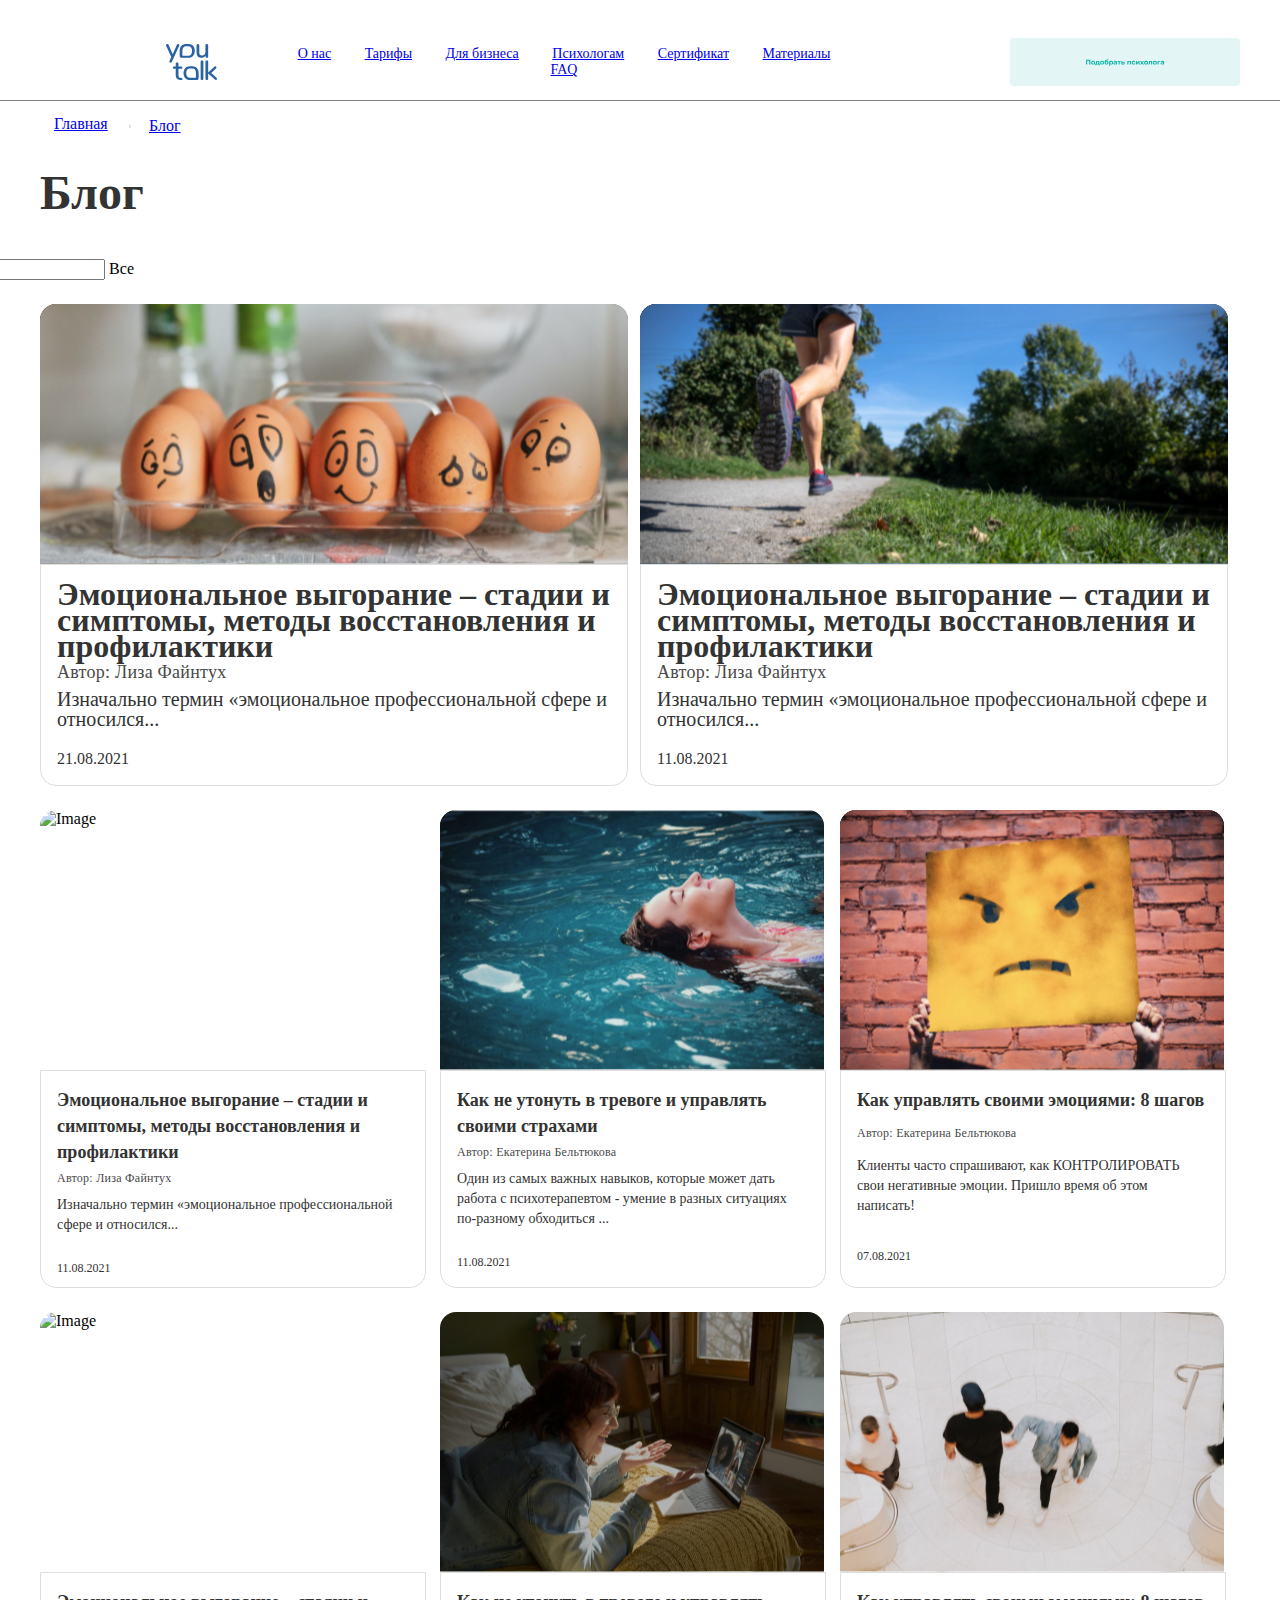
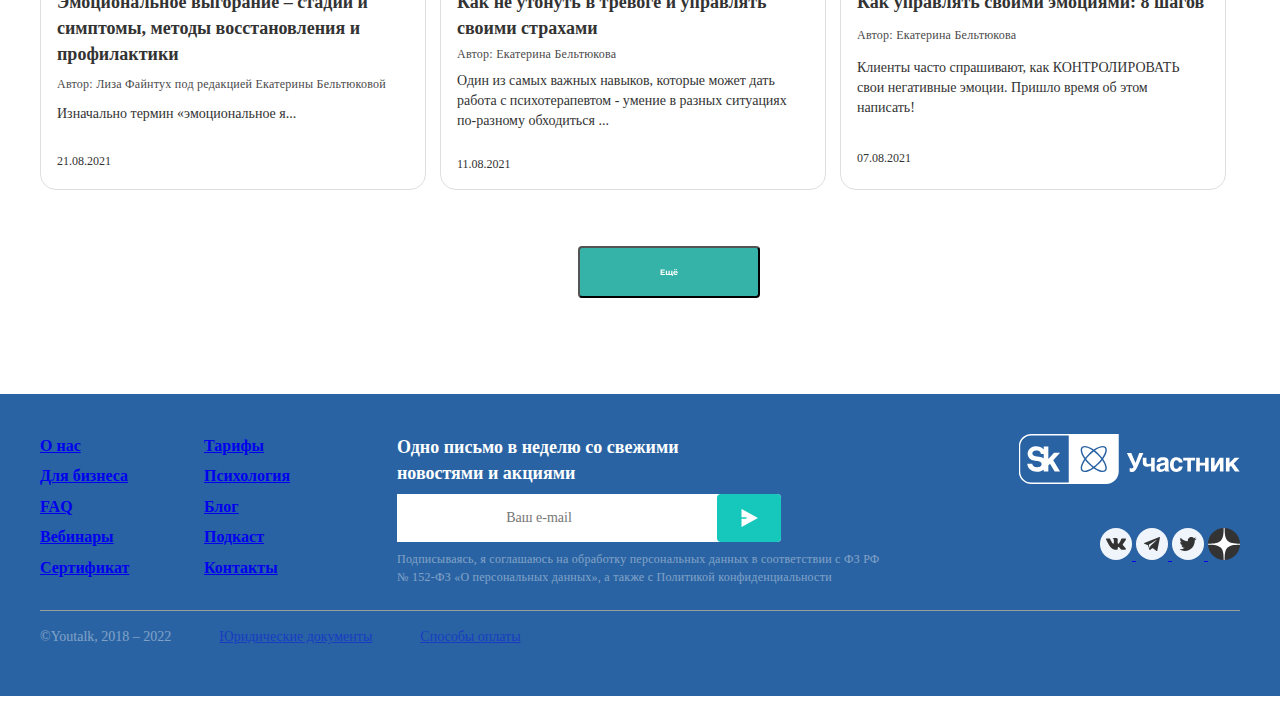
==== index.html @ a5bc22fd "first commit" ====
<!DOCTYPE html>
<html lang="en">
<head>
    <meta charset="UTF-8">
    <meta name="viewport" content="width=device-width, initial-scale=1.0">
    <link rel="stylesheet" href="css/style.css">
    <title>Document</title>
</head>
<body>
    <header>
        <nav class="main-nav">
            <img class="logo" src="images/svg/logo.svg" alt="Лого" width="51" height="36">
            <ul class="nav_menu">
                <a class="menu-item" href="#about">О нас</a>
                <a class="menu-item" href="#rates">Тарифы</a>
                <a class="menu-item" href="#business">Для бизнеса</a>
                <a class="menu-item" href="#psychologists">Психологам</a>
                <a class="menu-item" href="#certificate">Сертификат</a>
                <a class="menu-item" href="#materials">Материалы</a>
                <a class="menu-item" href="#FAQ">FAQ</a>
            </ul>
            <div class="nav-button-text">
                <button class="nav-button">
                    <img class="nav_button_text" src="images/svg/button.svg" aria-placeholder="Подобрать психолога" width="190px" height="20px">
                </button>
            </div>
        </nav>
    </header>
    <div class="separate"></div>
    <div class="main-nav">
        <div class="main-nav-basic-page">
            <div class="main_basic_page">
                <a href="https://youtalk.ru/">
                    <span itemprop="name">Главная</span>
                </a>
            </div>
            <div class="main-nav-icon">
                <svg class="main-nav-icon-inside" xmlns="http://www.w3.org/2000/svg" width="6" height="12" viewBox="0 0 6 12" fill="none">
                  <g clip-path="url(#clip-path)">
                    <path d="M0.8125 10.6875L2.375 9.125L5.5 6L2.375 2.875L0.8125 1.3125" stroke="#333333" stroke-opacity="0.7" stroke-linecap="round" stroke-linejoin="round"/>
                  </g>
                  <defs>
                    <clipPath id="clip-path">
                      <path fill="#fff" transform="matrix(0 1 1 0 0 0)" d="M0 0h16v16H0z"></path>
                    </clipPath>
                  </defs>
                </svg>
            </div>
        </div>
        <div class="main_blog_page">
            <a href="https://youtalk.ru/be-in-team/">
                <span itemprop="name">Блог</span>
            </a>
        </div>
    </div>
    <div>
        <h1 class="blog"><strong>Блог</strong></h1>
    </div>
    <div>
        <div>
            <div>
                <div>
                    <input type="text" name="all" tabindex="0">
                    <label for="all">
                        <span>Все</span>
                    </label>
                </div>
            </div>
        </div>
    </div>
    <main>
        <div class="big-articles-container">
        <article class="article-container">
            <div class="article-img-container">
                <img class="image" src="images/svg/image1.svg" alt="Rectangle" width="588" height="260">     
            </div>
            <div class="article-txt-container">
                <h1 class="article_txt">Эмоциональное выгорание – стадии и симптомы, 
                    методы восстановления и профилактики</h1>
                <p class="button-container">Автор: Лиза Файнтух</p>
                <p class="button-txt-container">Изначально термин «эмоциональное профессиональной сфере и относился...</p>
                <p class="button-date-container">21.08.2021</p>
            </div>
        </article>
        <article class="article-container">
            <div class="article-img-container">
                <img class="image" src="images/svg/image2.svg" alt="Rectangle" width="588" height="260">    
            </div>
            <div class="article-txt-container">
                <h1 class="article_txt">Эмоциональное выгорание – стадии и симптомы, 
                    методы восстановления и профилактики</h1>
                <p class="button-container">Автор: Лиза Файнтух</p>
                <p class="button-txt-container">Изначально термин «эмоциональное профессиональной сфере и относился...</p>
                <p class="button-date-container">11.08.2021</p>
            </div>
        </article> 
        </div>
        <div class="average-articles-container">
        <article class="article-container-two"> 
            <div class="article-img-container-two">
                <img class="image" src="images/svg/image3.svg" alt="Image" width="384" height="260">
            </div>
            <div class="article-txt-container-two">
                <h1 class="article_txt-two">Эмоциональное выгорание – стадии и симптомы, 
                    методы восстановления и профилактики</h1>
                <p class="button-container-two">Автор: Лиза Файнтух</p>
                <p class="button-txt-container-two">Изначально термин «эмоциональное профессиональной сфере и относился...</p>
                <p class="button-date-container-two">11.08.2021</p>
            </div>
        </article>
        <article class="article-container-two">
            <div class="article-img-container-two">
                <img class="image" src="images/svg/image4.svg" alt="Image" width="384" height="260">
            </div>
            <div class="article-txt-container-two">
                <h1 class="article_txt-two">Как не утонуть в тревоге и управлять своими страхами</h1>
                <p class="button-container-two">Автор: Екатерина Бельтюкова</p>
                <p class="button-txt-container-two">Один из самых важных навыков, которые может дать работа с психотерапевтом - умение в разных ситуациях по-разному обходиться ...</p>
                <p class="button-date-container-two">11.08.2021</p>
            </div>
        </article>
        <article class="article-container-two">
            <div class="article-img-container-two">
                <img class="image" src="images/svg/image5.svg" alt="Image" width="384" height="260">
            </div>
            <div class="article-txt-container-two">
                <h1 class="article_txt-two">Как управлять своими эмоциями: 8 шагов</h1>
                <p class="button-container-two">Автор: Екатерина Бельтюкова</p>
                <p class="button-txt-container-two">Клиенты часто спрашивают, как КОНТРОЛИРОВАТЬ свои негативные эмоции. Пришло время об этом написать!</p>
                <p class="button-date-container-two">07.08.2021</p>
            </div>    
        </article>
        </div>
        <div class="small-articles-container">
        <article class="article-container-three"> 
            <div class="article-img-container-three">
                <img class="image" src="images/svg/image6.svg" alt="Image" width="384" height="260">
            </div>
            <div class="article-txt-container-three">
                <h1 class="article_txt-three">Эмоциональное выгорание – стадии и симптомы, методы восстановления и профилактики</h1>
                <p class="button-container-three">Автор: Лиза Файнтух под редакцией  Екатерины Бельтюковой</p>
                <p class="button-txt-container-three">Изначально термин «эмоциональное я...</p>
                <p class="button-date-container-three">21.08.2021</p>
            </div>
        </article>
        <article class="article-container-three"> 
            <div class="article-img-container-three">
                <img class="image" src="images/svg/Image7.svg" alt="Image" width="384" height="260">
            </div>
            <div class="article-txt-container-three">
                <h1 class="article_txt-three">Как не утонуть в тревоге и управлять своими страхами</h1>
                <p class="button-container-three">Автор: Екатерина Бельтюкова</p>
                <p class="button-txt-container-three">Один из самых важных навыков, которые может дать работа с психотерапевтом - умение в разных ситуациях по-разному обходиться ...</p>
                <p class="button-date-container-three">11.08.2021</p>
            </div>
        </article>
        <article class="article-container-three"> 
            <div class="article-img-container-three">
                <img class="image" src="images/svg/Image8.svg" alt="Image" width="384" height="260">
            </div>
            <div class="article-txt-container-three">
                <h1 class="article_txt-three">Как управлять своими эмоциями:
                    8 шагов</h1>
                <p class="button-container-three">Автор: Екатерина Бельтюкова</p>
                <p class="button-txt-container-three">Клиенты часто спрашивают, как КОНТРОЛИРОВАТЬ свои негативные эмоции. Пришло время об этом написать!</p>
                <p class="button-date-container-three">07.08.2021</p>
            </div>
        </article>
        </div>
        <div class="main-button-text">
            <button class="main_button">
                <img class="main_button_text" src="images/svg/button_else.svg" aria-placeholder="Еще" width="37px" height="24px">
            </button>
        </div>
    </main>
    <footer>
        <div class="main-footer">
            <nav class="footer">
                <div class="menu-footer">
                    <a class="menu-footer-us" href="#about">О нас</a>
                    <a class="menu-footer-us" href="#rates">Тарифы</a>
                    <a class="menu-footer-us" href="#business">Для бизнеса</a>
                    <a class="menu-footer-us" href="#psychologists">Психология</a>
                    <a class="menu-footer-us" href="#FAQ">FAQ</a>
                    <a class="menu-footer-blog" href="#blog">Блог</a>
                    <a class="menu-footer-blog" href="#webinars">Вебинары</a>
                    <a class="menu-footer-blog" href="#podcast">Подкаст</a>
                    <a class="menu-footer-blog" href="#certificate">Сертификат</a>
                    <a class="menu-footer-blog" href="#contacts">Контакты</a>    
                </div>
                <div class="menu-footer-mail">
                    <h1 class="menu-footer-mail-text">Одно письмо в неделю со свежими новостями и акциями</h1>
                    <button class="menu-footer-mail-button">
                    <input class="mail-text" type="text" placeholder="Ваш e-mail">
                    <img class="menu-mail" src="images/svg/Group (8).svg" width="24px" height="20px">
                    </button>
                    <p class="footer-text">Подписываясь, я соглашаюсь на обработку персональных данных в соответствии с ФЗ РФ № 152-ФЗ «О персональных данных», а также с Политикой конфиденциальности</p>
                </div>
                <div class="social-footer">
                    <div class="social-footer-SK">
                        <a href="https://sk.ru/">
                            <img src="images/svg/Frame_1.svg" alt="SK">
                        </a>  
                    </div>                
                    <div class="social-footer-list">
                        <a href="https://vk.com/youtalk.therapy">
                            <img src="images/svg/VK.svg" alt="Иконка логотипа ВКонтакте">
                        </a>
                        <a href="https://t.me/youtalktherapy">
                            <img src="images/svg/Teleram.svg" alt="Иконка логотипа Телеграмм">
                        </a>
                        <a href="https://twitter.com/youtalk_therapy">
                            <img src="images/svg/Twit.svg" alt="Иконка логотипа Твиттер">
                        </a>
                        <a href="https://zen.yandex.ru/youtalk_therapy">
                            <img src="images/svg/dzen.svg" alt="Иконка логотипа Дзен">
                        </a>    
                    </div>
                </div>
                </nav>
        <div class="footer-line"></div>
        <div class="footer-underline">
            <div class="footer-underline-name">
                <div class="footer-name">
                    <span>©Youtalk, 2018 – 2022</span>
                </div>
            </div>
            <div class="footer-underline-doc">
                <div class="footer-doc">
                    <a href="https://promo.youtalk.ru/legal/?_gl=1*l701no*_ga*MTc4NzAzNzk1OS4xNjkyNjIxNDY2*_ga_14P9R9JJ4H*MTY5NDI2MTIwMS43LjAuMTY5NDI2MTIwMS42MC4wLjA.">Юридические документы</a>
                </div>
            </div>
            <div class="footer-underline-pay">
                <div class="footer-pay">
                    <a href="https://youtalk.ru/sposoby-oplaty/">Способы оплаты</a>
                </div>
            </div>
            </nav>  
        </div>
    </footer>
</body>
</html>
---- css/style.css ----
body {
    justify-content: center;
    display: grid;
}

.main-nav {
    display: flex;
    gap: 8px;
    margin-left: 126px;
    margin-top: 16px;
}

.main-nav-basic-page {
    display: flex;
    align-items: center;
    gap: 8px;
}

.main_basic_page {
    padding: 0px 8px 4px;
    box-sizing: border-box;
    width: 71px;
}

.main-nav-icon {
    display: flex;
    width: 16px;
    align-items: center;
}

.main-nav-icon-inside {
    width: 9.375px;
    height: 4.688px;
    border: 1px; 
    align-items: center;
}

/* .main-nav-icon-outside { */
    /* width: 20px; */
    /* height: 20px; */
    /* flex-shrink: 0; */
/* } */

.main-nav-blog-page {
    display: flex;
    align-items: center;
    gap: 8px;
}
 
.logo {
    margin-right: 51px;
    margin-left: 120px;
    margin-top: 20px;
    margin-bottom: 20px;
}

.nav_menu {
    color: var(--text-primary, #333);
    text-align: center;
    font-family: Montserrat sans-serif;
    font-size: 14px;
    font-style: normal;
    font-weight: 500;
    line-height: 114%; 
    letter-spacing: 0,25px;   
    padding: 0px;
    margin: 0;
    align-self: center;
}

.menu-item {
    margin-right: 30px;
}

.nav-button-text {
    display: flex;
    justify-content: flex-end;
    margin: 14px 120px;
}

.nav-button {
    display: inline-flex;
    padding: 14px 20px;
    align-items: center;
    gap: 10px;
    border-radius: 4px;
    background: #E3F5F5;
    border: #E3F5F5;
}

.nav_button_text {
    color: var(--main-03-b-2-a-5, #03B2A5);
    text-align: center;
    /* desktop/ button2 */
    font-family: Montserrat sans-serif;
    font-size: 16px;
    font-style: normal;
    font-weight: 700;
    line-height: normal;
}

.separate {
    width: 1440px;
    background-color: gray;
    height: 1px;
}

.main-nav-basic-line {
    display: inline-flex;
    /* align-items: flex-start; */
    /* gap: 8px; */
    /* width: 110px; */
    /* height: 18px;/ */
    margin-bottom: 30px;
    margin-left: 126px;
    margin-top: 16px;
}

.main-nav {
    display: flex;
    align-items: center;
    gap: 8px;
}

/* .main-nav-basic-page {} */

.main_basic_page {
    display: flex;
    align-items: center;
    gap: 4px;
    padding: 0px 8px 4px;
    box-sizing: border-box;
    width: 71px;
    height: 18px;
}

.main_basic_page_icon {
    width: 9.375px;
    height: 4.688px;
    flex-shrink: 0;
}

.main_blog_page {
    display: flex;
    align-items: center;
    gap: 8px;
    box-sizing: border-box;
    width: 31px;
    height: 18px;    
}

.blog {
    display: flex;
    justify-content: flex-start;
    width: 552px;
    height: 56px;
    margin: 30px 768px 38px 120px;
    color: var(--text-primary, #333);
    /* H1 48:56 */
   font-family: Montserrat sans-serif;
   font-size: 48px;
   font-style: normal;
   font-weight: 700;
   line-height: 56px; /* 116.667% */
}

.article {
    display: flex;
    flex-direction: column;
    justify-content: flex-start;
    margin-top: 54px;
}

.blog-article {
    display: flex;
    justify-content: flex-start;
    width: 690px;
    overflow: hidden;
    color: var(--text-primary, #333);
    text-overflow: ellipsis;
    whitespace: nowrap;
    /* H1 48:56 */
    font-family: Montserrat sans-serif;
    font-size: 56px;
    font-style: normal;
    font-weight: 700;
    line-height: 56px; /* 116.667% */
    margin: 0px;
}

.blog-article-text {
    display: flex;
    color: #494949;
    font-family: Montserrat sans-serif;
    font-size: 14px;
    font-style: normal;
    font-weight: 400;
    line-height: 20px; /* 142.857% */
    margin: 16px 0px 24px;
}

.blog-article-author {
    margin-right: 8px;
}

.blog-article-point {
    margin-right: 8px;
}

.blog-article-date {

}

.blog-article-image {
    display: flex;
}

.article-text {
    display: flex;
    flex-direction: column;
    justify-content: flex-start;
    width: 588px;
    height: 274px;
}

.article-content {
    color: #333;
    font-family: Montserrat sans-serif;
    font-size: 16px;
    font-style: normal;
    font-weight: 500;
    line-height: 24px; /* 150% */
    /* text-decoration-line: underline; */
}

.article-text-content {
    color: #333;
    font-family: Montserrat sans-serif;
    font-size: 16px;
    font-style: normal;
    font-weight: 500;
    line-height: 24px; /* 150% */
    text-decoration-line: underline;
}

/* br { */
    /* margin-left: 20px; Нижний отступ после <br> */
/* } */

.article-text {}

.article-quote {
    border-radius: 16px;
    background: var(--blue-b-80, #F3F7FE);
    display: flex;
    width: 690px;
    height: auto;
    padding: 24px;
    flex-direction: column;
    align-items: flex-start;
    gap: 8px;
}

.article-quote-text {
    width: 642px;
    color: var(--text-primary, #333);
    font-family: Montserrat sans-serif;
    font-size: 16px;
    font-style: italic;
    font-weight: 400;
    line-height: 24px; /* 150% */
}

.article-quote-text-image {
    width: 55.78px;
    height: 36px;
    flex-shrink: 0;
    fill: var(--text-primary, #333);
    opacity: 0.06;
    /* background-image: url(/images/jpeg/Vector.jpg); */
}

main {
    padding-left: 120px;
    padding-right: 120px;
    width: 1200px;
}

.big-articles-container {
    display: grid;
    grid-template-columns: 1fr 1fr;
    /* grid-template-rows: 1fr; */
    /* width: 588px */
    /* height: 499px; */
    /* justify-content: space-between; */
}

.article-container {
    display: grid;
    width: 588px;
    margin: 24px 0px 24px 0px;
    /* height: 499px; */
}

.article-txt-container {
    border: solid 1px #DEDEDE;
    border-radius: 0px 0px 16px 16px;
    color: var(--text-primary, #333);
    font-family: Montserrat sans-serif;
    font-style: normal;
    line-height: 26px;
}

.article_txt {
    display: grid;
    margin-top: 16px;
    margin-left: 16px;
    margin-bottom: 4px;
}

.button-container {
    color: #494949;
    font-family: Montserrat;
    font-size: 18px;
    font-style: normal;
    font-weight: 400;
    line-height: 18px; 
    letter-spacing: 0.25px;
    margin-top: 0px;
    margin-left: 16px;
    margin-bottom: 0px;
}

.button-txt-container {
    color: var(--text-primary, #333);
    font-size: 20px;
    line-height: 20px;
    margin-top: 8px;
    margin-left: 16px;
}

.button-date-container {
    /* display: grid; */
    line-height: 20px;
    margin-left: 16px;
}

.article-img-container {
    display: grid;
}

.image {
    border-radius: 16px 16px 0px 0px;
}

.average-articles-container {
    display: grid;
    grid-template-columns: 1fr 1fr 1fr;
    /* grid-template-rows: 1fr; */
    /* justify-content: space-between; */
    margin-bottom: 24px;
}

.article-container-two {
    display: grid;
    width: 384px;
    /* height: 475px; */
}

.article-img-container-two { 
     display: grid;
 }

.article-txt-container-two {
    display: grid; 
    border: solid 1px #DEDEDE;
    border-radius: 0px 0px 16px 16px;
    color: var(--text-primary, #333);
    width: 384px;
    height: 216px;
}

.article_txt-two {
   /* display: grid; */
   font-family: Montserrat sans-serif;
   font-size: 18px;
   font-style: normal;
   line-height: 26px;
   margin: 16px 16px 4px 16px;
   font-weight: 700;
   width: 352px;
   height: auto;
}

.button-container-two {
    color: #494949;
    font-family: Montserrat sans-serif;
    font-size: 12px;
    font-style: normal;
    font-weight: 400;
    line-height: 18px; 
    letter-spacing: 0.25px;
    margin: 0px auto 0px 16px;
    width: 352px;
    height: auto;
}

.button-txt-container-two {
    color: var(--text-primary, #333);
    font-family: Montserrat sans-serif;
    font-size: 14px;
    line-height: 20px;
    margin: 8px 16px 20px 16px;
    width: 352px;
    height: auto;
}

.button-date-container-two {
   /* display: grid; */
   line-height: 18px;
   margin: 4px auto 16px 16px;
   font-size: 12px;
   font-family: Montserrat sans-serif;
}

.small-articles-container {
    display: grid;
    grid-template-columns: 1fr 1fr 1fr;
    /* grid-template-rows: 1fr; */
    /* justify-content: space-between; */
    margin-bottom: 24px;
}

.article-container-three {
    display: grid;
    width: 384px;
    /* height: 475px; */
}

.article-img-container-three { 
    display: grid; 
}

.article-txt-container-three {
    display: grid;
    border: solid 1px #DEDEDE;
    border-radius: 0px 0px 16px 16px;
    color: var(--text-primary, #333);
    width: 384px;
    height: 216px;
}

.article_txt-three {
   /* display: grid; */
   font-family: Montserrat sans-serif; 
   font-size: 18px;
   font-style: normal;
   line-height: 26px;
   margin: 16px 16px 4px 16px;
   font-weight: 700;
   width: 352px;
   height: auto;
}

.button-container-three {
    color: #494949;
    font-family: Montserrat sans-serif;
    font-size: 12px;
    font-style: normal;
    font-weight: 400;
    line-height: 18px; 
    letter-spacing: 0.25px;
    margin-top: 0px; 
    margin-left: 16px;
    margin-bottom: 0px;
    width: 352px;
    height: auto;
}

.button-txt-container-three {
    color: var(--text-primary, #333);
    font-size: 14px;
    line-height: 20px;
    margin: 8px 16px 20px 16px;
    font-style: normal;
    font-family: Montserrat sans-serif;
    font-weight: 400;
    width: 352px;
    height: auto;
}

.button-date-container-three {
   /* display: grid; */
   line-height: 18px;
   margin: 4px auto 16px 16px;
   font-size: 12px;
   font-family: Montserrat sans-serif;
   font-style: normal;
   font-weight: 400;
   letter-spacing: 0,25px;

}

.main-button-text {
    display: flex;
    justify-content: center;
    margin: 56px 629px 96px;
}

.main_button {
    display: flex;
    width: 182px;
    padding: 12px 16px;
    justify-content: center;
    align-items: center;
    gap: 8px;
    border-radius: 4px;
    background: var(--primary-400, #35B3A9);
}

.main_button_text {
    color: #FFF;
    text-align: center;
/* Web/Text bold 16:24 */
    font-family: Montserrat sans-serif;
    font-size: 16px;
    font-style: normal;
    font-weight: 700;
    line-height: 150%; 
    width: 150px;
    height: 24px;
}

.main-footer { 
    /* display: grid; */
    box-sizing: border-box;
    background-color: #2963A3;
    width: 1440px;
    height: 302px;
    padding: 40px 120px 41px 120px;
   }

.footer { 
    display: grid;
    grid-template-columns: 1fr 1fr 1fr;
    width: 1200px;
    height: auto;
    
}

.menu-footer {
    /* display: flex; */
    /* flex: 1; */
    /* gap: 16px; */
    display: grid;
    grid-template-columns: 164px 164px;
    text-decoration: #FFF;
    font-family: Montserrat sans-serif;
    font-size: 16px;
    font-style: normal;
    font-weight: 700;
    line-height: 24px; 
}

.menu-footer-mail { 
    /* display: flex; */
    /* justify-content: center; */
    /* flex-direction: column; */
    display: grid;
    box-sizing: border-box;
    align-items: center;
    gap: 8px;
}

.menu-footer-mail-text {
    color: #FFF;
    /* H4 18:26 */
    font-family: Montserrat sans-serif;
    font-size: 18px;
    font-style: normal;
    font-weight: 700;
    line-height: 26px; /* 144.444% */
    width: 356px;
    height: auto;
    margin: 0px;
}

.menu-footer-mail-button {
    display: flex;
    justify-content: space-between;
    border-radius: 4px;
    border: 0px solid rgba(157, 157, 157, 0.20);
    background: #FFF;
    width: 384px;
    /* height: 48px; */
    padding: 0px;
}
.mail-text {    
    color: var(--text-secondary, #9D9D9D);
    font-family: Montserrat sans-serif;
    font-size: 14px;
    font-style: normal;
    font-weight: 400;
    line-height: 20px;
    border-color: #FFF;
    text-align: center;
    width: 316px;
    height: 20px;
    padding: 14px 52px 14px 16px;
    border: 0px;
}

.menu-mail {
    display: inline-flex;
    justify-content: end;
    padding: 14px 20px;
    align-items: center;
    gap: 10px;
    flex-shrink: 0;
    border-radius: 4px;
    background: #16C8BB;
}

.footer-text {
    color: #FFF;
    font-family: Montserrat sans-serif;
    font-size: 12px;
    font-style: normal;
    font-weight: 400;
    line-height: 18px; /* 150% */
    letter-spacing: 0.25px;
    opacity: 0.4;
    width: 486px;
    height: auto;
    margin: 0px;
}

.social-footer {
    display: flex;
    /* justify-content: flex-end; */
    flex-direction: column;
    align-items: end;
    gap: 40px;
}

.footer-line {
    width: 1200px;
    background-color: #9d9d9d;
    height: 1px;
    margin-top: 24px;
    margin-bottom: 16px;
}

.footer-underline {
    display: flex;
    color: #FFFFFF;
}

.footer-underline-name {
    display: flex;
    color: #FFFFFF;
    padding-right: 48px;
    opacity: 0.4;
    font-family: Montserrat sans-serif;
    font-size: 14px;
    font-style: normal;
    font-weight: 400;
    line-height: 20px;
}

.footer-doc {
    display: flex;
    color: #FFFFFF;
    padding-right: 48px;
    opacity: 0.4;
    font-family: Montserrat sans-serif;
    font-size: 14px;
    font-style: normal;
    font-weight: 400;
    line-height: 20px;
}

.footer-pay {
    display: flex;
    color: #FFFFFF;
    opacity: 0.4;
    font-family: Montserrat sans-serif;
    font-size: 14px;
    font-style: normal;
    font-weight: 400;
    line-height: 20px;
}
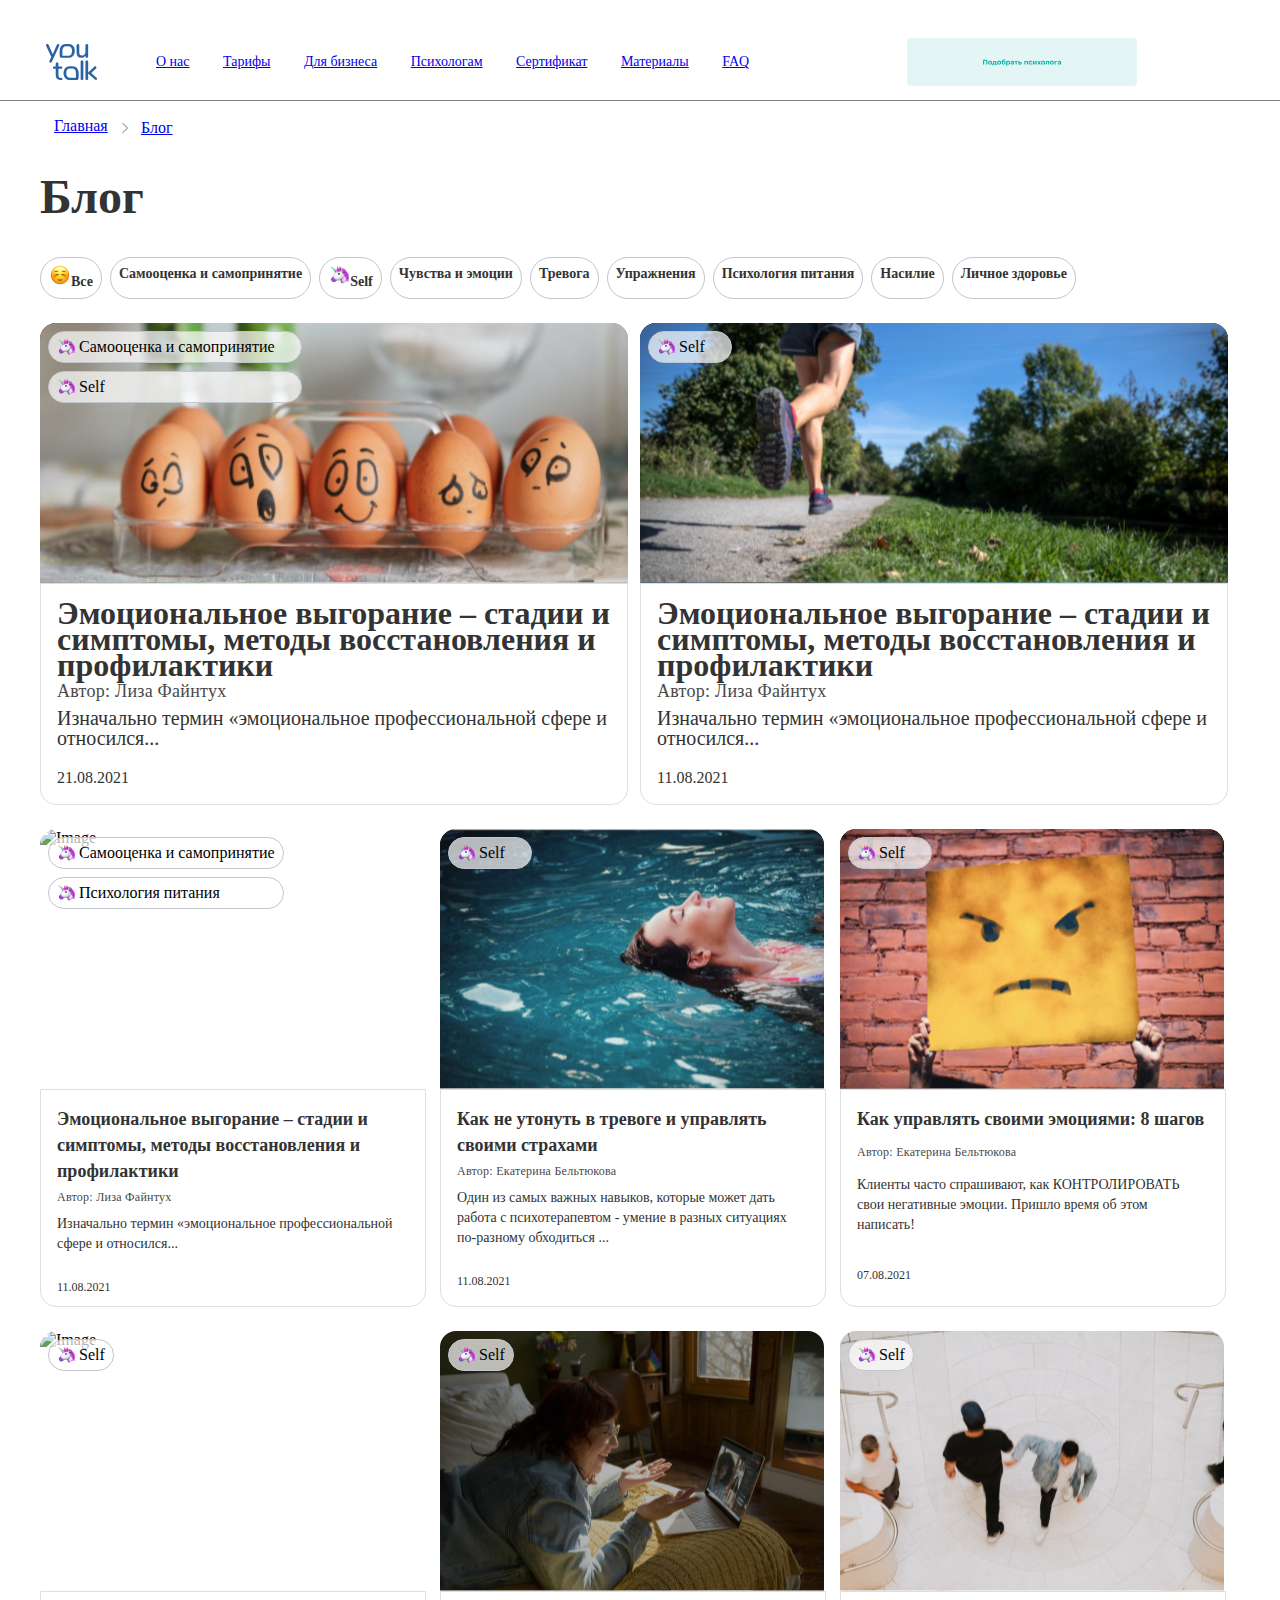
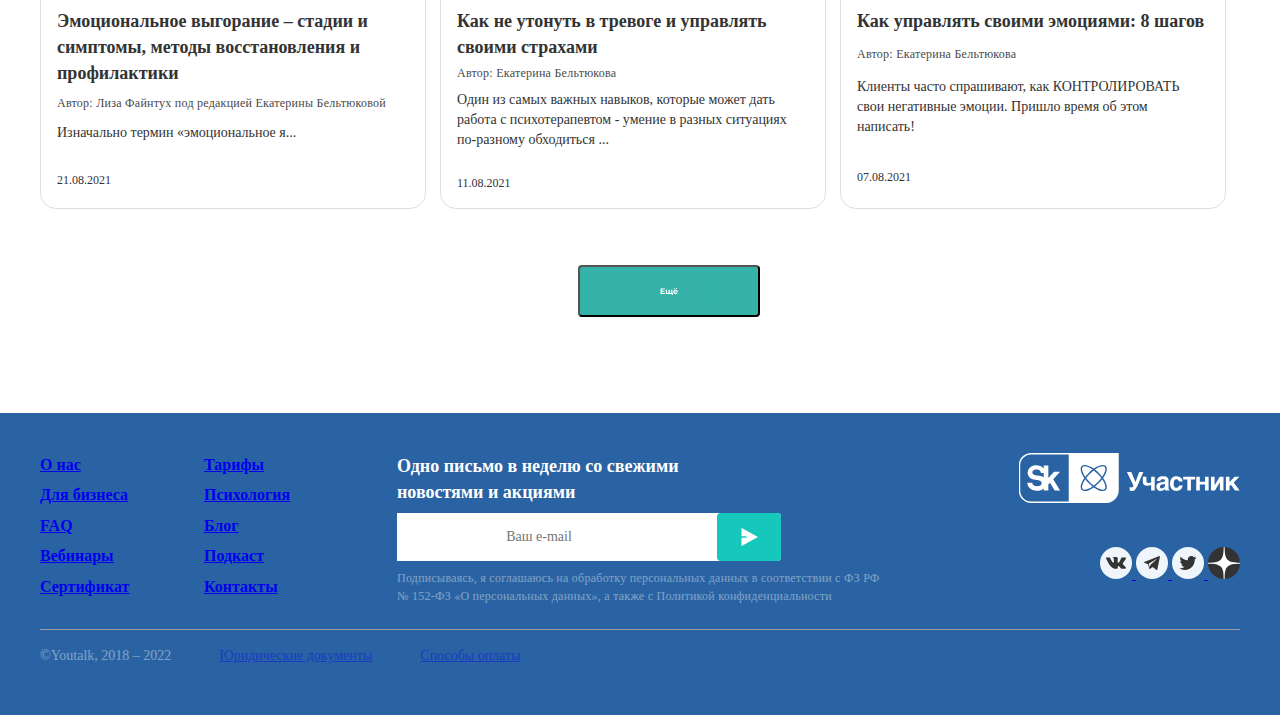
==== commit 3d03be89: "icon on page1 and second part page2" ====
--- a/index.html
+++ b/index.html
@@ -35,7 +35,7 @@
                 </a>
             </div>
             <div class="main-nav-icon">
-                <svg class="main-nav-icon-inside" xmlns="http://www.w3.org/2000/svg" width="6" height="12" viewBox="0 0 6 12" fill="none">
+                <svg xmlns="http://www.w3.org/2000/svg" width="6" height="12" viewBox="0 0 6 12" fill="none">
                   <g clip-path="url(#clip-path)">
                     <path d="M0.8125 10.6875L2.375 9.125L5.5 6L2.375 2.875L0.8125 1.3125" stroke="#333333" stroke-opacity="0.7" stroke-linecap="round" stroke-linejoin="round"/>
                   </g>
@@ -56,23 +56,46 @@
     <div>
         <h1 class="blog"><strong>Блог</strong></h1>
     </div>
-    <div>
-        <div>
-            <div>
-                <div>
-                    <input type="text" name="all" tabindex="0">
-                    <label for="all">
-                        <span>Все</span>
-                    </label>
-                </div>
-            </div>
-        </div>
+    <div class="main-blog-nav">
+    <div class="blog-nav">
+        <div class="blog-nav-icon">
+            <div><img class="blog-nav-icon-image" src="/images/svg/smile.svg" alt="smile" width="18px" height="18px"><span class="blog-nav-icon-text">Все</span></div>
+        </div>
+        <div class="blog-nav-icon">
+            <div class="blog-nav-icon-text"><span>Самооценка и самопринятие</span></div>
+        </div>
+        <div class="blog-nav-icon">
+            <div><img class="blog-nav-icon-image" src="/images/svg/Image.svg" alt="Image" width="18px" height="18px"><span class="blog-nav-icon-text">Self</span></div>
+        </div>
+        <div class="blog-nav-icon">
+            <div class="blog-nav-icon-text"><span>Чувства и эмоции</span></div>
+        </div>
+        <div class="blog-nav-icon">
+            <div class="blog-nav-icon-text"><span>Тревога</span></div>
+        </div>
+        <div class="blog-nav-icon">
+            <div class="blog-nav-icon-text"><span>Упражнения</span></div>
+        </div>
+        <div class="blog-nav-icon">
+            <div class="blog-nav-icon-text"><span>Психология питания</span></div>
+        </div>
+        <div class="blog-nav-icon">
+            <div class="blog-nav-icon-text"><span>Насилие</span></div>
+        </div>
+        <div class="blog-nav-icon">
+            <div class="blog-nav-icon-text"><span>Личное здоровье</span></div>
+        </div>
+    </div>
     </div>
     <main>
         <div class="big-articles-container">
         <article class="article-container">
             <div class="article-img-container">
-                <img class="image" src="images/svg/image1.svg" alt="Rectangle" width="588" height="260">     
+                <img class="image" src="images/svg/image1.svg" alt="Rectangle" width="588" height="260">
+                <div class="article-img-container-icon">
+                    <div class="article-img-container-button"><img src="/images/svg/Image.svg" alt="image" width="18px" height="18px"><span>Самооценка и самопринятие</span></div>   
+                    <div class="article-img-container-button"><img src="/images/svg/Image.svg" alt="image" width="18px" height="18px"><span>Self</span></div>  
+                </div>
             </div>
             <div class="article-txt-container">
                 <h1 class="article_txt">Эмоциональное выгорание – стадии и симптомы, 
@@ -84,7 +107,10 @@
         </article>
         <article class="article-container">
             <div class="article-img-container">
-                <img class="image" src="images/svg/image2.svg" alt="Rectangle" width="588" height="260">    
+                <img class="image" src="images/svg/image2.svg" alt="Rectangle" width="588" height="260"> 
+                <div class="article-img-container-icon">                
+                    <div class="article-img-container-button"><img src="/images/svg/Image.svg" alt="image" width="18px" height="18px"><span>Self</span></div>
+                </div>
             </div>
             <div class="article-txt-container">
                 <h1 class="article_txt">Эмоциональное выгорание – стадии и симптомы, 
@@ -99,6 +125,10 @@
         <article class="article-container-two"> 
             <div class="article-img-container-two">
                 <img class="image" src="images/svg/image3.svg" alt="Image" width="384" height="260">
+                <div class="article-img-container-two-icon">
+                    <div class="article-img-container-two-button"><img src="/images/svg/Image.svg" alt="Image" width="18px" height="18px"><span>Самооценка и самопринятие</span></div>
+                    <div class="article-img-container-two-button"><img src="/images/svg/Image.svg" alt="Image" width="18px" height="18px"><span>Психология питания</span></div>
+                </div>
             </div>
             <div class="article-txt-container-two">
                 <h1 class="article_txt-two">Эмоциональное выгорание – стадии и симптомы, 
@@ -111,6 +141,9 @@
         <article class="article-container-two">
             <div class="article-img-container-two">
                 <img class="image" src="images/svg/image4.svg" alt="Image" width="384" height="260">
+                <div class="article-img-container-icon">                
+                    <div class="article-img-container-button"><img src="/images/svg/Image.svg" alt="image" width="18px" height="18px"><span>Self</span></div>
+                </div>
             </div>
             <div class="article-txt-container-two">
                 <h1 class="article_txt-two">Как не утонуть в тревоге и управлять своими страхами</h1>
@@ -122,6 +155,9 @@
         <article class="article-container-two">
             <div class="article-img-container-two">
                 <img class="image" src="images/svg/image5.svg" alt="Image" width="384" height="260">
+                <div class="article-img-container-icon">                
+                    <div class="article-img-container-button"><img src="/images/svg/Image.svg" alt="image" width="18px" height="18px"><span>Self</span></div>
+                </div>
             </div>
             <div class="article-txt-container-two">
                 <h1 class="article_txt-two">Как управлять своими эмоциями: 8 шагов</h1>
@@ -135,6 +171,9 @@
         <article class="article-container-three"> 
             <div class="article-img-container-three">
                 <img class="image" src="images/svg/image6.svg" alt="Image" width="384" height="260">
+                <div class="article-img-container-three-icon">                
+                    <div class="article-img-container-three-button"><img src="/images/svg/Image.svg" alt="image" width="18px" height="18px"><span>Self</span></div>
+                </div>
             </div>
             <div class="article-txt-container-three">
                 <h1 class="article_txt-three">Эмоциональное выгорание – стадии и симптомы, методы восстановления и профилактики</h1>
@@ -146,6 +185,9 @@
         <article class="article-container-three"> 
             <div class="article-img-container-three">
                 <img class="image" src="images/svg/Image7.svg" alt="Image" width="384" height="260">
+                <div class="article-img-container-three-icon">                
+                    <div class="article-img-container-three-button"><img src="/images/svg/Image.svg" alt="image" width="18px" height="18px"><span>Self</span></div>
+                </div>
             </div>
             <div class="article-txt-container-three">
                 <h1 class="article_txt-three">Как не утонуть в тревоге и управлять своими страхами</h1>
@@ -157,6 +199,9 @@
         <article class="article-container-three"> 
             <div class="article-img-container-three">
                 <img class="image" src="images/svg/Image8.svg" alt="Image" width="384" height="260">
+                <div class="article-img-container-three-icon">                
+                    <div class="article-img-container-three-button"><img src="/images/svg/Image.svg" alt="image" width="18px" height="18px"><span>Self</span></div>
+                </div>
             </div>
             <div class="article-txt-container-three">
                 <h1 class="article_txt-three">Как управлять своими эмоциями:
@@ -177,16 +222,16 @@
         <div class="main-footer">
             <nav class="footer">
                 <div class="menu-footer">
-                    <a class="menu-footer-us" href="#about">О нас</a>
-                    <a class="menu-footer-us" href="#rates">Тарифы</a>
-                    <a class="menu-footer-us" href="#business">Для бизнеса</a>
-                    <a class="menu-footer-us" href="#psychologists">Психология</a>
-                    <a class="menu-footer-us" href="#FAQ">FAQ</a>
-                    <a class="menu-footer-blog" href="#blog">Блог</a>
-                    <a class="menu-footer-blog" href="#webinars">Вебинары</a>
-                    <a class="menu-footer-blog" href="#podcast">Подкаст</a>
-                    <a class="menu-footer-blog" href="#certificate">Сертификат</a>
-                    <a class="menu-footer-blog" href="#contacts">Контакты</a>    
+                    <a href="#about">О нас</a>
+                    <a href="#rates">Тарифы</a>
+                    <a href="#business">Для бизнеса</a>
+                    <a href="#psychologists">Психология</a>
+                    <a href="#FAQ">FAQ</a>
+                    <a href="#blog">Блог</a>
+                    <a href="#webinars">Вебинары</a>
+                    <a href="#podcast">Подкаст</a>
+                    <a href="#certificate">Сертификат</a>
+                    <a href="#contacts">Контакты</a>    
                 </div>
                 <div class="menu-footer-mail">
                     <h1 class="menu-footer-mail-text">Одно письмо в неделю со свежими новостями и акциями</h1>
@@ -197,12 +242,12 @@
                     <p class="footer-text">Подписываясь, я соглашаюсь на обработку персональных данных в соответствии с ФЗ РФ № 152-ФЗ «О персональных данных», а также с Политикой конфиденциальности</p>
                 </div>
                 <div class="social-footer">
-                    <div class="social-footer-SK">
+                    <div>
                         <a href="https://sk.ru/">
                             <img src="images/svg/Frame_1.svg" alt="SK">
                         </a>  
                     </div>                
-                    <div class="social-footer-list">
+                    <div>
                         <a href="https://vk.com/youtalk.therapy">
                             <img src="images/svg/VK.svg" alt="Иконка логотипа ВКонтакте">
                         </a>
@@ -221,16 +266,16 @@
         <div class="footer-line"></div>
         <div class="footer-underline">
             <div class="footer-underline-name">
-                <div class="footer-name">
+                <div>
                     <span>©Youtalk, 2018 – 2022</span>
                 </div>
             </div>
-            <div class="footer-underline-doc">
+            <div>
                 <div class="footer-doc">
                     <a href="https://promo.youtalk.ru/legal/?_gl=1*l701no*_ga*MTc4NzAzNzk1OS4xNjkyNjIxNDY2*_ga_14P9R9JJ4H*MTY5NDI2MTIwMS43LjAuMTY5NDI2MTIwMS42MC4wLjA.">Юридические документы</a>
                 </div>
             </div>
-            <div class="footer-underline-pay">
+            <div>
                 <div class="footer-pay">
                     <a href="https://youtalk.ru/sposoby-oplaty/">Способы оплаты</a>
                 </div>
--- a/css/style.css
+++ b/css/style.css
@@ -3,53 +3,24 @@
     display: grid;
 }
 
-.main-nav {
+/* .main-nav-basic {
     display: flex;
     gap: 8px;
     margin-left: 126px;
     margin-top: 16px;
-}
-
-.main-nav-basic-page {
-    display: flex;
-    align-items: center;
-    gap: 8px;
-}
-
-.main_basic_page {
-    padding: 0px 8px 4px;
-    box-sizing: border-box;
-    width: 71px;
-}
-
-.main-nav-icon {
-    display: flex;
-    width: 16px;
-    align-items: center;
-}
-
-.main-nav-icon-inside {
-    width: 9.375px;
-    height: 4.688px;
-    border: 1px; 
-    align-items: center;
-}
-
-/* .main-nav-icon-outside { */
-    /* width: 20px; */
-    /* height: 20px; */
-    /* flex-shrink: 0; */
-/* } */
-
-.main-nav-blog-page {
-    display: flex;
-    align-items: center;
-    gap: 8px;
-}
- 
+} */
+
+.main-nav {
+    display: flex;
+    align-items: center;
+    gap: 8px;
+    margin-left: 126px;
+    margin-top: 16px;
+}
+
 .logo {
     margin-right: 51px;
-    margin-left: 120px;
+    /* margin-left: 120px; */
     margin-top: 20px;
     margin-bottom: 20px;
 }
@@ -105,40 +76,65 @@
     height: 1px;
 }
 
-.main-nav-basic-line {
-    display: inline-flex;
-    /* align-items: flex-start; */
-    /* gap: 8px; */
-    /* width: 110px; */
-    /* height: 18px;/ */
+.main-nav-basic-page {
+    display: flex;
+    align-items: center;
+    /* gap: 4px; */
+}
+
+.main_basic_page {
+    padding: 0px 8px 4px;
+    box-sizing: border-box;
+    width: 71px;
+}
+
+.main-nav-icon {
+    display: flex;
+    width: 16px;
+    justify-content: center;
+}
+
+/* .main-nav-icon-inside {
+    width: 9.375px;
+    height: 4.688px;
+    border: 1px; 
+    align-items: center;
+} */
+
+/* .main-nav-icon-outside { */
+    /* width: 20px; */
+    /* height: 20px; */
+    /* flex-shrink: 0; */
+/* } */
+
+/* .main-nav-blog-page {
+    display: flex;
+    align-items: center;
+    gap: 4px;
+} */
+ 
+/* .main-nav-basic-line {
+    display: inline-flex;
     margin-bottom: 30px;
     margin-left: 126px;
     margin-top: 16px;
-}
-
-.main-nav {
-    display: flex;
-    align-items: center;
-    gap: 8px;
-}
-
-/* .main-nav-basic-page {} */
+} */
 
 .main_basic_page {
     display: flex;
-    align-items: center;
+    /* align-items: center; */
     gap: 4px;
     padding: 0px 8px 4px;
     box-sizing: border-box;
     width: 71px;
-    height: 18px;
-}
-
-.main_basic_page_icon {
+    /* height: 18px; */
+}
+
+/* .main_basic_page_icon {
     width: 9.375px;
     height: 4.688px;
     flex-shrink: 0;
-}
+} */
 
 .main_blog_page {
     display: flex;
@@ -154,7 +150,7 @@
     justify-content: flex-start;
     width: 552px;
     height: 56px;
-    margin: 30px 768px 38px 120px;
+    margin: 30px 768px 32px 120px;
     color: var(--text-primary, #333);
     /* H1 48:56 */
    font-family: Montserrat sans-serif;
@@ -164,120 +160,46 @@
    line-height: 56px; /* 116.667% */
 }
 
-.article {
-    display: flex;
-    flex-direction: column;
-    justify-content: flex-start;
-    margin-top: 54px;
-}
-
-.blog-article {
-    display: flex;
-    justify-content: flex-start;
-    width: 690px;
-    overflow: hidden;
-    color: var(--text-primary, #333);
-    text-overflow: ellipsis;
-    whitespace: nowrap;
-    /* H1 48:56 */
-    font-family: Montserrat sans-serif;
-    font-size: 56px;
-    font-style: normal;
-    font-weight: 700;
-    line-height: 56px; /* 116.667% */
-    margin: 0px;
-}
-
-.blog-article-text {
-    display: flex;
-    color: #494949;
-    font-family: Montserrat sans-serif;
-    font-size: 14px;
-    font-style: normal;
-    font-weight: 400;
+.main-blog-nav {
+    display: grid;
+    margin-left: 120px;
+    margin-right: 139px;
+    grid-template-columns: 1fr;
+    grid-template-rows: 1fr;
+}
+
+.blog-nav {
+    display: inline-flex;
+    align-items: flex-start;
+    gap: 8px;
+} 
+
+.blog-nav-icon {
+    display: inline-flex;
+    padding: 6px 8px;
+    align-items: flex-start;
+    gap: 4px;
+    align-self: stretch;
+    border-radius: 24px;
+    border: 1px solid #C1C5CD;
+}
+
+.blog-nav-icon-image {
+    display: inline-flex;
+    width: 20px;
+    height: 20px;
+    padding: 1px;
+    justify-content: center;
+    align-items: center;
+}
+
+.blog-nav-icon-text {
+    color: #333;
+    font-family: Montserrat;
+    font-size: 14px;
+    font-style: normal;
+    font-weight: 600;
     line-height: 20px; /* 142.857% */
-    margin: 16px 0px 24px;
-}
-
-.blog-article-author {
-    margin-right: 8px;
-}
-
-.blog-article-point {
-    margin-right: 8px;
-}
-
-.blog-article-date {
-
-}
-
-.blog-article-image {
-    display: flex;
-}
-
-.article-text {
-    display: flex;
-    flex-direction: column;
-    justify-content: flex-start;
-    width: 588px;
-    height: 274px;
-}
-
-.article-content {
-    color: #333;
-    font-family: Montserrat sans-serif;
-    font-size: 16px;
-    font-style: normal;
-    font-weight: 500;
-    line-height: 24px; /* 150% */
-    /* text-decoration-line: underline; */
-}
-
-.article-text-content {
-    color: #333;
-    font-family: Montserrat sans-serif;
-    font-size: 16px;
-    font-style: normal;
-    font-weight: 500;
-    line-height: 24px; /* 150% */
-    text-decoration-line: underline;
-}
-
-/* br { */
-    /* margin-left: 20px; Нижний отступ после <br> */
-/* } */
-
-.article-text {}
-
-.article-quote {
-    border-radius: 16px;
-    background: var(--blue-b-80, #F3F7FE);
-    display: flex;
-    width: 690px;
-    height: auto;
-    padding: 24px;
-    flex-direction: column;
-    align-items: flex-start;
-    gap: 8px;
-}
-
-.article-quote-text {
-    width: 642px;
-    color: var(--text-primary, #333);
-    font-family: Montserrat sans-serif;
-    font-size: 16px;
-    font-style: italic;
-    font-weight: 400;
-    line-height: 24px; /* 150% */
-}
-
-.article-quote-text-image {
-    width: 55.78px;
-    height: 36px;
-    flex-shrink: 0;
-    fill: var(--text-primary, #333);
-    opacity: 0.06;
-    /* background-image: url(/images/jpeg/Vector.jpg); */
 }
 
 main {
@@ -347,10 +269,30 @@
 
 .article-img-container {
     display: grid;
+    position: relative;
 }
 
 .image {
     border-radius: 16px 16px 0px 0px;
+}
+
+.article-img-container-icon {
+    display: grid;
+    position: absolute;
+    top: 8px;
+    left: 8px;
+    gap: 8px;
+}
+
+.article-img-container-button {
+    display: inline-flex;
+    padding: 6px 8px;
+    align-items: flex-start;
+    gap: 4px;
+    border-radius: 24px;
+    border: 1px solid #C1C5CD;
+    background: rgba(255, 255, 255, 0.70);
+    width: 100%;
 }
 
 .average-articles-container {
@@ -369,6 +311,25 @@
 
 .article-img-container-two { 
      display: grid;
+     position: relative;
+ }
+
+ .article-img-container-two-icon {
+    display: grid;
+    position: absolute;
+    top: 8px;
+    left: 8px;
+    gap: 8px;
+ }
+
+ .article-img-container-two-button {
+    display: inline-flex;
+    padding: 6px 8px;
+    align-items: flex-start;
+    gap: 4px;
+    border-radius: 24px;
+    border: 1px solid #C1C5CD;
+    background: rgba(255, 255, 255, 0.70);
  }
 
 .article-txt-container-two {
@@ -439,6 +400,25 @@
 
 .article-img-container-three { 
     display: grid; 
+    position: relative;
+}
+
+.article-img-container-three-icon {
+    display: grid;
+    position: absolute;
+    top: 8px;
+    left: 8px;
+    gap: 8px;    
+}
+
+.article-img-container-three-button {
+    display: inline-flex;
+    padding: 6px 8px;
+    align-items: flex-start;
+    gap: 4px;
+    border-radius: 24px;
+    border: 1px solid #C1C5CD;
+    background: rgba(255, 255, 255, 0.70);    
 }
 
 .article-txt-container-three {
@@ -545,13 +525,9 @@
     grid-template-columns: 1fr 1fr 1fr;
     width: 1200px;
     height: auto;
-    
 }
 
 .menu-footer {
-    /* display: flex; */
-    /* flex: 1; */
-    /* gap: 16px; */
     display: grid;
     grid-template-columns: 164px 164px;
     text-decoration: #FFF;
@@ -563,9 +539,6 @@
 }
 
 .menu-footer-mail { 
-    /* display: flex; */
-    /* justify-content: center; */
-    /* flex-direction: column; */
     display: grid;
     box-sizing: border-box;
     align-items: center;
@@ -574,12 +547,11 @@
 
 .menu-footer-mail-text {
     color: #FFF;
-    /* H4 18:26 */
     font-family: Montserrat sans-serif;
     font-size: 18px;
     font-style: normal;
     font-weight: 700;
-    line-height: 26px; /* 144.444% */
+    line-height: 26px; 
     width: 356px;
     height: auto;
     margin: 0px;
@@ -592,7 +564,6 @@
     border: 0px solid rgba(157, 157, 157, 0.20);
     background: #FFF;
     width: 384px;
-    /* height: 48px; */
     padding: 0px;
 }
 .mail-text {    
@@ -637,7 +608,6 @@
 
 .social-footer {
     display: flex;
-    /* justify-content: flex-end; */
     flex-direction: column;
     align-items: end;
     gap: 40px;
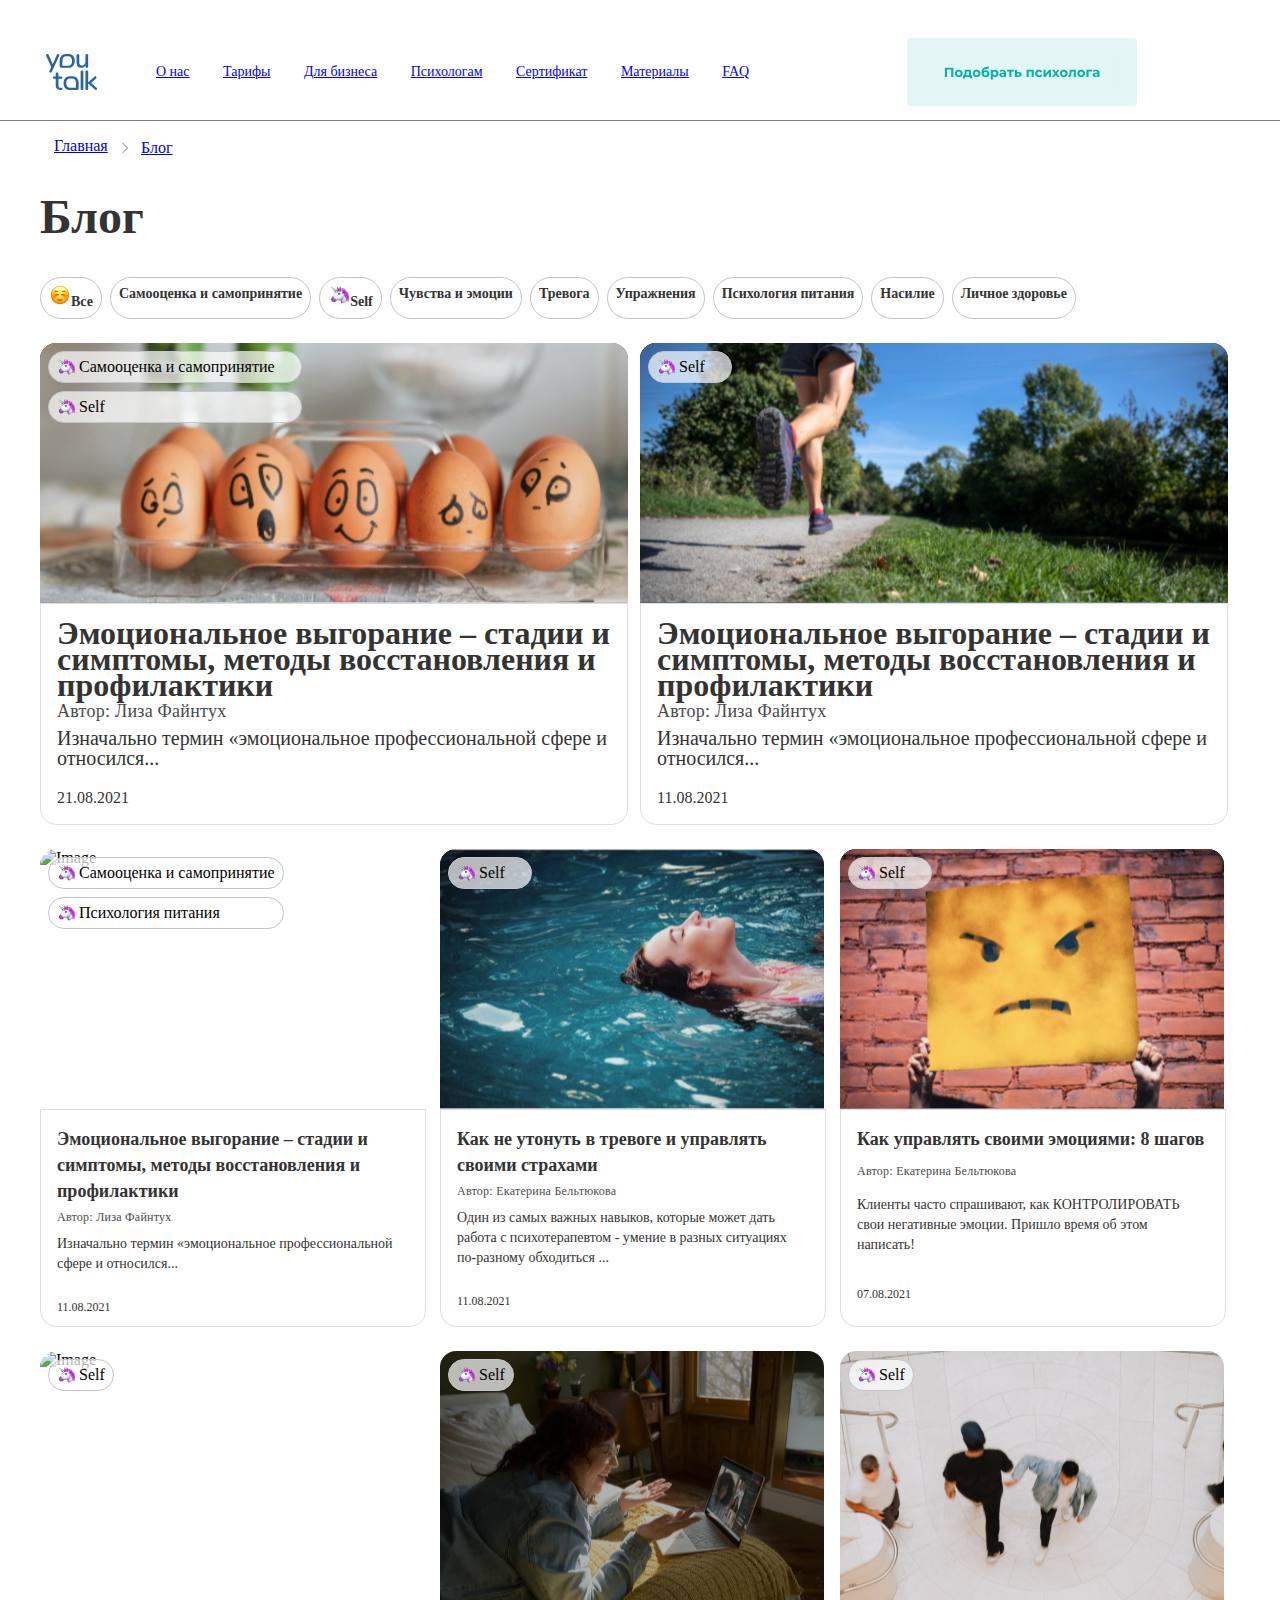
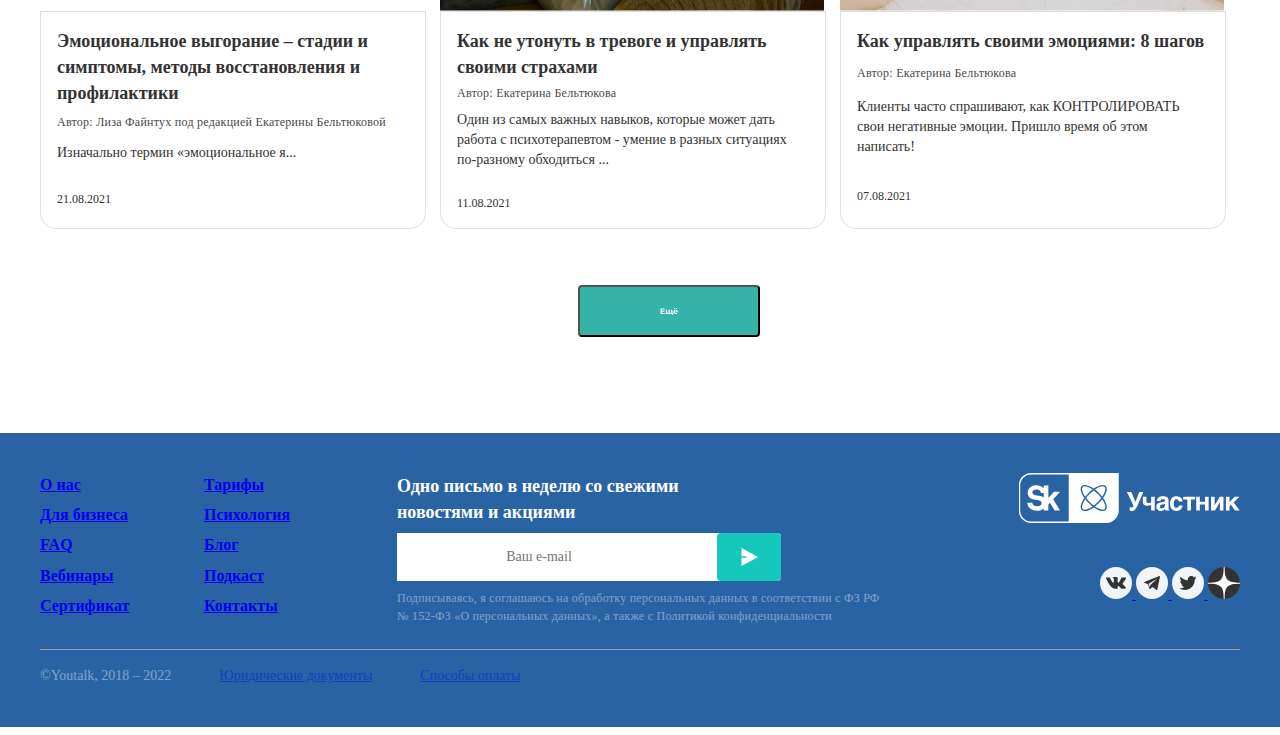
==== commit a70eab39: "Adaptive design" ====
--- a/index.html
+++ b/index.html
@@ -21,9 +21,14 @@
             </ul>
             <div class="nav-button-text">
                 <button class="nav-button">
-                    <img class="nav_button_text" src="images/svg/button.svg" aria-placeholder="Подобрать психолога" width="190px" height="20px">
+                    <img class="nav_button_text" src="images/svg/button.svg" aria-placeholder="Подобрать психолога">
                 </button>
             </div>
+            <div class="nav-mobile-menu">
+                <div class="bar"></div>
+                <div class="bar"></div>
+                <div class="bar"></div>
+              </div>
         </nav>
     </header>
     <div class="separate"></div>
@@ -57,164 +62,164 @@
         <h1 class="blog"><strong>Блог</strong></h1>
     </div>
     <div class="main-blog-nav">
-    <div class="blog-nav">
-        <div class="blog-nav-icon">
-            <div><img class="blog-nav-icon-image" src="/images/svg/smile.svg" alt="smile" width="18px" height="18px"><span class="blog-nav-icon-text">Все</span></div>
-        </div>
-        <div class="blog-nav-icon">
-            <div class="blog-nav-icon-text"><span>Самооценка и самопринятие</span></div>
-        </div>
-        <div class="blog-nav-icon">
-            <div><img class="blog-nav-icon-image" src="/images/svg/Image.svg" alt="Image" width="18px" height="18px"><span class="blog-nav-icon-text">Self</span></div>
-        </div>
-        <div class="blog-nav-icon">
-            <div class="blog-nav-icon-text"><span>Чувства и эмоции</span></div>
-        </div>
-        <div class="blog-nav-icon">
-            <div class="blog-nav-icon-text"><span>Тревога</span></div>
-        </div>
-        <div class="blog-nav-icon">
-            <div class="blog-nav-icon-text"><span>Упражнения</span></div>
-        </div>
-        <div class="blog-nav-icon">
-            <div class="blog-nav-icon-text"><span>Психология питания</span></div>
-        </div>
-        <div class="blog-nav-icon">
-            <div class="blog-nav-icon-text"><span>Насилие</span></div>
-        </div>
-        <div class="blog-nav-icon">
-            <div class="blog-nav-icon-text"><span>Личное здоровье</span></div>
-        </div>
-    </div>
+        <div class="blog-nav">
+            <div class="blog-nav-icon">
+                <div><img class="blog-nav-icon-image" src="/images/svg/smile.svg" alt="smile" width="18px" height="18px"><span class="blog-nav-icon-text">Все</span></div>
+            </div>
+            <div class="blog-nav-icon">
+                <div class="blog-nav-icon-text"><span>Самооценка и самопринятие</span></div>
+            </div>
+            <div class="blog-nav-icon">
+                <div><img class="blog-nav-icon-image" src="/images/svg/Image.svg" alt="Image" width="18px" height="18px"><span class="blog-nav-icon-text">Self</span></div>
+            </div>
+            <div class="blog-nav-icon">
+                <div class="blog-nav-icon-text"><span>Чувства и эмоции</span></div>
+            </div>
+            <div class="blog-nav-icon">
+                <div class="blog-nav-icon-text"><span>Тревога</span></div>
+            </div>
+            <div class="blog-nav-icon">
+                <div class="blog-nav-icon-text"><span>Упражнения</span></div>
+            </div>
+            <div class="blog-nav-icon">
+                <div class="blog-nav-icon-text"><span>Психология питания</span></div>
+            </div>
+            <div class="blog-nav-icon">
+                <div class="blog-nav-icon-text"><span>Насилие</span></div>
+            </div>
+            <div class="blog-nav-icon">
+                <div class="blog-nav-icon-text"><span>Личное здоровье</span></div>
+            </div>
+        </div>
     </div>
     <main>
         <div class="big-articles-container">
-        <article class="article-container">
-            <div class="article-img-container">
-                <img class="image" src="images/svg/image1.svg" alt="Rectangle" width="588" height="260">
-                <div class="article-img-container-icon">
-                    <div class="article-img-container-button"><img src="/images/svg/Image.svg" alt="image" width="18px" height="18px"><span>Самооценка и самопринятие</span></div>   
-                    <div class="article-img-container-button"><img src="/images/svg/Image.svg" alt="image" width="18px" height="18px"><span>Self</span></div>  
-                </div>
-            </div>
-            <div class="article-txt-container">
-                <h1 class="article_txt">Эмоциональное выгорание – стадии и симптомы, 
-                    методы восстановления и профилактики</h1>
-                <p class="button-container">Автор: Лиза Файнтух</p>
-                <p class="button-txt-container">Изначально термин «эмоциональное профессиональной сфере и относился...</p>
-                <p class="button-date-container">21.08.2021</p>
-            </div>
-        </article>
-        <article class="article-container">
-            <div class="article-img-container">
-                <img class="image" src="images/svg/image2.svg" alt="Rectangle" width="588" height="260"> 
-                <div class="article-img-container-icon">                
-                    <div class="article-img-container-button"><img src="/images/svg/Image.svg" alt="image" width="18px" height="18px"><span>Self</span></div>
-                </div>
-            </div>
-            <div class="article-txt-container">
-                <h1 class="article_txt">Эмоциональное выгорание – стадии и симптомы, 
-                    методы восстановления и профилактики</h1>
-                <p class="button-container">Автор: Лиза Файнтух</p>
-                <p class="button-txt-container">Изначально термин «эмоциональное профессиональной сфере и относился...</p>
-                <p class="button-date-container">11.08.2021</p>
-            </div>
-        </article> 
+            <article class="article-container">
+                <div class="article-img-container">
+                    <img class="image" src="images/svg/image1.svg" alt="Rectangle" width="588" height="260">
+                    <div class="article-img-container-icon">
+                        <div class="article-img-container-button"><img src="/images/svg/Image.svg" alt="image" width="18px" height="18px"><span>Самооценка и самопринятие</span></div>   
+                        <div class="article-img-container-button"><img src="/images/svg/Image.svg" alt="image" width="18px" height="18px"><span>Self</span></div>  
+                    </div>
+                </div>
+                <div class="article-txt-container">
+                    <h1 class="article_txt">Эмоциональное выгорание – стадии и симптомы, 
+                        методы восстановления и профилактики</h1>
+                    <p class="button-container">Автор: Лиза Файнтух</p>
+                    <p class="button-txt-container">Изначально термин «эмоциональное профессиональной сфере и относился...</p>
+                    <p class="button-date-container">21.08.2021</p>
+                </div>
+            </article>
+            <article class="article-container">
+                <div class="article-img-container">
+                    <img class="image" src="images/svg/image2.svg" alt="Rectangle" width="588" height="260"> 
+                    <div class="article-img-container-icon">                
+                        <div class="article-img-container-button"><img src="/images/svg/Image.svg" alt="image" width="18px" height="18px"><span>Self</span></div>
+                    </div>
+                </div>
+                <div class="article-txt-container">
+                    <h1 class="article_txt">Эмоциональное выгорание – стадии и симптомы, 
+                        методы восстановления и профилактики</h1>
+                    <p class="button-container">Автор: Лиза Файнтух</p>
+                    <p class="button-txt-container">Изначально термин «эмоциональное профессиональной сфере и относился...</p>
+                    <p class="button-date-container">11.08.2021</p>
+                </div>
+            </article> 
         </div>
         <div class="average-articles-container">
-        <article class="article-container-two"> 
-            <div class="article-img-container-two">
-                <img class="image" src="images/svg/image3.svg" alt="Image" width="384" height="260">
-                <div class="article-img-container-two-icon">
-                    <div class="article-img-container-two-button"><img src="/images/svg/Image.svg" alt="Image" width="18px" height="18px"><span>Самооценка и самопринятие</span></div>
-                    <div class="article-img-container-two-button"><img src="/images/svg/Image.svg" alt="Image" width="18px" height="18px"><span>Психология питания</span></div>
-                </div>
-            </div>
-            <div class="article-txt-container-two">
-                <h1 class="article_txt-two">Эмоциональное выгорание – стадии и симптомы, 
-                    методы восстановления и профилактики</h1>
-                <p class="button-container-two">Автор: Лиза Файнтух</p>
-                <p class="button-txt-container-two">Изначально термин «эмоциональное профессиональной сфере и относился...</p>
-                <p class="button-date-container-two">11.08.2021</p>
-            </div>
-        </article>
-        <article class="article-container-two">
-            <div class="article-img-container-two">
-                <img class="image" src="images/svg/image4.svg" alt="Image" width="384" height="260">
-                <div class="article-img-container-icon">                
-                    <div class="article-img-container-button"><img src="/images/svg/Image.svg" alt="image" width="18px" height="18px"><span>Self</span></div>
-                </div>
-            </div>
-            <div class="article-txt-container-two">
-                <h1 class="article_txt-two">Как не утонуть в тревоге и управлять своими страхами</h1>
-                <p class="button-container-two">Автор: Екатерина Бельтюкова</p>
-                <p class="button-txt-container-two">Один из самых важных навыков, которые может дать работа с психотерапевтом - умение в разных ситуациях по-разному обходиться ...</p>
-                <p class="button-date-container-two">11.08.2021</p>
-            </div>
-        </article>
-        <article class="article-container-two">
-            <div class="article-img-container-two">
-                <img class="image" src="images/svg/image5.svg" alt="Image" width="384" height="260">
-                <div class="article-img-container-icon">                
-                    <div class="article-img-container-button"><img src="/images/svg/Image.svg" alt="image" width="18px" height="18px"><span>Self</span></div>
-                </div>
-            </div>
-            <div class="article-txt-container-two">
-                <h1 class="article_txt-two">Как управлять своими эмоциями: 8 шагов</h1>
-                <p class="button-container-two">Автор: Екатерина Бельтюкова</p>
-                <p class="button-txt-container-two">Клиенты часто спрашивают, как КОНТРОЛИРОВАТЬ свои негативные эмоции. Пришло время об этом написать!</p>
-                <p class="button-date-container-two">07.08.2021</p>
-            </div>    
-        </article>
+            <article class="article-container-two"> 
+                <div class="article-img-container-two">
+                    <img class="image" src="images/svg/image3.svg" alt="Image" width="384" height="260">
+                    <div class="article-img-container-two-icon">
+                        <div class="article-img-container-two-button"><img src="/images/svg/Image.svg" alt="Image" width="18px" height="18px"><span>Самооценка и самопринятие</span></div>
+                        <div class="article-img-container-two-button"><img src="/images/svg/Image.svg" alt="Image" width="18px" height="18px"><span>Психология питания</span></div>
+                    </div>
+                </div>
+                <div class="article-txt-container-two">
+                    <h1 class="article_txt-two">Эмоциональное выгорание – стадии и симптомы, 
+                        методы восстановления и профилактики</h1>
+                    <p class="button-container-two">Автор: Лиза Файнтух</p>
+                    <p class="button-txt-container-two">Изначально термин «эмоциональное профессиональной сфере и относился...</p>
+                    <p class="button-date-container-two">11.08.2021</p>
+                </div>
+            </article>
+            <article class="article-container-two">
+                <div class="article-img-container-two">
+                    <img class="image" src="images/svg/image4.svg" alt="Image" width="384" height="260">
+                    <div class="article-img-container-icon">                
+                        <div class="article-img-container-button"><img src="/images/svg/Image.svg" alt="image" width="18px" height="18px"><span>Self</span></div>
+                    </div>
+                </div>
+                <div class="article-txt-container-two">
+                    <h1 class="article_txt-two">Как не утонуть в тревоге и управлять своими страхами</h1>
+                    <p class="button-container-two">Автор: Екатерина Бельтюкова</p>
+                    <p class="button-txt-container-two">Один из самых важных навыков, которые может дать работа с психотерапевтом - умение в разных ситуациях по-разному обходиться ...</p>
+                    <p class="button-date-container-two">11.08.2021</p>
+                </div>
+            </article>
+            <article class="article-container-two">
+                <div class="article-img-container-two">
+                    <img class="image" src="images/svg/image5.svg" alt="Image" width="384" height="260">
+                    <div class="article-img-container-icon">                
+                        <div class="article-img-container-button"><img src="/images/svg/Image.svg" alt="image" width="18px" height="18px"><span>Self</span></div>
+                    </div>
+                </div>
+                <div class="article-txt-container-two">
+                    <h1 class="article_txt-two">Как управлять своими эмоциями: 8 шагов</h1>
+                    <p class="button-container-two">Автор: Екатерина Бельтюкова</p>
+                    <p class="button-txt-container-two">Клиенты часто спрашивают, как КОНТРОЛИРОВАТЬ свои негативные эмоции. Пришло время об этом написать!</p>
+                    <p class="button-date-container-two">07.08.2021</p>
+                </div>    
+            </article>
         </div>
         <div class="small-articles-container">
-        <article class="article-container-three"> 
-            <div class="article-img-container-three">
-                <img class="image" src="images/svg/image6.svg" alt="Image" width="384" height="260">
-                <div class="article-img-container-three-icon">                
-                    <div class="article-img-container-three-button"><img src="/images/svg/Image.svg" alt="image" width="18px" height="18px"><span>Self</span></div>
-                </div>
-            </div>
-            <div class="article-txt-container-three">
-                <h1 class="article_txt-three">Эмоциональное выгорание – стадии и симптомы, методы восстановления и профилактики</h1>
-                <p class="button-container-three">Автор: Лиза Файнтух под редакцией  Екатерины Бельтюковой</p>
-                <p class="button-txt-container-three">Изначально термин «эмоциональное я...</p>
-                <p class="button-date-container-three">21.08.2021</p>
-            </div>
-        </article>
-        <article class="article-container-three"> 
-            <div class="article-img-container-three">
-                <img class="image" src="images/svg/Image7.svg" alt="Image" width="384" height="260">
-                <div class="article-img-container-three-icon">                
-                    <div class="article-img-container-three-button"><img src="/images/svg/Image.svg" alt="image" width="18px" height="18px"><span>Self</span></div>
-                </div>
-            </div>
-            <div class="article-txt-container-three">
-                <h1 class="article_txt-three">Как не утонуть в тревоге и управлять своими страхами</h1>
-                <p class="button-container-three">Автор: Екатерина Бельтюкова</p>
-                <p class="button-txt-container-three">Один из самых важных навыков, которые может дать работа с психотерапевтом - умение в разных ситуациях по-разному обходиться ...</p>
-                <p class="button-date-container-three">11.08.2021</p>
-            </div>
-        </article>
-        <article class="article-container-three"> 
-            <div class="article-img-container-three">
-                <img class="image" src="images/svg/Image8.svg" alt="Image" width="384" height="260">
-                <div class="article-img-container-three-icon">                
-                    <div class="article-img-container-three-button"><img src="/images/svg/Image.svg" alt="image" width="18px" height="18px"><span>Self</span></div>
-                </div>
-            </div>
-            <div class="article-txt-container-three">
-                <h1 class="article_txt-three">Как управлять своими эмоциями:
-                    8 шагов</h1>
-                <p class="button-container-three">Автор: Екатерина Бельтюкова</p>
-                <p class="button-txt-container-three">Клиенты часто спрашивают, как КОНТРОЛИРОВАТЬ свои негативные эмоции. Пришло время об этом написать!</p>
-                <p class="button-date-container-three">07.08.2021</p>
-            </div>
-        </article>
+            <article class="article-container-three"> 
+                <div class="article-img-container-three">
+                    <img class="image" src="images/svg/image6.svg" alt="Image" width="384" height="260">
+                    <div class="article-img-container-three-icon">                
+                        <div class="article-img-container-three-button"><img src="/images/svg/Image.svg" alt="image" width="18px" height="18px"><span>Self</span></div>
+                    </div>
+                </div>
+                <div class="article-txt-container-three">
+                    <h1 class="article_txt-three">Эмоциональное выгорание – стадии и симптомы, методы восстановления и профилактики</h1>
+                    <p class="button-container-three">Автор: Лиза Файнтух под редакцией  Екатерины Бельтюковой</p>
+                    <p class="button-txt-container-three">Изначально термин «эмоциональное я...</p>
+                    <p class="button-date-container-three">21.08.2021</p>
+                </div>
+            </article>
+            <article class="article-container-three"> 
+                <div class="article-img-container-three">
+                    <img class="image" src="images/svg/Image7.svg" alt="Image" width="384" height="260">
+                    <div class="article-img-container-three-icon">                
+                        <div class="article-img-container-three-button"><img src="/images/svg/Image.svg" alt="image" width="18px" height="18px"><span>Self</span></div>
+                    </div>
+                </div>
+                <div class="article-txt-container-three">
+                    <h1 class="article_txt-three">Как не утонуть в тревоге и управлять своими страхами</h1>
+                    <p class="button-container-three">Автор: Екатерина Бельтюкова</p>
+                    <p class="button-txt-container-three">Один из самых важных навыков, которые может дать работа с психотерапевтом - умение в разных ситуациях по-разному обходиться ...</p>
+                    <p class="button-date-container-three">11.08.2021</p>
+                </div>
+            </article>
+            <article class="article-container-three"> 
+                <div class="article-img-container-three">
+                    <img class="image" src="images/svg/Image8.svg" alt="Image" width="384" height="260">
+                    <div class="article-img-container-three-icon">                
+                        <div class="article-img-container-three-button"><img src="/images/svg/Image.svg" alt="image" width="18px" height="18px"><span>Self</span></div>
+                    </div>
+                </div>
+                <div class="article-txt-container-three">
+                    <h1 class="article_txt-three">Как управлять своими эмоциями:
+                        8 шагов</h1>
+                    <p class="button-container-three">Автор: Екатерина Бельтюкова</p>
+                    <p class="button-txt-container-three">Клиенты часто спрашивают, как КОНТРОЛИРОВАТЬ свои негативные эмоции. Пришло время об этом написать!</p>
+                    <p class="button-date-container-three">07.08.2021</p>
+                </div>
+            </article>
         </div>
         <div class="main-button-text">
             <button class="main_button">
-                <img class="main_button_text" src="images/svg/button_else.svg" aria-placeholder="Еще" width="37px" height="24px">
+                <img class="main_button_text" src="images/svg/button_else.svg" aria-placeholder="Еще">
             </button>
         </div>
     </main>
--- a/css/style.css
+++ b/css/style.css
@@ -3,24 +3,16 @@
     display: grid;
 }
 
-/* .main-nav-basic {
-    display: flex;
+.main-nav {
+    display: flex;
+    align-items: center;
     gap: 8px;
     margin-left: 126px;
     margin-top: 16px;
-} */
-
-.main-nav {
-    display: flex;
-    align-items: center;
-    gap: 8px;
-    margin-left: 126px;
-    margin-top: 16px;
 }
 
 .logo {
     margin-right: 51px;
-    /* margin-left: 120px; */
     margin-top: 20px;
     margin-bottom: 20px;
 }
@@ -62,12 +54,25 @@
 .nav_button_text {
     color: var(--main-03-b-2-a-5, #03B2A5);
     text-align: center;
-    /* desktop/ button2 */
     font-family: Montserrat sans-serif;
     font-size: 16px;
     font-style: normal;
     font-weight: 700;
     line-height: normal;
+    max-width:190px;
+    /* height:20px; */
+}
+
+.nav-mobile-menu{
+    display: none;
+    cursor: pointer;
+}
+
+.bar {
+    width: 25px;
+    height: 3px;
+    background-color: #03B2A5;
+    margin: 6px 0;
 }
 
 .separate {
@@ -79,7 +84,6 @@
 .main-nav-basic-page {
     display: flex;
     align-items: center;
-    /* gap: 4px; */
 }
 
 .main_basic_page {
@@ -94,47 +98,13 @@
     justify-content: center;
 }
 
-/* .main-nav-icon-inside {
-    width: 9.375px;
-    height: 4.688px;
-    border: 1px; 
-    align-items: center;
-} */
-
-/* .main-nav-icon-outside { */
-    /* width: 20px; */
-    /* height: 20px; */
-    /* flex-shrink: 0; */
-/* } */
-
-/* .main-nav-blog-page {
-    display: flex;
-    align-items: center;
-    gap: 4px;
-} */
- 
-/* .main-nav-basic-line {
-    display: inline-flex;
-    margin-bottom: 30px;
-    margin-left: 126px;
-    margin-top: 16px;
-} */
-
 .main_basic_page {
     display: flex;
-    /* align-items: center; */
     gap: 4px;
     padding: 0px 8px 4px;
     box-sizing: border-box;
     width: 71px;
-    /* height: 18px; */
-}
-
-/* .main_basic_page_icon {
-    width: 9.375px;
-    height: 4.688px;
-    flex-shrink: 0;
-} */
+}
 
 .main_blog_page {
     display: flex;
@@ -152,7 +122,6 @@
     height: 56px;
     margin: 30px 768px 32px 120px;
     color: var(--text-primary, #333);
-    /* H1 48:56 */
    font-family: Montserrat sans-serif;
    font-size: 48px;
    font-style: normal;
@@ -205,23 +174,18 @@
 main {
     padding-left: 120px;
     padding-right: 120px;
-    width: 1200px;
+    max-width: 1200px;
 }
 
 .big-articles-container {
     display: grid;
     grid-template-columns: 1fr 1fr;
-    /* grid-template-rows: 1fr; */
-    /* width: 588px */
-    /* height: 499px; */
-    /* justify-content: space-between; */
 }
 
 .article-container {
     display: grid;
-    width: 588px;
+    max-width: 588px;
     margin: 24px 0px 24px 0px;
-    /* height: 499px; */
 }
 
 .article-txt-container {
@@ -262,7 +226,6 @@
 }
 
 .button-date-container {
-    /* display: grid; */
     line-height: 20px;
     margin-left: 16px;
 }
@@ -298,15 +261,12 @@
 .average-articles-container {
     display: grid;
     grid-template-columns: 1fr 1fr 1fr;
-    /* grid-template-rows: 1fr; */
-    /* justify-content: space-between; */
     margin-bottom: 24px;
 }
 
 .article-container-two {
     display: grid;
-    width: 384px;
-    /* height: 475px; */
+    max-width: 384px;
 }
 
 .article-img-container-two { 
@@ -342,7 +302,6 @@
 }
 
 .article_txt-two {
-   /* display: grid; */
    font-family: Montserrat sans-serif;
    font-size: 18px;
    font-style: normal;
@@ -377,7 +336,6 @@
 }
 
 .button-date-container-two {
-   /* display: grid; */
    line-height: 18px;
    margin: 4px auto 16px 16px;
    font-size: 12px;
@@ -387,15 +345,12 @@
 .small-articles-container {
     display: grid;
     grid-template-columns: 1fr 1fr 1fr;
-    /* grid-template-rows: 1fr; */
-    /* justify-content: space-between; */
     margin-bottom: 24px;
 }
 
 .article-container-three {
     display: grid;
-    width: 384px;
-    /* height: 475px; */
+    max-width: 384px;
 }
 
 .article-img-container-three { 
@@ -431,7 +386,6 @@
 }
 
 .article_txt-three {
-   /* display: grid; */
    font-family: Montserrat sans-serif; 
    font-size: 18px;
    font-style: normal;
@@ -470,7 +424,6 @@
 }
 
 .button-date-container-three {
-   /* display: grid; */
    line-height: 18px;
    margin: 4px auto 16px 16px;
    font-size: 12px;
@@ -501,7 +454,6 @@
 .main_button_text {
     color: #FFF;
     text-align: center;
-/* Web/Text bold 16:24 */
     font-family: Montserrat sans-serif;
     font-size: 16px;
     font-style: normal;
@@ -512,18 +464,17 @@
 }
 
 .main-footer { 
-    /* display: grid; */
-    box-sizing: border-box;
+    /* box-sizing: border-box; */
     background-color: #2963A3;
-    width: 1440px;
-    height: 302px;
+    /* max-width: 1440px; */
+    /* height: 302px; */
     padding: 40px 120px 41px 120px;
    }
 
 .footer { 
     display: grid;
     grid-template-columns: 1fr 1fr 1fr;
-    width: 1200px;
+    max-width: 1200px;
     height: auto;
 }
 
@@ -659,4 +610,35 @@
     font-style: normal;
     font-weight: 400;
     line-height: 20px;
-}+}
+
+@media screen and (max-width: 1024px){
+    body{
+        max-width: 1024px;
+        margin: 0 auto;
+    }
+
+    .main-blog-nav{
+        display: grid;
+        flex-wrap: wrap;
+    }
+    .main-footer{
+        max-width: 1024px;
+    }
+
+    .menu-footer{
+        margin: 0px 20px 20px 20px;
+    }
+    .menu-footer-mail{
+        max-width: 450px;
+    }
+    .menu-footer-mail input{
+        max-width: 200px;
+}
+
+.social-footer{
+max-width: 300px;
+margin-right: 10px;
+}
+}
+
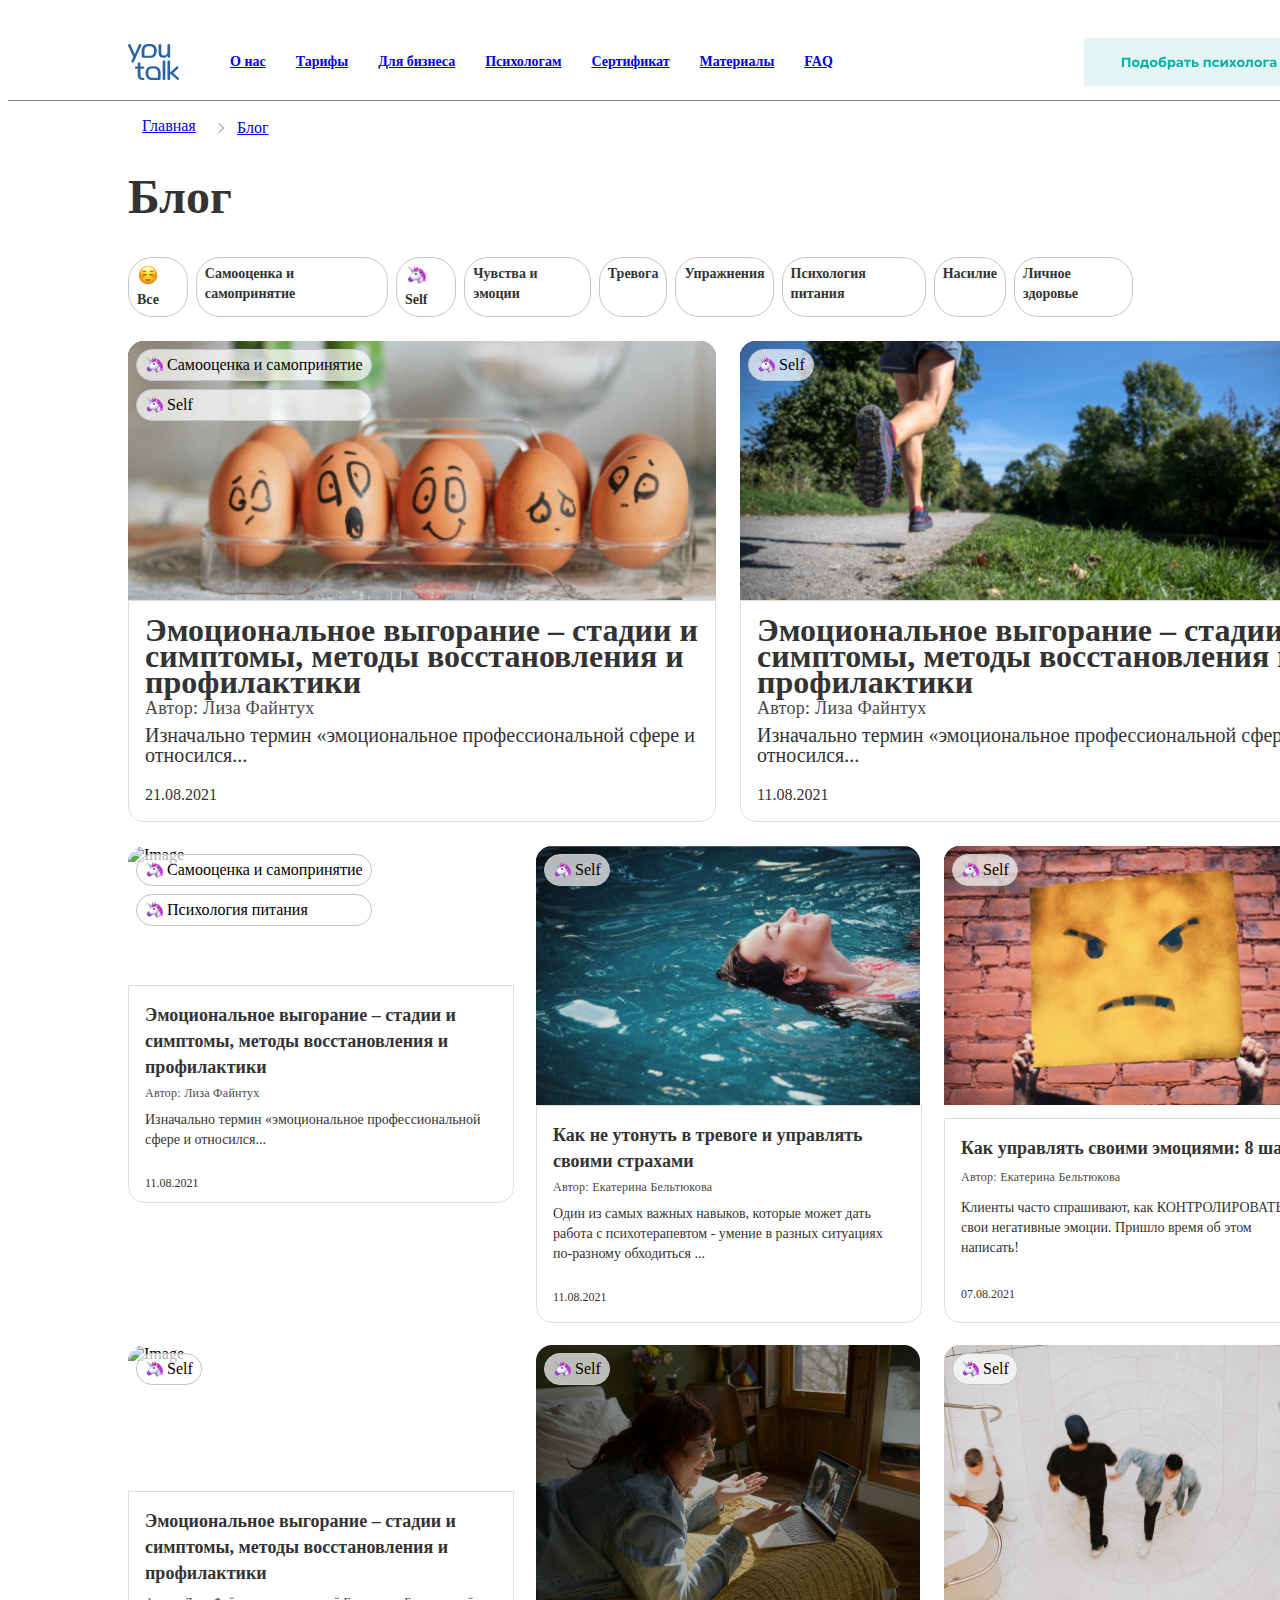
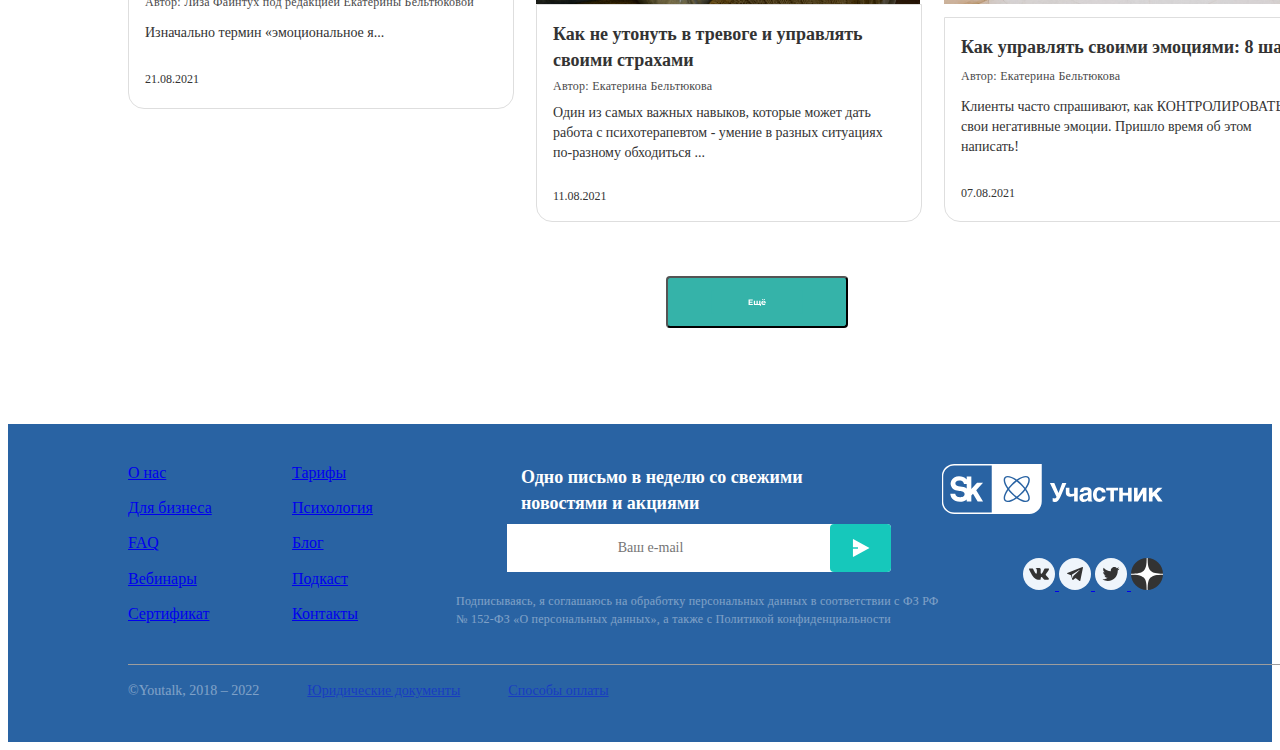
==== commit 27c676f0: "adaptive design Ipad pro 12.9''-1" ====
--- a/index.html
+++ b/index.html
@@ -9,16 +9,18 @@
 <body>
     <header>
         <nav class="main-nav">
-            <img class="logo" src="images/svg/logo.svg" alt="Лого" width="51" height="36">
-            <ul class="nav_menu">
-                <a class="menu-item" href="#about">О нас</a>
-                <a class="menu-item" href="#rates">Тарифы</a>
-                <a class="menu-item" href="#business">Для бизнеса</a>
-                <a class="menu-item" href="#psychologists">Психологам</a>
-                <a class="menu-item" href="#certificate">Сертификат</a>
-                <a class="menu-item" href="#materials">Материалы</a>
-                <a class="menu-item" href="#FAQ">FAQ</a>
-            </ul>
+            <div class="main-nav-logo-links">
+                <img class="logo" src="images/svg/logo.svg" alt="Лого" width="51" height="36">
+                <ul class="nav_menu">
+                    <a class="menu-item" href="#about"><strong>О нас</strong></a>
+                    <a class="menu-item" href="#rates"><strong>Тарифы</strong></a>
+                    <a class="menu-item" href="#business"><strong>Для бизнеса</strong></a>
+                    <a class="menu-item" href="#psychologists"><strong>Психологам</strong></a>
+                    <a class="menu-item" href="#certificate"><strong>Сертификат</strong></a>
+                    <a class="menu-item" href="#materials"><strong>Материалы</strong></a>
+                    <a class="menu-item" href="#FAQ"><strong>FAQ</strong></a>
+                </ul>
+            </div>
             <div class="nav-button-text">
                 <button class="nav-button">
                     <img class="nav_button_text" src="images/svg/button.svg" aria-placeholder="Подобрать психолога">
@@ -28,11 +30,11 @@
                 <div class="bar"></div>
                 <div class="bar"></div>
                 <div class="bar"></div>
-              </div>
+            </div>
         </nav>
     </header>
     <div class="separate"></div>
-    <div class="main-nav">
+    <div class="main-nav-page">
         <div class="main-nav-basic-page">
             <div class="main_basic_page">
                 <a href="https://youtalk.ru/">
@@ -41,14 +43,14 @@
             </div>
             <div class="main-nav-icon">
                 <svg xmlns="http://www.w3.org/2000/svg" width="6" height="12" viewBox="0 0 6 12" fill="none">
-                  <g clip-path="url(#clip-path)">
-                    <path d="M0.8125 10.6875L2.375 9.125L5.5 6L2.375 2.875L0.8125 1.3125" stroke="#333333" stroke-opacity="0.7" stroke-linecap="round" stroke-linejoin="round"/>
-                  </g>
-                  <defs>
-                    <clipPath id="clip-path">
-                      <path fill="#fff" transform="matrix(0 1 1 0 0 0)" d="M0 0h16v16H0z"></path>
-                    </clipPath>
-                  </defs>
+                <g clip-path="url(#clip-path)">
+                <path d="M0.8125 10.6875L2.375 9.125L5.5 6L2.375 2.875L0.8125 1.3125" stroke="#333333" stroke-opacity="0.7" stroke-linecap="round" stroke-linejoin="round"/>
+                </g>
+                <defs>
+                <clipPath id="clip-path">
+                <path fill="#fff" transform="matrix(0 1 1 0 0 0)" d="M0 0h16v16H0z"></path>
+                </clipPath>
+                </defs>
                 </svg>
             </div>
         </div>
@@ -96,10 +98,10 @@
         <div class="big-articles-container">
             <article class="article-container">
                 <div class="article-img-container">
-                    <img class="image" src="images/svg/image1.svg" alt="Rectangle" width="588" height="260">
+                    <img class="image" src="images/svg/image1.svg" alt="Rectangle">
                     <div class="article-img-container-icon">
-                        <div class="article-img-container-button"><img src="/images/svg/Image.svg" alt="image" width="18px" height="18px"><span>Самооценка и самопринятие</span></div>   
-                        <div class="article-img-container-button"><img src="/images/svg/Image.svg" alt="image" width="18px" height="18px"><span>Self</span></div>  
+                        <div class="article-img-container-button"><img src="/images/svg/Image.svg" alt="image"><span>Самооценка и самопринятие</span></div>   
+                        <div class="article-img-container-button"><img src="/images/svg/Image.svg" alt="image"><span>Self</span></div>  
                     </div>
                 </div>
                 <div class="article-txt-container">
@@ -112,9 +114,9 @@
             </article>
             <article class="article-container">
                 <div class="article-img-container">
-                    <img class="image" src="images/svg/image2.svg" alt="Rectangle" width="588" height="260"> 
+                    <img class="image" src="images/svg/image2.svg" alt="Rectangle"> 
                     <div class="article-img-container-icon">                
-                        <div class="article-img-container-button"><img src="/images/svg/Image.svg" alt="image" width="18px" height="18px"><span>Self</span></div>
+                        <div class="article-img-container-button"><img src="/images/svg/Image.svg" alt="image"><span>Self</span></div>
                     </div>
                 </div>
                 <div class="article-txt-container">
@@ -129,25 +131,25 @@
         <div class="average-articles-container">
             <article class="article-container-two"> 
                 <div class="article-img-container-two">
-                    <img class="image" src="images/svg/image3.svg" alt="Image" width="384" height="260">
+                    <img class="image" src="images/svg/image3.svg" alt="Image">
                     <div class="article-img-container-two-icon">
-                        <div class="article-img-container-two-button"><img src="/images/svg/Image.svg" alt="Image" width="18px" height="18px"><span>Самооценка и самопринятие</span></div>
-                        <div class="article-img-container-two-button"><img src="/images/svg/Image.svg" alt="Image" width="18px" height="18px"><span>Психология питания</span></div>
+                        <div class="article-img-container-button"><img src="/images/svg/Image.svg" alt="Image"><span>Самооценка и самопринятие</span></div>
+                        <div class="article-img-container-button"><img src="/images/svg/Image.svg" alt="Image"><span>Психология питания</span></div>
                     </div>
                 </div>
                 <div class="article-txt-container-two">
                     <h1 class="article_txt-two">Эмоциональное выгорание – стадии и симптомы, 
                         методы восстановления и профилактики</h1>
-                    <p class="button-container-two">Автор: Лиза Файнтух</p>
-                    <p class="button-txt-container-two">Изначально термин «эмоциональное профессиональной сфере и относился...</p>
-                    <p class="button-date-container-two">11.08.2021</p>
+                        <p class="button-container-two">Автор: Лиза Файнтух</p>
+                        <p class="button-txt-container-two">Изначально термин «эмоциональное профессиональной сфере и относился...</p>
+                        <p class="button-date-container-two">11.08.2021</p>
                 </div>
             </article>
             <article class="article-container-two">
                 <div class="article-img-container-two">
-                    <img class="image" src="images/svg/image4.svg" alt="Image" width="384" height="260">
+                    <img class="image" src="images/svg/image4.svg" alt="Image">
                     <div class="article-img-container-icon">                
-                        <div class="article-img-container-button"><img src="/images/svg/Image.svg" alt="image" width="18px" height="18px"><span>Self</span></div>
+                        <div class="article-img-container-button"><img src="/images/svg/Image.svg" alt="image"><span>Self</span></div>
                     </div>
                 </div>
                 <div class="article-txt-container-two">
@@ -159,9 +161,9 @@
             </article>
             <article class="article-container-two">
                 <div class="article-img-container-two">
-                    <img class="image" src="images/svg/image5.svg" alt="Image" width="384" height="260">
+                    <img class="image" src="images/svg/image5.svg" alt="Image">
                     <div class="article-img-container-icon">                
-                        <div class="article-img-container-button"><img src="/images/svg/Image.svg" alt="image" width="18px" height="18px"><span>Self</span></div>
+                        <div class="article-img-container-button"><img src="/images/svg/Image.svg" alt="image"><span>Self</span></div>
                     </div>
                 </div>
                 <div class="article-txt-container-two">
@@ -175,9 +177,9 @@
         <div class="small-articles-container">
             <article class="article-container-three"> 
                 <div class="article-img-container-three">
-                    <img class="image" src="images/svg/image6.svg" alt="Image" width="384" height="260">
+                    <img class="image" src="images/svg/image6.svg" alt="Image">
                     <div class="article-img-container-three-icon">                
-                        <div class="article-img-container-three-button"><img src="/images/svg/Image.svg" alt="image" width="18px" height="18px"><span>Self</span></div>
+                        <div class="article-img-container-button"><img src="/images/svg/Image.svg" alt="image"><span>Self</span></div>
                     </div>
                 </div>
                 <div class="article-txt-container-three">
@@ -189,9 +191,9 @@
             </article>
             <article class="article-container-three"> 
                 <div class="article-img-container-three">
-                    <img class="image" src="images/svg/Image7.svg" alt="Image" width="384" height="260">
+                    <img class="image" src="images/svg/Image7.svg" alt="Image">
                     <div class="article-img-container-three-icon">                
-                        <div class="article-img-container-three-button"><img src="/images/svg/Image.svg" alt="image" width="18px" height="18px"><span>Self</span></div>
+                        <div class="article-img-container-button"><img src="/images/svg/Image.svg" alt="image"><span>Self</span></div>
                     </div>
                 </div>
                 <div class="article-txt-container-three">
@@ -203,9 +205,9 @@
             </article>
             <article class="article-container-three"> 
                 <div class="article-img-container-three">
-                    <img class="image" src="images/svg/Image8.svg" alt="Image" width="384" height="260">
+                    <img class="image" src="images/svg/Image8.svg" alt="Image">
                     <div class="article-img-container-three-icon">                
-                        <div class="article-img-container-three-button"><img src="/images/svg/Image.svg" alt="image" width="18px" height="18px"><span>Self</span></div>
+                        <div class="article-img-container-button"><img src="/images/svg/Image.svg" alt="image"><span>Self</span></div>
                     </div>
                 </div>
                 <div class="article-txt-container-three">
@@ -225,7 +227,7 @@
     </main>
     <footer>
         <div class="main-footer">
-            <nav class="footer">
+            <div class="footer">
                 <div class="menu-footer">
                     <a href="#about">О нас</a>
                     <a href="#rates">Тарифы</a>
@@ -242,7 +244,7 @@
                     <h1 class="menu-footer-mail-text">Одно письмо в неделю со свежими новостями и акциями</h1>
                     <button class="menu-footer-mail-button">
                     <input class="mail-text" type="text" placeholder="Ваш e-mail">
-                    <img class="menu-mail" src="images/svg/Group (8).svg" width="24px" height="20px">
+                    <img class="menu-mail" src="images/svg/Group(8).svg">
                     </button>
                     <p class="footer-text">Подписываясь, я соглашаюсь на обработку персональных данных в соответствии с ФЗ РФ № 152-ФЗ «О персональных данных», а также с Политикой конфиденциальности</p>
                 </div>
@@ -267,7 +269,7 @@
                         </a>    
                     </div>
                 </div>
-                </nav>
+            </div>
         <div class="footer-line"></div>
         <div class="footer-underline">
             <div class="footer-underline-name">
--- a/css/style.css
+++ b/css/style.css
@@ -1,18 +1,26 @@
 body {
-    justify-content: center;
-    display: grid;
+    display: flex;
+    flex-direction: column;
+    max-width: 1440px;
 }
 
 .main-nav {
     display: flex;
     align-items: center;
-    gap: 8px;
-    margin-left: 126px;
+    margin-left: 120px;
     margin-top: 16px;
+    margin-right: 120px;
+    justify-content: space-between;
+    gap: 164px;
+    width: 1200px;
+}
+
+.main-nav-logo-links {
+    display: flex;
+    gap: 51px;
 }
 
 .logo {
-    margin-right: 51px;
     margin-top: 20px;
     margin-bottom: 20px;
 }
@@ -29,16 +37,16 @@
     padding: 0px;
     margin: 0;
     align-self: center;
-}
-
-.menu-item {
-    margin-right: 30px;
+    gap: 30px;
+    display: flex;
 }
 
 .nav-button-text {
     display: flex;
-    justify-content: flex-end;
-    margin: 14px 120px;
+    /* justify-content: flex-end;
+    align-self: flex-end; */
+    margin: 14px;
+    height: 48px;
 }
 
 .nav-button {
@@ -81,9 +89,23 @@
     height: 1px;
 }
 
+main {
+    
+}
+
+.main-nav-page {
+    display: flex;
+    align-items: center;
+    gap: 8px;
+    margin-left: 126px;
+    margin-top: 16px;
+    margin-right: 1204px;
+}
+
 .main-nav-basic-page {
     display: flex;
     align-items: center;
+    gap: 8px;
 }
 
 .main_basic_page {
@@ -180,6 +202,13 @@
 .big-articles-container {
     display: grid;
     grid-template-columns: 1fr 1fr;
+    gap: 24px;
+    max-width: 588px;
+}
+
+.big-articles-container img{
+    max-width: 588px;
+    max-height: 260px;
 }
 
 .article-container {
@@ -255,13 +284,21 @@
     border-radius: 24px;
     border: 1px solid #C1C5CD;
     background: rgba(255, 255, 255, 0.70);
-    width: 100%;
+    /* width: 100%; */
 }
 
 .average-articles-container {
     display: grid;
     grid-template-columns: 1fr 1fr 1fr;
     margin-bottom: 24px;
+    max-width: 384px;
+    max-height: 475px;
+    gap: 24px;
+}
+
+.average-articles-container img{
+    max-width: 384px;
+    max-height: 260px;
 }
 
 .article-container-two {
@@ -282,23 +319,13 @@
     gap: 8px;
  }
 
- .article-img-container-two-button {
-    display: inline-flex;
-    padding: 6px 8px;
-    align-items: flex-start;
-    gap: 4px;
-    border-radius: 24px;
-    border: 1px solid #C1C5CD;
-    background: rgba(255, 255, 255, 0.70);
- }
-
 .article-txt-container-two {
     display: grid; 
     border: solid 1px #DEDEDE;
     border-radius: 0px 0px 16px 16px;
     color: var(--text-primary, #333);
-    width: 384px;
-    height: 216px;
+    max-width: 384px;
+    max-height: 216px;
 }
 
 .article_txt-two {
@@ -346,6 +373,14 @@
     display: grid;
     grid-template-columns: 1fr 1fr 1fr;
     margin-bottom: 24px;
+    max-width: 384px;
+    max-height: 475px;
+    gap: 24px;
+}
+
+.small-articles-container img {
+    max-width: 384px;
+    max-height: 260px;
 }
 
 .article-container-three {
@@ -366,23 +401,13 @@
     gap: 8px;    
 }
 
-.article-img-container-three-button {
-    display: inline-flex;
-    padding: 6px 8px;
-    align-items: flex-start;
-    gap: 4px;
-    border-radius: 24px;
-    border: 1px solid #C1C5CD;
-    background: rgba(255, 255, 255, 0.70);    
-}
-
 .article-txt-container-three {
     display: grid;
     border: solid 1px #DEDEDE;
     border-radius: 0px 0px 16px 16px;
     color: var(--text-primary, #333);
-    width: 384px;
-    height: 216px;
+    max-width: 384px;
+    max-height: 216px;
 }
 
 .article_txt-three {
@@ -431,7 +456,7 @@
    font-style: normal;
    font-weight: 400;
    letter-spacing: 0,25px;
-
+   max-width: 61px;
 }
 
 .main-button-text {
@@ -464,16 +489,13 @@
 }
 
 .main-footer { 
-    /* box-sizing: border-box; */
     background-color: #2963A3;
-    /* max-width: 1440px; */
-    /* height: 302px; */
     padding: 40px 120px 41px 120px;
    }
 
 .footer { 
     display: grid;
-    grid-template-columns: 1fr 1fr 1fr;
+    grid-template-columns: repeat(3, 1fr);
     max-width: 1200px;
     height: auto;
 }
@@ -481,19 +503,25 @@
 .menu-footer {
     display: grid;
     grid-template-columns: 164px 164px;
-    text-decoration: #FFF;
+    /* text-decoration: #FFF;
     font-family: Montserrat sans-serif;
     font-size: 16px;
     font-style: normal;
     font-weight: 700;
-    line-height: 24px; 
+    line-height: 24px;  */
 }
 
 .menu-footer-mail { 
-    display: grid;
+    /* display: grid;
     box-sizing: border-box;
     align-items: center;
     gap: 8px;
+    justify-content: end;
+    align-items: center; */
+    display: flex;
+  flex-direction: column;
+  align-items: center;
+  gap: 8px;
 }
 
 .menu-footer-mail-text {
@@ -512,7 +540,7 @@
     display: flex;
     justify-content: space-between;
     border-radius: 4px;
-    border: 0px solid rgba(157, 157, 157, 0.20);
+    border: 0px;
     background: #FFF;
     width: 384px;
     padding: 0px;
@@ -533,34 +561,29 @@
 }
 
 .menu-mail {
-    display: inline-flex;
-    justify-content: end;
     padding: 14px 20px;
-    align-items: center;
     gap: 10px;
     flex-shrink: 0;
     border-radius: 4px;
-    background: #16C8BB;
+    background-color: #16C8BB;
+    max-width: 24px;
+    max-height: 20px;
 }
 
 .footer-text {
     color: #FFF;
-    font-family: Montserrat sans-serif;
     font-size: 12px;
-    font-style: normal;
     font-weight: 400;
     line-height: 18px; /* 150% */
     letter-spacing: 0.25px;
     opacity: 0.4;
     width: 486px;
-    height: auto;
-    margin: 0px;
 }
 
 .social-footer {
     display: flex;
     flex-direction: column;
-    align-items: end;
+    align-items: flex-end;
     gap: 40px;
 }
 
@@ -578,67 +601,195 @@
 }
 
 .footer-underline-name {
-    display: flex;
     color: #FFFFFF;
     padding-right: 48px;
     opacity: 0.4;
-    font-family: Montserrat sans-serif;
     font-size: 14px;
-    font-style: normal;
     font-weight: 400;
     line-height: 20px;
 }
 
 .footer-doc {
-    display: flex;
     color: #FFFFFF;
     padding-right: 48px;
     opacity: 0.4;
-    font-family: Montserrat sans-serif;
     font-size: 14px;
-    font-style: normal;
     font-weight: 400;
     line-height: 20px;
 }
 
 .footer-pay {
-    display: flex;
     color: #FFFFFF;
     opacity: 0.4;
-    font-family: Montserrat sans-serif;
     font-size: 14px;
-    font-style: normal;
     font-weight: 400;
     line-height: 20px;
 }
 
 @media screen and (max-width: 1024px){
-    body{
+    body {
         max-width: 1024px;
-        margin: 0 auto;
-    }
-
-    .main-blog-nav{
+    }
+
+    .main-nav {
+        gap: 20px;
+        justify-content: flex-start;
+        margin-left: 32px;
+        margin-right: 32px;
+
+    }
+
+    .main-nav-logo-links {
+        gap: 32px;
+        margin-left: 32px;
+    }
+
+    .nav_menu {
+        gap: 16px;
+    }
+
+    .nav-button-text {
+        margin-left: 0px;        
+    }
+
+    .blog {
+        width: 527px;
+        margin: 40px 464px 32px 33px;
+    }
+
+    main {
+        width: 1024px;
+        padding-left: 32px;
+        padding-right: 32px;
+    }
+
+    .main-blog-nav {
+        margin-left: 32px;
+        margin-right: 58px;
+    }
+
+    .main-nav-page {
+        margin-left: 32px;
+        margin-right: 882px;
+    }
+
+    .menu-item {
+        margin-right: 16px;
+    }
+
+    .logo {
+        margin-right: 32px;
+    }
+
+    .main-blog-nav {
         display: grid;
         flex-wrap: wrap;
     }
-    .main-footer{
+
+    .big-articles-container img{
+        max-width: 468px;
+    }
+
+    .big-articles-container {
+        gap: 24px;
+        max-width: 468px;
+    }
+
+    .article-container {
+        max-width: 468px;
+    }
+
+    .average-articles-container {
+        max-width: 304px;
+        max-height: 458px;
+    }
+
+    .average-articles-container img{
+        max-width: 304px;
+        max-height: 206px;
+    }
+
+    .small-articles-container {
+        max-width: 304px;
+        max-height: 458px;
+        gap: 24px;
+    }
+
+    .small-articles-container img{
+        max-width: 304px;
+        max-height: 206px;
+    }
+
+    .article-container-three {
+        max-width: 304px;
+    }
+
+    .article-txt-container-three {
+        max-width: 304px;
+        max-height: 253px;
+    }
+    
+    .article_txt-three {
+       width: 272px;
+       height: auto;
+    }
+    
+    .button-container-three {
+        width: 272px;
+        height: auto;
+    }
+    
+    .button-txt-container-three {
+        width: 272px;
+        height: auto;
+    }
+
+    .article-txt-container-two {
+        max-width: 304px;
+        max-height: 253px;
+    }    
+
+    .article_txt-two {
+        max-width: 272px;
+        max-height: auto;
+     }
+
+    .button-container-two { 
+        max-width: 272px;
+    } 
+
+    .button-txt-container-two {
+        max-width: 272px;
+    } 
+    
+    .button-date-container-two {
+        max-width: 272px;
+    }
+
+    .main-button-text {
+        margin: 35px 421px 60px;
+    }
+
+    .main-footer {
         max-width: 1024px;
-    }
-
-    .menu-footer{
+        padding: 40px 26px 78px 38px;
+    }
+
+    .menu-footer {
         margin: 0px 20px 20px 20px;
     }
-    .menu-footer-mail{
+
+    .menu-footer-mail {
         max-width: 450px;
     }
-    .menu-footer-mail input{
+
+    .menu-footer-mail input {
         max-width: 200px;
-}
-
-.social-footer{
-max-width: 300px;
-margin-right: 10px;
-}
-}
-
+    }
+
+    .social-footer {
+    max-width: 300px;
+    margin-right: 10px;
+    }
+}
+
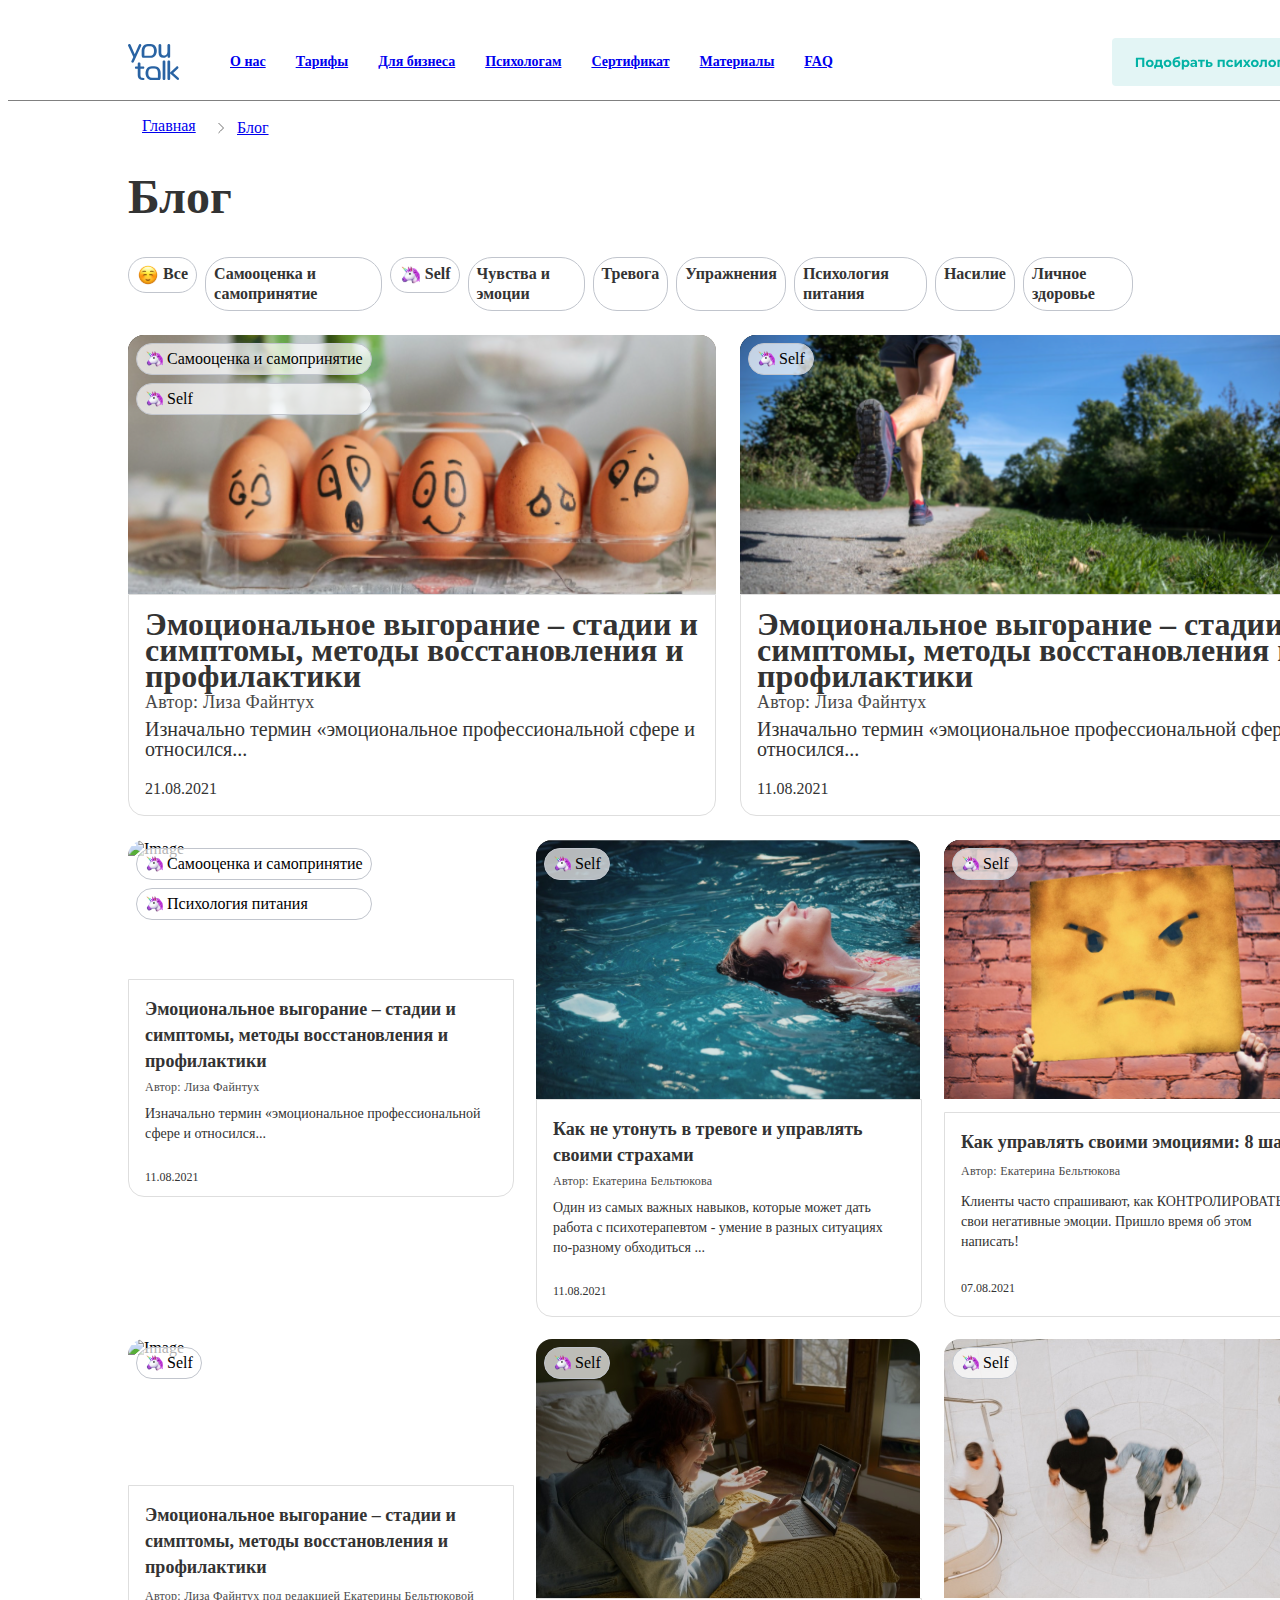
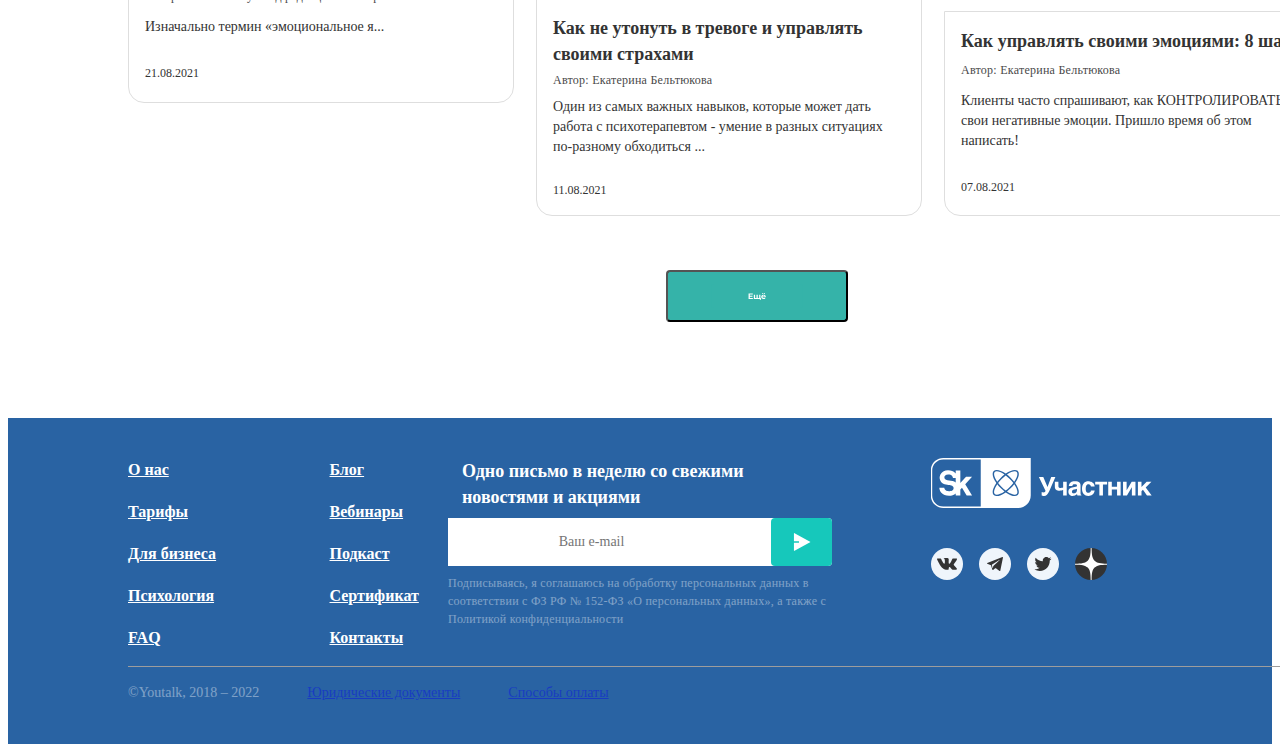
==== commit f5d29c0d: "adaptive design Ipad Pro 12.9 page 1" ====
--- a/index.html
+++ b/index.html
@@ -65,14 +65,14 @@
     </div>
     <div class="main-blog-nav">
         <div class="blog-nav">
-            <div class="blog-nav-icon">
-                <div><img class="blog-nav-icon-image" src="/images/svg/smile.svg" alt="smile" width="18px" height="18px"><span class="blog-nav-icon-text">Все</span></div>
+            <div>
+                <div class="blog-nav-icon"><img class="blog-nav-icon-image" src="/images/svg/smile.svg" alt="smile" width="18px" height="18px"><span class="blog-nav-icon-text">Все</span></div>
             </div>
             <div class="blog-nav-icon">
                 <div class="blog-nav-icon-text"><span>Самооценка и самопринятие</span></div>
             </div>
-            <div class="blog-nav-icon">
-                <div><img class="blog-nav-icon-image" src="/images/svg/Image.svg" alt="Image" width="18px" height="18px"><span class="blog-nav-icon-text">Self</span></div>
+            <div>
+                <div class="blog-nav-icon"><img class="blog-nav-icon-image" src="/images/svg/Image.svg" alt="Image" width="18px" height="18px"><span class="blog-nav-icon-text">Self</span></div>
             </div>
             <div class="blog-nav-icon">
                 <div class="blog-nav-icon-text"><span>Чувства и эмоции</span></div>
@@ -229,16 +229,20 @@
         <div class="main-footer">
             <div class="footer">
                 <div class="menu-footer">
-                    <a href="#about">О нас</a>
-                    <a href="#rates">Тарифы</a>
-                    <a href="#business">Для бизнеса</a>
-                    <a href="#psychologists">Психология</a>
-                    <a href="#FAQ">FAQ</a>
-                    <a href="#blog">Блог</a>
-                    <a href="#webinars">Вебинары</a>
-                    <a href="#podcast">Подкаст</a>
-                    <a href="#certificate">Сертификат</a>
-                    <a href="#contacts">Контакты</a>    
+                    <div class="menu-footer-blog-about">
+                        <a class="menu-footer-txt" href="#about">О нас</a>
+                        <a class="menu-footer-txt" href="#rates">Тарифы</a>
+                        <a class="menu-footer-txt" href="#business">Для бизнеса</a>
+                        <a class="menu-footer-txt" href="#psychologists">Психология</a>
+                        <a class="menu-footer-txt" href="#FAQ">FAQ</a>
+                    </div>
+                    <div class="menu-footer-blog-info">
+                        <a class="menu-footer-txt" href="#blog">Блог</a>
+                        <a class="menu-footer-txt" href="#webinars">Вебинары</a>
+                        <a class="menu-footer-txt" href="#podcast">Подкаст</a>
+                        <a class="menu-footer-txt" href="#certificate">Сертификат</a>
+                        <a class="menu-footer-txt" href="#contacts">Контакты</a>   
+                    </div> 
                 </div>
                 <div class="menu-footer-mail">
                     <h1 class="menu-footer-mail-text">Одно письмо в неделю со свежими новостями и акциями</h1>
@@ -250,21 +254,21 @@
                 </div>
                 <div class="social-footer">
                     <div>
-                        <a href="https://sk.ru/">
+                        <a class="social-footer-SK" href="https://sk.ru/">
                             <img src="images/svg/Frame_1.svg" alt="SK">
                         </a>  
                     </div>                
-                    <div>
-                        <a href="https://vk.com/youtalk.therapy">
+                    <div class="social-footer-networks">
+                        <a class="social-footer-networks" href="https://vk.com/youtalk.therapy">
                             <img src="images/svg/VK.svg" alt="Иконка логотипа ВКонтакте">
                         </a>
-                        <a href="https://t.me/youtalktherapy">
+                        <a class="social-footer-networks" href="https://t.me/youtalktherapy">
                             <img src="images/svg/Teleram.svg" alt="Иконка логотипа Телеграмм">
                         </a>
-                        <a href="https://twitter.com/youtalk_therapy">
+                        <a class="social-footer-networks" href="https://twitter.com/youtalk_therapy">
                             <img src="images/svg/Twit.svg" alt="Иконка логотипа Твиттер">
                         </a>
-                        <a href="https://zen.yandex.ru/youtalk_therapy">
+                        <a class="social-footer-networks" href="https://zen.yandex.ru/youtalk_therapy">
                             <img src="images/svg/dzen.svg" alt="Иконка логотипа Дзен">
                         </a>    
                     </div>
--- a/css/style.css
+++ b/css/style.css
@@ -43,15 +43,12 @@
 
 .nav-button-text {
     display: flex;
-    /* justify-content: flex-end;
-    align-self: flex-end; */
     margin: 14px;
     height: 48px;
 }
 
 .nav-button {
-    display: inline-flex;
-    padding: 14px 20px;
+    display: flex;
     align-items: center;
     gap: 10px;
     border-radius: 4px;
@@ -68,7 +65,6 @@
     font-weight: 700;
     line-height: normal;
     max-width:190px;
-    /* height:20px; */
 }
 
 .nav-mobile-menu{
@@ -160,13 +156,13 @@
 }
 
 .blog-nav {
-    display: inline-flex;
+    display: flex;
     align-items: flex-start;
     gap: 8px;
 } 
 
 .blog-nav-icon {
-    display: inline-flex;
+    display: flex;
     padding: 6px 8px;
     align-items: flex-start;
     gap: 4px;
@@ -176,7 +172,7 @@
 }
 
 .blog-nav-icon-image {
-    display: inline-flex;
+    display: flex;
     width: 20px;
     height: 20px;
     padding: 1px;
@@ -187,7 +183,7 @@
 .blog-nav-icon-text {
     color: #333;
     font-family: Montserrat;
-    font-size: 14px;
+    font-size: 16px;
     font-style: normal;
     font-weight: 600;
     line-height: 20px; /* 142.857% */
@@ -502,22 +498,40 @@
 
 .menu-footer {
     display: grid;
-    grid-template-columns: 164px 164px;
-    /* text-decoration: #FFF;
+    grid-template-columns: 1fr 1fr;
+    grid-template-rows: 1fr;
+    max-width: 310px;
+    max-height: 184px;
+    gap: 93px;
+}
+
+
+.menu-footer-blog-about {
+    display: flex;
+    flex-direction: column;
+    gap: 18px;
+    max-width: 111px;
+    max-height: auto;
+}
+
+.menu-footer-blog-info {
+    display: flex;
+    flex-direction: column;
+    gap: 18px;
+    max-width: 106px;
+    max-height: auto;
+}
+
+.menu-footer-txt {
+    color: #FFF;
     font-family: Montserrat sans-serif;
     font-size: 16px;
     font-style: normal;
     font-weight: 700;
-    line-height: 24px;  */
+    line-height: 24px; 
 }
 
 .menu-footer-mail { 
-    /* display: grid;
-    box-sizing: border-box;
-    align-items: center;
-    gap: 8px;
-    justify-content: end;
-    align-items: center; */
     display: flex;
   flex-direction: column;
   align-items: center;
@@ -577,14 +591,30 @@
     line-height: 18px; /* 150% */
     letter-spacing: 0.25px;
     opacity: 0.4;
-    width: 486px;
-}
-
+    max-width: 486px;
+    height: auto;
+    margin: 0px;
+}
+
+.social-footer-SK {
+    display: flex;
+    max-width: 221px;
+    max-height: 50px;  
+}
+
+.social-footer-networks {
+    display: flex;
+    align-items: flex-start;
+    gap: 16px;
+}
 .social-footer {
-    display: flex;
-    flex-direction: column;
-    align-items: flex-end;
+    display: grid;
+    grid-template-columns: 1fr;
+    grid-template-rows: 1fr 1fr;
     gap: 40px;
+    max-width: 221px;
+    max-height: 122px;
+    justify-self: flex-end;
 }
 
 .footer-line {
@@ -641,7 +671,6 @@
 
     .main-nav-logo-links {
         gap: 32px;
-        margin-left: 32px;
     }
 
     .nav_menu {
@@ -675,10 +704,6 @@
 
     .menu-item {
         margin-right: 16px;
-    }
-
-    .logo {
-        margin-right: 32px;
     }
 
     .main-blog-nav {
@@ -770,6 +795,15 @@
         margin: 35px 421px 60px;
     }
 
+    .main-blog-nav {
+        grid-template-columns: 1fr;
+        grid-template-rows: 1fr;
+    }
+
+    .blog-nav {
+        flex-wrap: wrap;
+    }
+
     .main-footer {
         max-width: 1024px;
         padding: 40px 26px 78px 38px;
@@ -777,6 +811,15 @@
 
     .menu-footer {
         margin: 0px 20px 20px 20px;
+        gap: 30px;
+    }
+
+    .menu-footer-blog-about {
+
+    }
+
+    .menu-footer-blog-info {
+
     }
 
     .menu-footer-mail {
@@ -785,6 +828,10 @@
 
     .menu-footer-mail input {
         max-width: 200px;
+    }
+
+    .footer-text {
+        max-width: 450px;
     }
 
     .social-footer {
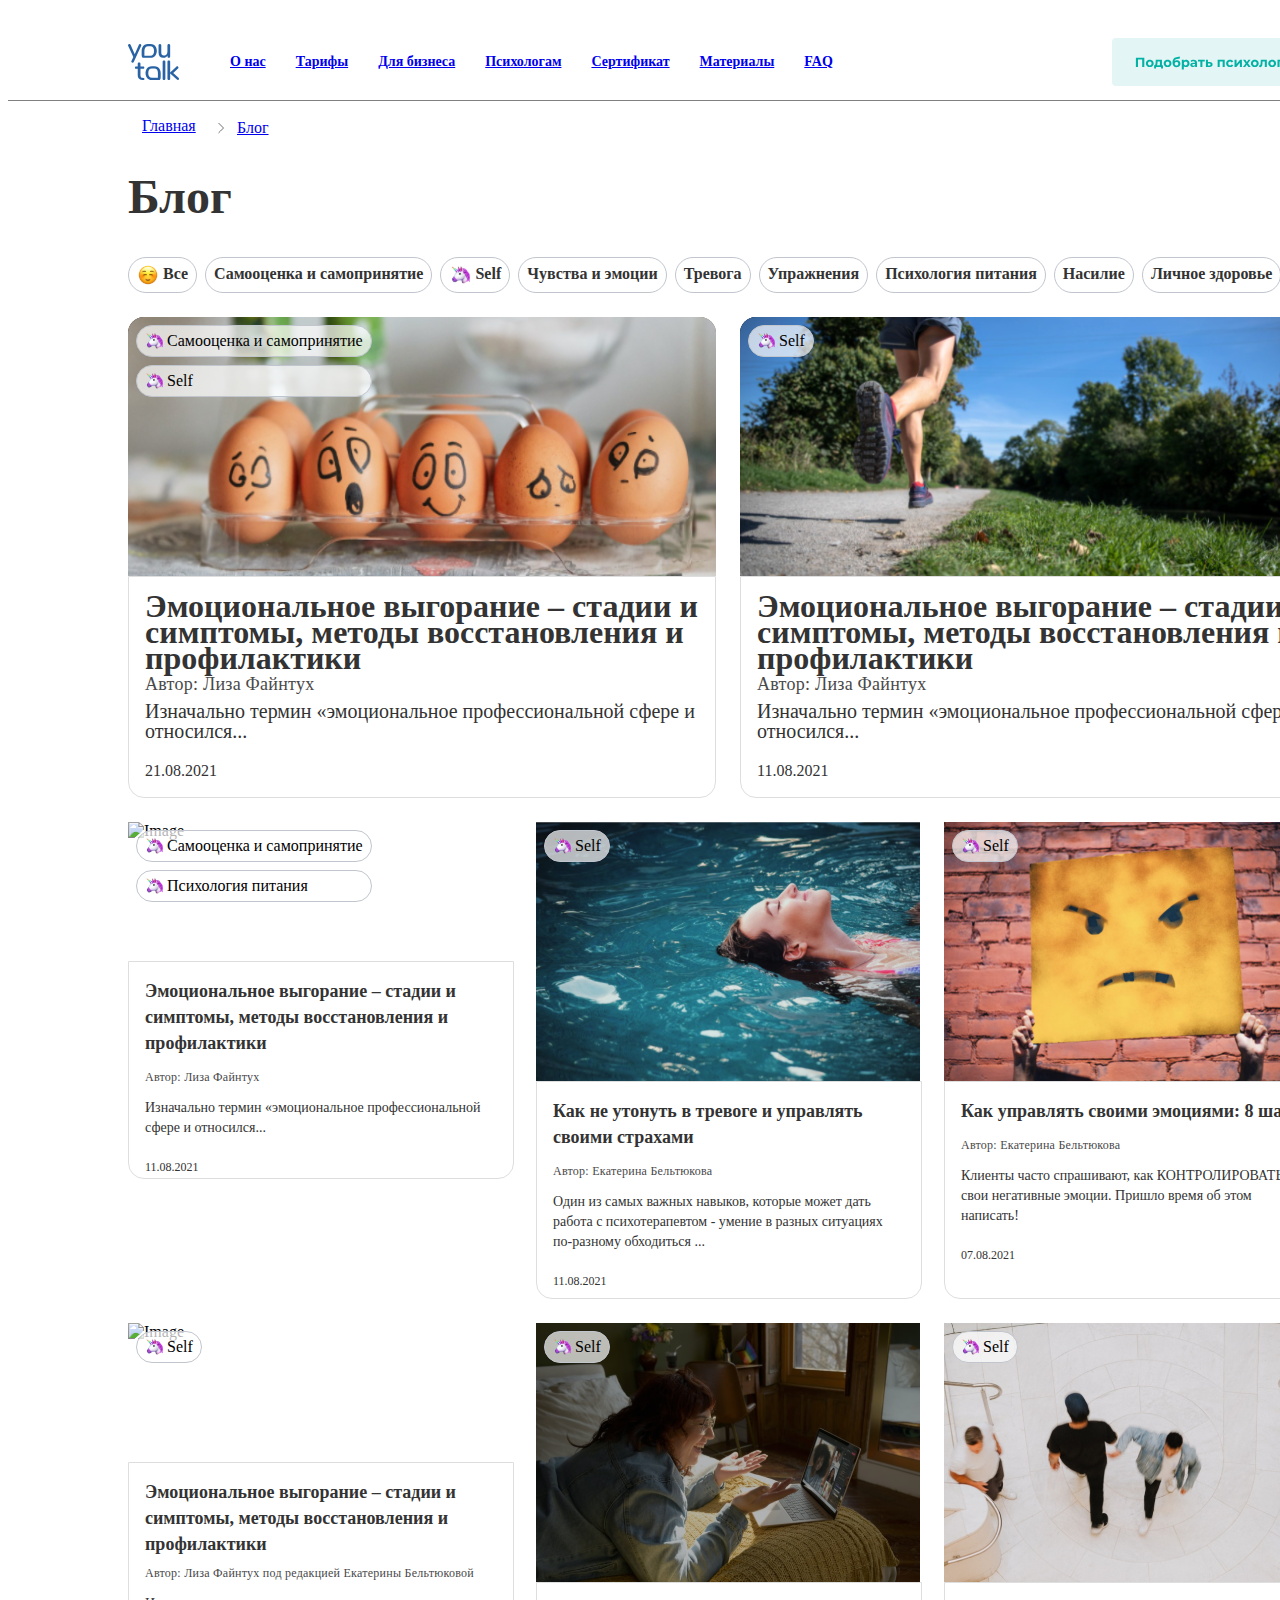
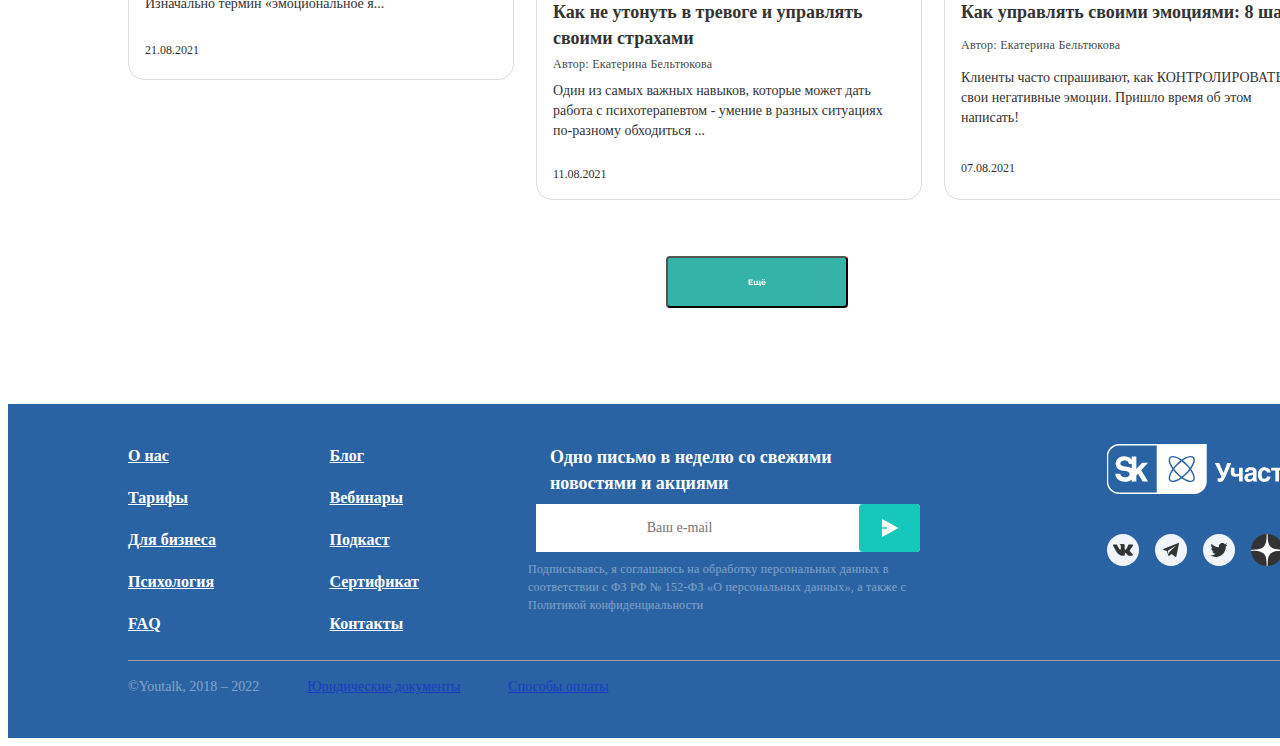
==== commit 91df09ec: "adaptive design" ====
--- a/index.html
+++ b/index.html
@@ -11,7 +11,7 @@
         <nav class="main-nav">
             <div class="main-nav-logo-links">
                 <img class="logo" src="images/svg/logo.svg" alt="Лого" width="51" height="36">
-                <ul class="nav_menu">
+                <div class="nav_menu">
                     <a class="menu-item" href="#about"><strong>О нас</strong></a>
                     <a class="menu-item" href="#rates"><strong>Тарифы</strong></a>
                     <a class="menu-item" href="#business"><strong>Для бизнеса</strong></a>
@@ -19,7 +19,7 @@
                     <a class="menu-item" href="#certificate"><strong>Сертификат</strong></a>
                     <a class="menu-item" href="#materials"><strong>Материалы</strong></a>
                     <a class="menu-item" href="#FAQ"><strong>FAQ</strong></a>
-                </ul>
+                </div>
             </div>
             <div class="nav-button-text">
                 <button class="nav-button">
@@ -100,8 +100,8 @@
                 <div class="article-img-container">
                     <img class="image" src="images/svg/image1.svg" alt="Rectangle">
                     <div class="article-img-container-icon">
-                        <div class="article-img-container-button"><img src="/images/svg/Image.svg" alt="image"><span>Самооценка и самопринятие</span></div>   
-                        <div class="article-img-container-button"><img src="/images/svg/Image.svg" alt="image"><span>Self</span></div>  
+                        <div class="article-img-container-button"><img src="/images/svg/Image.svg" alt="Icon"><span>Самооценка и самопринятие</span></div>   
+                        <div class="article-img-container-button"><img src="/images/svg/Image.svg" alt="Icon"><span>Self</span></div>  
                     </div>
                 </div>
                 <div class="article-txt-container">
@@ -129,9 +129,9 @@
             </article> 
         </div>
         <div class="average-articles-container">
-            <article class="article-container-two"> 
+            <article class="article-container-two article-container-emotional-burnout"> 
                 <div class="article-img-container-two">
-                    <img class="image" src="images/svg/image3.svg" alt="Image">
+                    <img class="image-small" src="images/svg/image3.svg" alt="Image">
                     <div class="article-img-container-two-icon">
                         <div class="article-img-container-button"><img src="/images/svg/Image.svg" alt="Image"><span>Самооценка и самопринятие</span></div>
                         <div class="article-img-container-button"><img src="/images/svg/Image.svg" alt="Image"><span>Психология питания</span></div>
@@ -145,9 +145,9 @@
                         <p class="button-date-container-two">11.08.2021</p>
                 </div>
             </article>
-            <article class="article-container-two">
+            <article class="article-container-two article-container-anxiety">
                 <div class="article-img-container-two">
-                    <img class="image" src="images/svg/image4.svg" alt="Image">
+                    <img class="image-small" src="images/svg/image4.svg" alt="Image">
                     <div class="article-img-container-icon">                
                         <div class="article-img-container-button"><img src="/images/svg/Image.svg" alt="image"><span>Self</span></div>
                     </div>
@@ -159,9 +159,9 @@
                     <p class="button-date-container-two">11.08.2021</p>
                 </div>
             </article>
-            <article class="article-container-two">
+            <article class="article-container-two article-container-how-to-manage">
                 <div class="article-img-container-two">
-                    <img class="image" src="images/svg/image5.svg" alt="Image">
+                    <img class="image-small" src="images/svg/image5.svg" alt="Image">
                     <div class="article-img-container-icon">                
                         <div class="article-img-container-button"><img src="/images/svg/Image.svg" alt="image"><span>Self</span></div>
                     </div>
@@ -175,9 +175,9 @@
             </article>
         </div>
         <div class="small-articles-container">
-            <article class="article-container-three"> 
+            <article class="article-container-three small-article-container-emotional-burnout"> 
                 <div class="article-img-container-three">
-                    <img class="image" src="images/svg/image6.svg" alt="Image">
+                    <img class="image-small" src="images/svg/image6.svg" alt="Image">
                     <div class="article-img-container-three-icon">                
                         <div class="article-img-container-button"><img src="/images/svg/Image.svg" alt="image"><span>Self</span></div>
                     </div>
@@ -189,9 +189,9 @@
                     <p class="button-date-container-three">21.08.2021</p>
                 </div>
             </article>
-            <article class="article-container-three"> 
+            <article class="article-container-three small-article-container-anxiety"> 
                 <div class="article-img-container-three">
-                    <img class="image" src="images/svg/Image7.svg" alt="Image">
+                    <img class="image-small" src="images/svg/Image7.svg" alt="Image">
                     <div class="article-img-container-three-icon">                
                         <div class="article-img-container-button"><img src="/images/svg/Image.svg" alt="image"><span>Self</span></div>
                     </div>
@@ -203,9 +203,9 @@
                     <p class="button-date-container-three">11.08.2021</p>
                 </div>
             </article>
-            <article class="article-container-three"> 
+            <article class="article-container-three small-article-container-how-to-manage"> 
                 <div class="article-img-container-three">
-                    <img class="image" src="images/svg/Image8.svg" alt="Image">
+                    <img class="image-small" src="images/svg/Image8.svg" alt="Image">
                     <div class="article-img-container-three-icon">                
                         <div class="article-img-container-button"><img src="/images/svg/Image.svg" alt="image"><span>Self</span></div>
                     </div>
--- a/css/style.css
+++ b/css/style.css
@@ -1,7 +1,7 @@
 body {
     display: flex;
     flex-direction: column;
-    max-width: 1440px;
+    width: 1440px;
 }
 
 .main-nav {
@@ -201,11 +201,11 @@
     gap: 24px;
     max-width: 588px;
 }
-
+/* 
 .big-articles-container img{
     max-width: 588px;
     max-height: 260px;
-}
+} */
 
 .article-container {
     display: grid;
@@ -288,13 +288,13 @@
     grid-template-columns: 1fr 1fr 1fr;
     margin-bottom: 24px;
     max-width: 384px;
-    max-height: 475px;
+    /* max-height: 475px; */
     gap: 24px;
 }
 
 .average-articles-container img{
     max-width: 384px;
-    max-height: 260px;
+    /* max-height: 260px; */
 }
 
 .article-container-two {
@@ -316,12 +316,12 @@
  }
 
 .article-txt-container-two {
-    display: grid; 
+    /* display: grid; */
     border: solid 1px #DEDEDE;
     border-radius: 0px 0px 16px 16px;
     color: var(--text-primary, #333);
     max-width: 384px;
-    max-height: 216px;
+    height: 216px;
 }
 
 .article_txt-two {
@@ -343,7 +343,7 @@
     font-weight: 400;
     line-height: 18px; 
     letter-spacing: 0.25px;
-    margin: 0px auto 0px 16px;
+    margin-left: 16px;
     width: 352px;
     height: auto;
 }
@@ -370,7 +370,7 @@
     grid-template-columns: 1fr 1fr 1fr;
     margin-bottom: 24px;
     max-width: 384px;
-    max-height: 475px;
+    /* max-height: 475px; */
     gap: 24px;
 }
 
@@ -403,7 +403,7 @@
     border-radius: 0px 0px 16px 16px;
     color: var(--text-primary, #333);
     max-width: 384px;
-    max-height: 216px;
+    height: 216px;
 }
 
 .article_txt-three {
@@ -501,7 +501,7 @@
     grid-template-columns: 1fr 1fr;
     grid-template-rows: 1fr;
     max-width: 310px;
-    max-height: 184px;
+    /* max-height: 184px; */
     gap: 93px;
 }
 
@@ -658,7 +658,7 @@
 
 @media screen and (max-width: 1024px){
     body {
-        max-width: 1024px;
+        width: 1024px;
     }
 
     .main-nav {
@@ -686,6 +686,11 @@
         margin: 40px 464px 32px 33px;
     }
 
+    .separate {
+        width: 1024px;
+    }
+
+
     main {
         width: 1024px;
         padding-left: 32px;
@@ -711,8 +716,12 @@
         flex-wrap: wrap;
     }
 
-    .big-articles-container img{
+    /* .big-articles-container img{
         max-width: 468px;
+    } */
+
+    .image {
+        width: 468px;
     }
 
     .big-articles-container {
@@ -726,12 +735,11 @@
 
     .average-articles-container {
         max-width: 304px;
-        max-height: 458px;
+        /* max-height: 458px; */
     }
 
     .average-articles-container img{
         max-width: 304px;
-        max-height: 206px;
     }
 
     .small-articles-container {
@@ -742,7 +750,6 @@
 
     .small-articles-container img{
         max-width: 304px;
-        max-height: 206px;
     }
 
     .article-container-three {
@@ -771,7 +778,7 @@
 
     .article-txt-container-two {
         max-width: 304px;
-        max-height: 253px;
+        /* max-height: 253px; */
     }    
 
     .article_txt-two {
@@ -810,16 +817,9 @@
     }
 
     .menu-footer {
-        margin: 0px 20px 20px 20px;
         gap: 30px;
-    }
-
-    .menu-footer-blog-about {
-
-    }
-
-    .menu-footer-blog-info {
-
+        max-width: 247px;
+        max-height: 184px;
     }
 
     .menu-footer-mail {
@@ -839,4 +839,128 @@
     margin-right: 10px;
     }
 }
-
+@media screen and (max-width: 768px) {
+    body {
+        width: 768px;
+    }
+    
+    .nav_menu {
+        display: none;
+    }
+
+    .nav-button-text {
+        display: none;
+    }
+
+    .main-nav-page {
+        margin-left: 20px;
+    }
+    
+    .separate {
+        width: 768px;
+    }
+
+    .blog {
+        width: 527px;
+        margin: 40px 220px 32px 21px;
+    }
+
+    main {
+        width: 768px;
+        padding-left: 20px;
+        padding-right: 20px;
+        height: 3551px;
+    }
+
+    /* .big-articles-container img{
+        max-width: 728px;
+    } */
+
+    .main-nav {
+        max-width: 768px;
+    }
+
+    .image {
+        width: 728px;
+    }
+
+    .big-articles-container {
+       grid-template-columns: 1fr;
+        max-width: 728px;
+    }
+
+    .article-container {
+        max-width: 768px;
+    }
+
+    .main-blog-nav {
+        margin-left: 20px;
+        margin-right: 20px;
+        width: 728px;
+    }
+
+    .average-articles-container {
+        max-width: 352px;
+    }
+
+    .average-articles-container img{
+        max-width: 352px;
+    }
+
+    .article-container-two {
+        width: 352px;
+    }
+
+    /* .image-small {
+        width: 352px;
+    } */
+    
+    .article-txt-container-two {
+        max-width: 352px;
+        max-height: 241px;
+    }
+
+    .small-articles-container {
+        max-width: 352px;
+    }
+
+    .small-articles-container img{
+        max-width: 352px;
+    }
+
+    .article-container-three {
+        max-width: 352px;
+    }
+
+    .article-txt-container-three {
+        max-width: 352px;
+        max-height: 241px;
+    }
+
+    .main-button-text {
+        margin: 33px 289px 55px 297px;
+    }
+
+    .main-footer {
+        width: 768px;
+    }
+
+    .footer {
+        grid-template-columns: repeat(2, 1fr);
+        max-width: 768px;
+    }
+
+    .average-articles-container {
+        grid-template-columns: 1fr 1fr;
+        /* gap: 24px; */
+    }
+
+    .article-container-how-to-manage {
+        display: grid;
+        grid-template-columns: 1fr;
+    }
+
+
+
+}
+
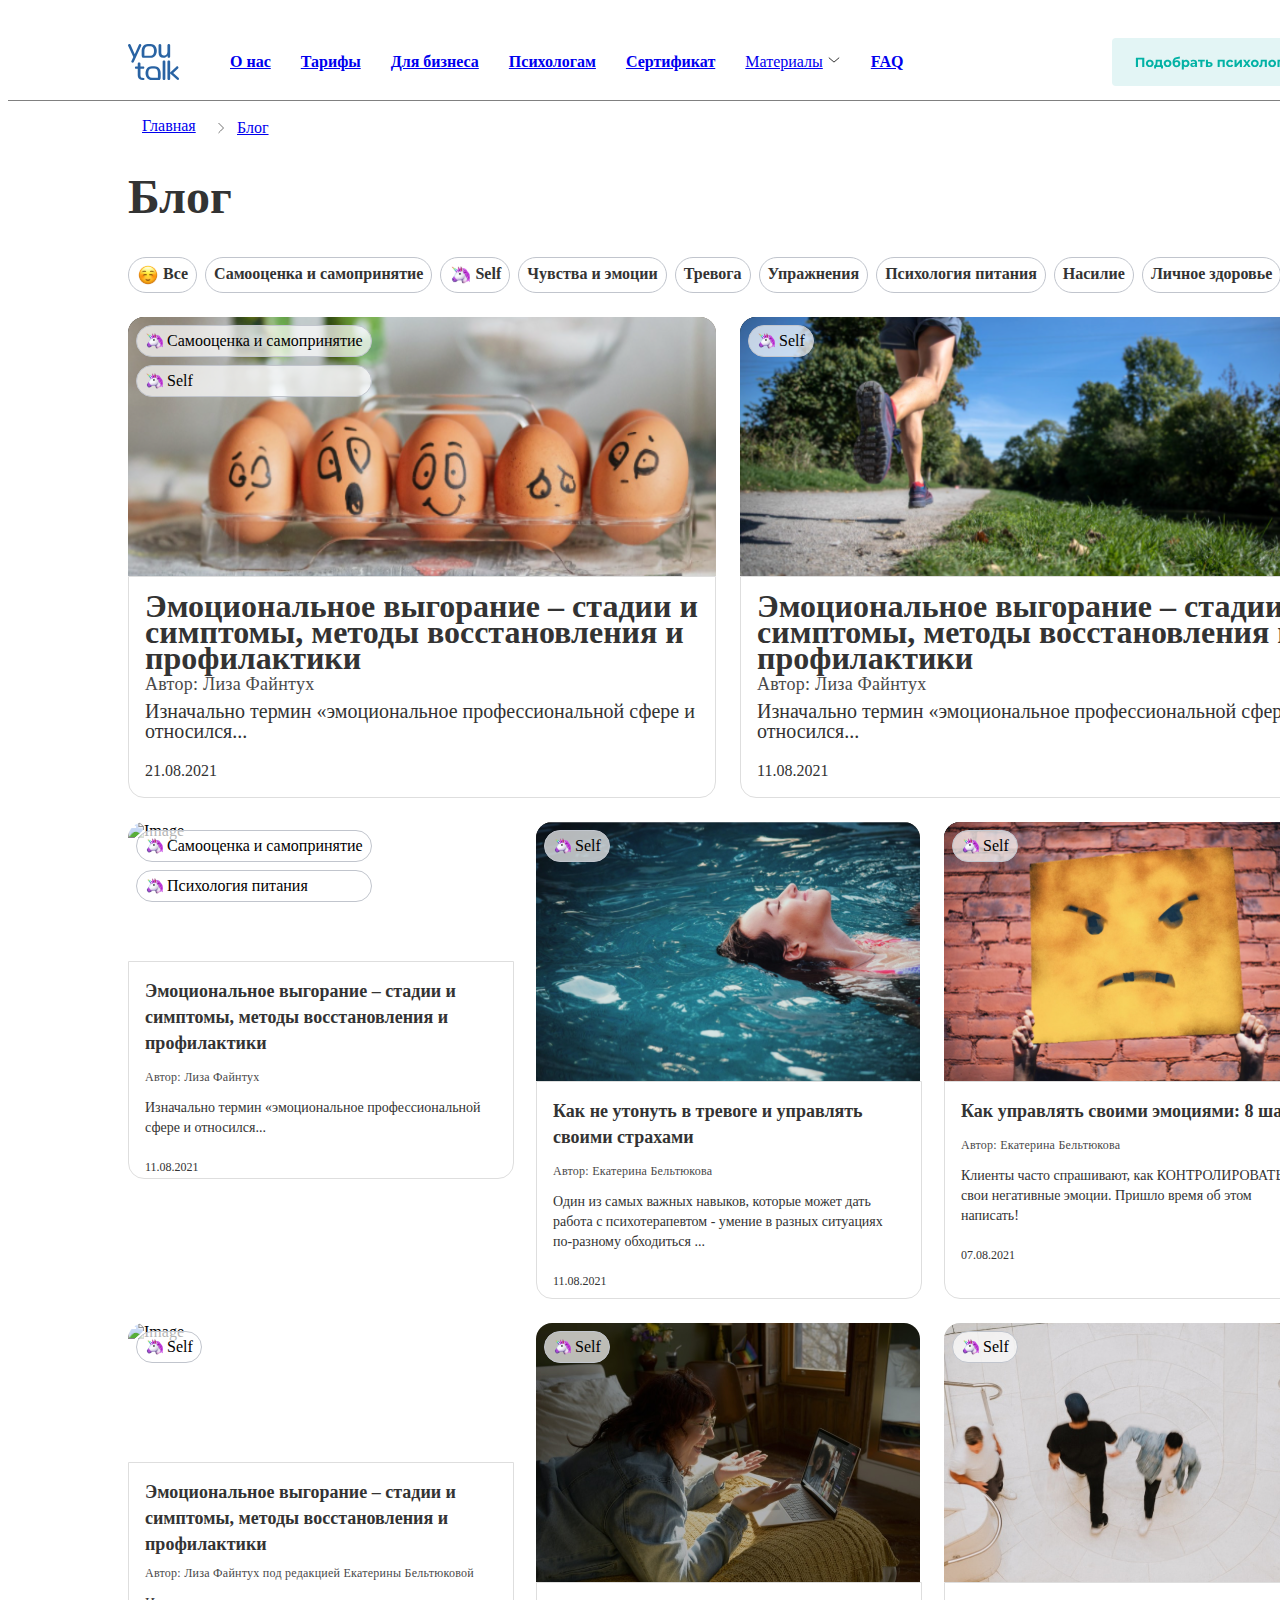
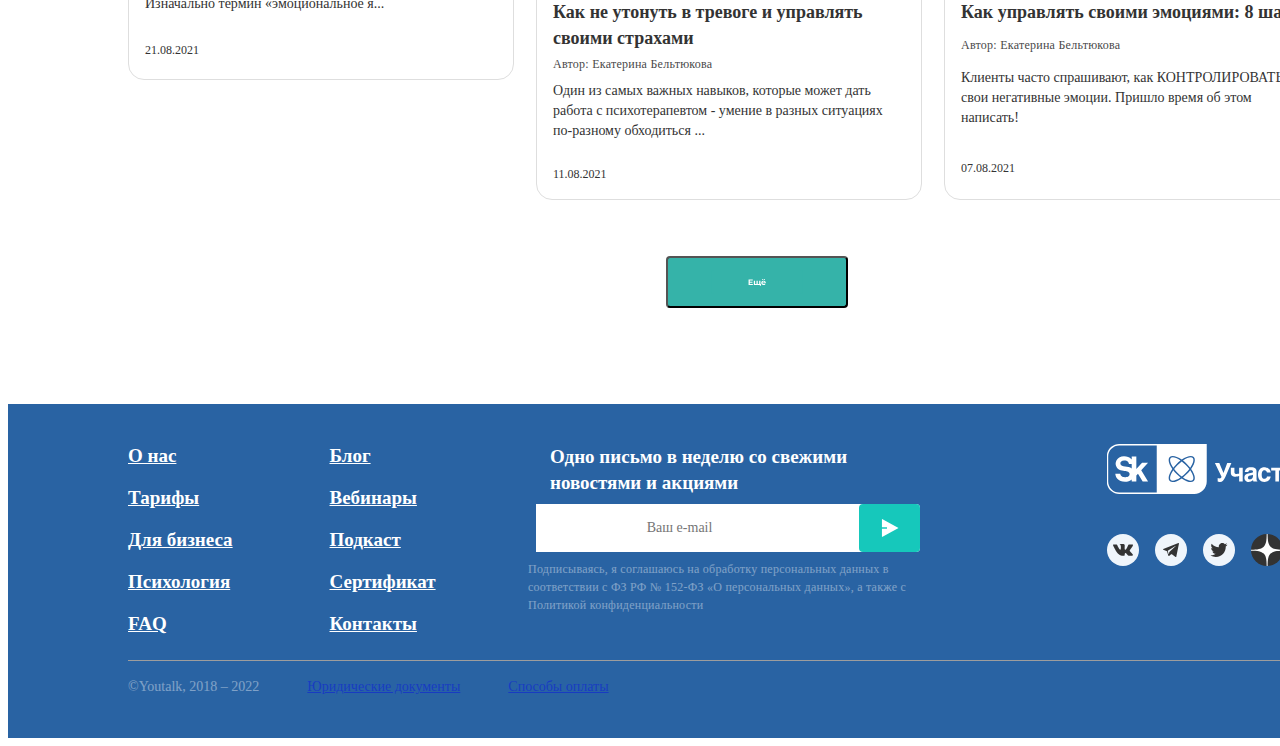
==== commit 274e5272: "adaptive design mini" ====
--- a/index.html
+++ b/index.html
@@ -17,7 +17,16 @@
                     <a class="menu-item" href="#business"><strong>Для бизнеса</strong></a>
                     <a class="menu-item" href="#psychologists"><strong>Психологам</strong></a>
                     <a class="menu-item" href="#certificate"><strong>Сертификат</strong></a>
-                    <a class="menu-item" href="#materials"><strong>Материалы</strong></a>
+                    <div class="menu-item-materials">
+                        <div>
+                            <a class="menu-item" href="#materials">Материалы</a>
+                        </div>
+                        <div>
+                            <svg xmlns="http://www.w3.org/2000/svg" width="14" height="14" viewBox="0 0 14 14" fill="none">
+                                <path d="M2.09998 4.8999L6.99998 9.0999L11.9 4.8999" stroke="#333333" stroke-linecap="round" stroke-linejoin="round"/>
+                            </svg>
+                        </div>   
+                    </div>
                     <a class="menu-item" href="#FAQ"><strong>FAQ</strong></a>
                 </div>
             </div>
@@ -27,9 +36,9 @@
                 </button>
             </div>
             <div class="nav-mobile-menu">
-                <div class="bar"></div>
-                <div class="bar"></div>
-                <div class="bar"></div>
+                <svg xmlns="http://www.w3.org/2000/svg" width="40" height="40" viewBox="0 0 40 40" fill="none">
+                    <path d="M11 14C11 13.4477 11.4477 13 12 13H28C28.5523 13 29 13.4477 29 14C29 14.5523 28.5523 15 28 15H12C11.4477 15 11 14.5523 11 14ZM11 20C11 19.4477 11.4477 19 12 19H28C28.5523 19 29 19.4477 29 20C29 20.5523 28.5523 21 28 21H12C11.4477 21 11 20.5523 11 20ZM11 26C11 25.4477 11.4477 25 12 25H28C28.5523 25 29 25.4477 29 26C29 26.5523 28.5523 27 28 27H12C11.4477 27 11 26.5523 11 26Z" fill="#03B2A5"/>
+                </svg>
             </div>
         </nav>
     </header>
@@ -173,8 +182,6 @@
                     <p class="button-date-container-two">07.08.2021</p>
                 </div>    
             </article>
-        </div>
-        <div class="small-articles-container">
             <article class="article-container-three small-article-container-emotional-burnout"> 
                 <div class="article-img-container-three">
                     <img class="image-small" src="images/svg/image6.svg" alt="Image">
--- a/css/style.css
+++ b/css/style.css
@@ -11,7 +11,7 @@
     margin-top: 16px;
     margin-right: 120px;
     justify-content: space-between;
-    gap: 164px;
+    /* gap: 286px; */
     width: 1200px;
 }
 
@@ -29,7 +29,7 @@
     color: var(--text-primary, #333);
     text-align: center;
     font-family: Montserrat sans-serif;
-    font-size: 14px;
+    font-size: 16px;
     font-style: normal;
     font-weight: 500;
     line-height: 114%; 
@@ -41,6 +41,11 @@
     display: flex;
 }
 
+.menu-item-materials {
+    display: flex;
+    gap: 4px;
+}
+
 .nav-button-text {
     display: flex;
     margin: 14px;
@@ -67,17 +72,16 @@
     max-width:190px;
 }
 
-.nav-mobile-menu{
+.nav-mobile-menu {
     display: none;
-    cursor: pointer;
-}
-
-.bar {
+}
+
+/* .bar {
     width: 25px;
     height: 3px;
     background-color: #03B2A5;
     margin: 6px 0;
-}
+} */
 
 .separate {
     width: 1440px;
@@ -295,6 +299,7 @@
 .average-articles-container img{
     max-width: 384px;
     /* max-height: 260px; */
+    border-radius: 16px 16px 0px 0px;
 }
 
 .article-container-two {
@@ -365,7 +370,7 @@
    font-family: Montserrat sans-serif;
 }
 
-.small-articles-container {
+.small-articles-container .average-articles-container {
     display: grid;
     grid-template-columns: 1fr 1fr 1fr;
     margin-bottom: 24px;
@@ -485,6 +490,7 @@
 }
 
 .main-footer { 
+    display: grid;
     background-color: #2963A3;
     padding: 40px 120px 41px 120px;
    }
@@ -511,7 +517,7 @@
     flex-direction: column;
     gap: 18px;
     max-width: 111px;
-    max-height: auto;
+    height: 184px;
 }
 
 .menu-footer-blog-info {
@@ -525,7 +531,7 @@
 .menu-footer-txt {
     color: #FFF;
     font-family: Montserrat sans-serif;
-    font-size: 16px;
+    font-size: 19px;
     font-style: normal;
     font-weight: 700;
     line-height: 24px; 
@@ -533,15 +539,15 @@
 
 .menu-footer-mail { 
     display: flex;
-  flex-direction: column;
-  align-items: center;
-  gap: 8px;
+    flex-direction: column;
+    align-items: center;
+    gap: 8px;
 }
 
 .menu-footer-mail-text {
     color: #FFF;
     font-family: Montserrat sans-serif;
-    font-size: 18px;
+    font-size: 19px;
     font-style: normal;
     font-weight: 700;
     line-height: 26px; 
@@ -618,6 +624,7 @@
 }
 
 .footer-line {
+    display: grid;
     width: 1200px;
     background-color: #9d9d9d;
     height: 1px;
@@ -663,10 +670,9 @@
 
     .main-nav {
         gap: 20px;
-        justify-content: flex-start;
         margin-left: 32px;
         margin-right: 32px;
-
+        width: 960px;
     }
 
     .main-nav-logo-links {
@@ -692,7 +698,7 @@
 
 
     main {
-        width: 1024px;
+        width: 960px;
         padding-left: 32px;
         padding-right: 32px;
     }
@@ -742,7 +748,7 @@
         max-width: 304px;
     }
 
-    .small-articles-container {
+    .small-articles-container .average-articles-container {
         max-width: 304px;
         max-height: 458px;
         gap: 24px;
@@ -782,20 +788,20 @@
     }    
 
     .article_txt-two {
-        max-width: 272px;
-        max-height: auto;
+        width: 272px;
+        height: auto;
      }
 
     .button-container-two { 
-        max-width: 272px;
+        width: 272px;
     } 
 
     .button-txt-container-two {
-        max-width: 272px;
+        width: 272px;
     } 
     
     .button-date-container-two {
-        max-width: 272px;
+        width: 272px;
     }
 
     .main-button-text {
@@ -812,14 +818,14 @@
     }
 
     .main-footer {
-        max-width: 1024px;
+        width: 1024px;
         padding: 40px 26px 78px 38px;
     }
 
     .menu-footer {
         gap: 30px;
         max-width: 247px;
-        max-height: 184px;
+        /* max-height: 184px; */
     }
 
     .menu-footer-mail {
@@ -852,8 +858,28 @@
         display: none;
     }
 
+    .nav-mobile-menu {
+        display: flex;
+        flex-direction: column;
+    }
+    
+    /* .bar {
+        width: 25px;
+        height: 3px;
+        background-color: #03B2A5;
+        margin: 4px 0;
+    } */
+
+    .main-nav {
+        width: 637px;
+        gap: 637px;
+    }
+
     .main-nav-page {
-        margin-left: 20px;
+        width: 748px;
+        margin-left: 0px;
+        margin-right: 0px;
+        padding-left: 20px;
     }
     
     .separate {
@@ -866,19 +892,15 @@
     }
 
     main {
-        width: 768px;
+        width: 728px;
         padding-left: 20px;
-        padding-right: 20px;
-        height: 3551px;
+        padding-right: 20px; 
+        /* height: 3551px; */
     }
 
     /* .big-articles-container img{
         max-width: 728px;
     } */
-
-    .main-nav {
-        max-width: 768px;
-    }
 
     .image {
         width: 728px;
@@ -920,7 +942,7 @@
         max-height: 241px;
     }
 
-    .small-articles-container {
+    .small-articles-container .average-articles-container {
         max-width: 352px;
     }
 
@@ -937,17 +959,68 @@
         max-height: 241px;
     }
 
+    .article_txt-three {
+        width: 320px;
+    }
+
+    .article_txt-two {
+        width: 320px;
+    }
+
+    .button-container-three {
+        width: 320px;
+    }
+
+    .button-container-two {
+        width: 320px;
+    } 
+
+    .button-txt-container-three {
+        width: 320px;
+    }
+
+    .button-txt-container-two {
+        width: 320px;
+    }
+
+    .button-date-container-two {
+        width: 320px;
+    }
+
+    .button-date-container-three {
+        width: 320px;
+    }
+    
     .main-button-text {
         margin: 33px 289px 55px 297px;
     }
 
     .main-footer {
-        width: 768px;
+        width: 728px;
+        padding: 35px 20px 23px 20px;
+        height: 396px;
     }
 
     .footer {
-        grid-template-columns: repeat(2, 1fr);
+        grid-template-columns: 278px 1fr;
         max-width: 768px;
+    }
+
+    .social-footer {
+        justify-self: flex-start;
+        margin-top: 26px;
+    }
+
+    .menu-footer {
+        margin-right: 31px;
+    }
+
+    .menu-footer-mail {
+        align-items: start;
+    }
+
+    .footer-line {
+        width: 728px;
     }
 
     .average-articles-container {
@@ -959,8 +1032,61 @@
         display: grid;
         grid-template-columns: 1fr;
     }
-
-
-
-}
-
+@media screen and (max-width: 414px) {
+        .nav-mobile-menu {
+            display: flex;
+            flex-direction: column;
+        }
+        
+        /* .bar {
+            width: 25px;
+            height: 3px;
+            background-color: #03B2A5;
+            margin: 4px 0;
+        } */
+    
+        .main-nav {
+            gap: 278px;
+            width: 366px;
+        }
+
+        .separate {
+            width: 414px;
+        }
+
+        .blog-nav-icon:nth-child(3),
+        .blog-nav-icon:nth-child(4),
+        .blog-nav-icon:nth-child(5),
+        .blog-nav-icon:nth-child(6),
+        .blog-nav-icon:nth-child(7),
+        .blog-nav-icon:nth-child(8),
+        .blog-nav-icon:nth-child(9) {
+        display: none;
+    }
+
+        .big-articles-container {
+            max-width: 374px;
+        }
+
+        .article-container {
+            max-width: 374px;
+        }
+
+        .image {
+            width: 374px;
+        }
+
+        .main-blog-nav {
+            width: 400px;
+        }
+
+        .average-articles-container {
+            grid-template-columns: 1fr;
+        }
+
+    }
+
+
+
+}
+
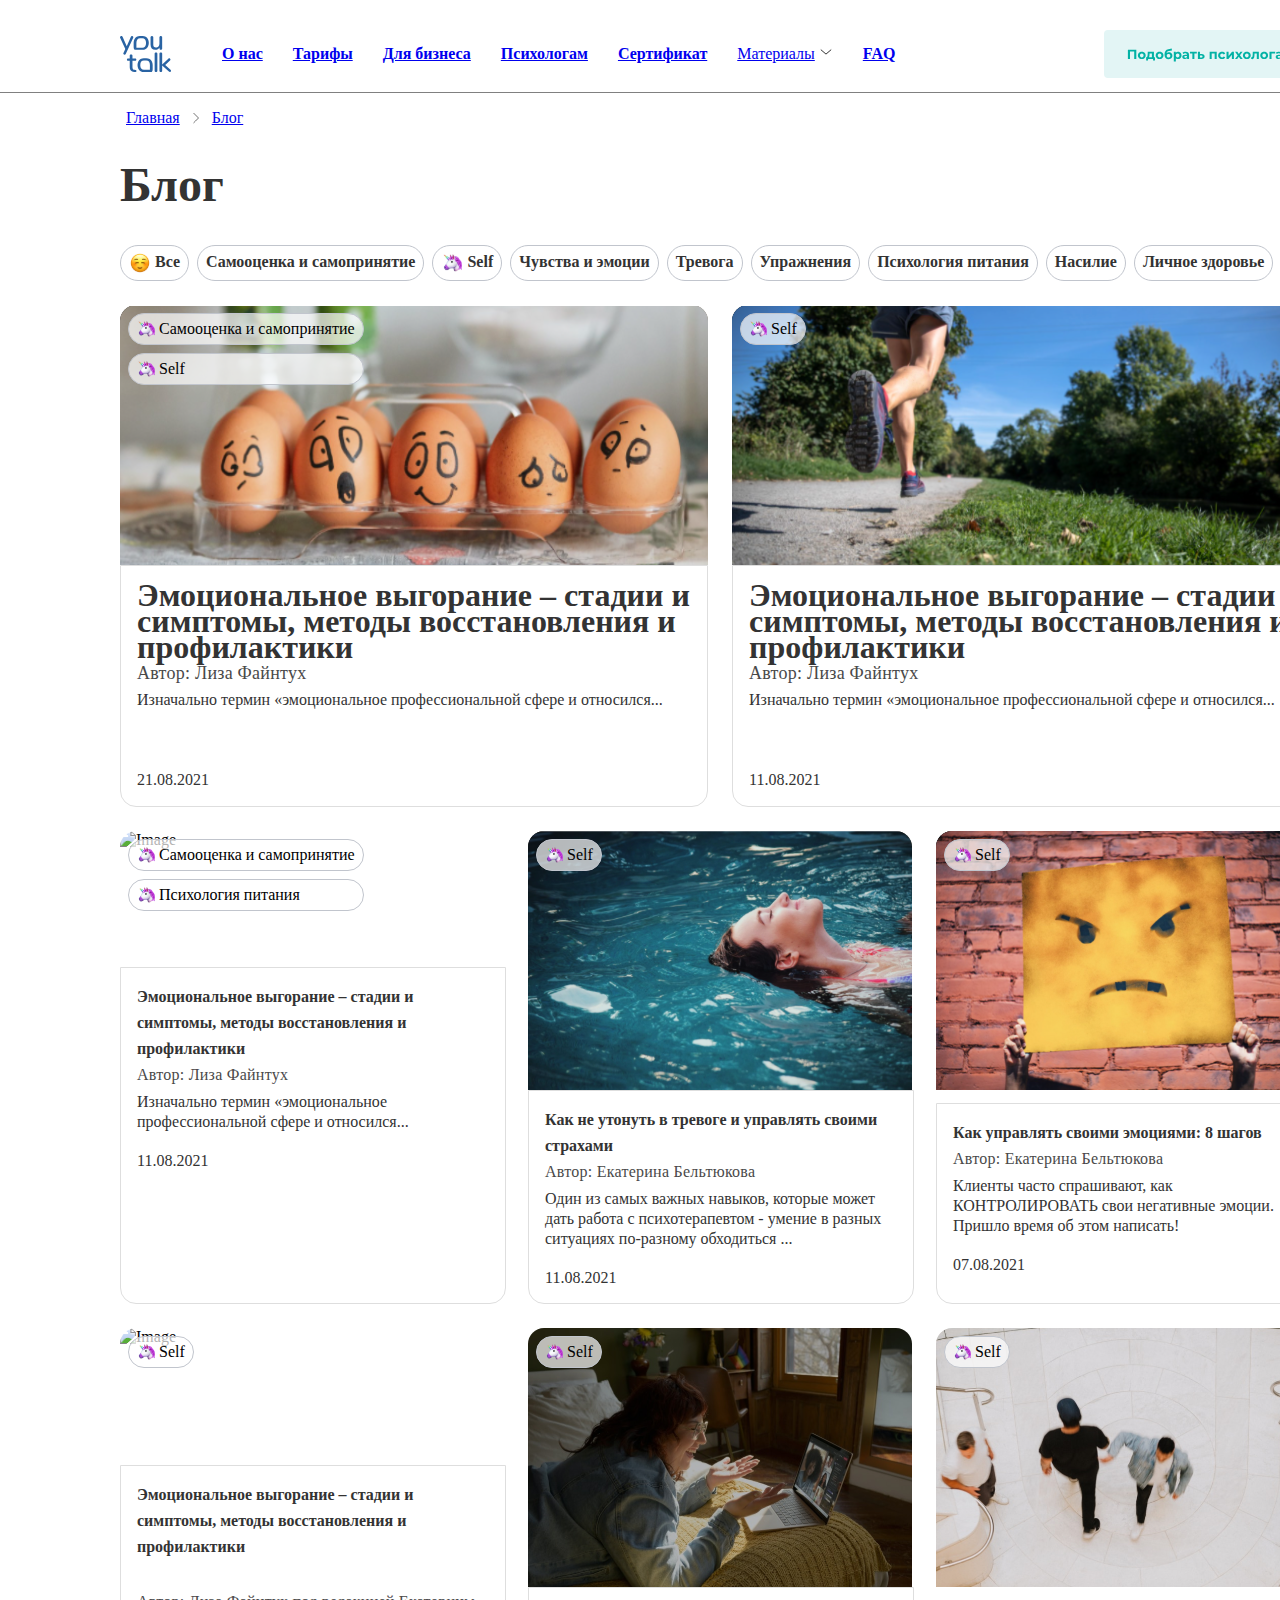
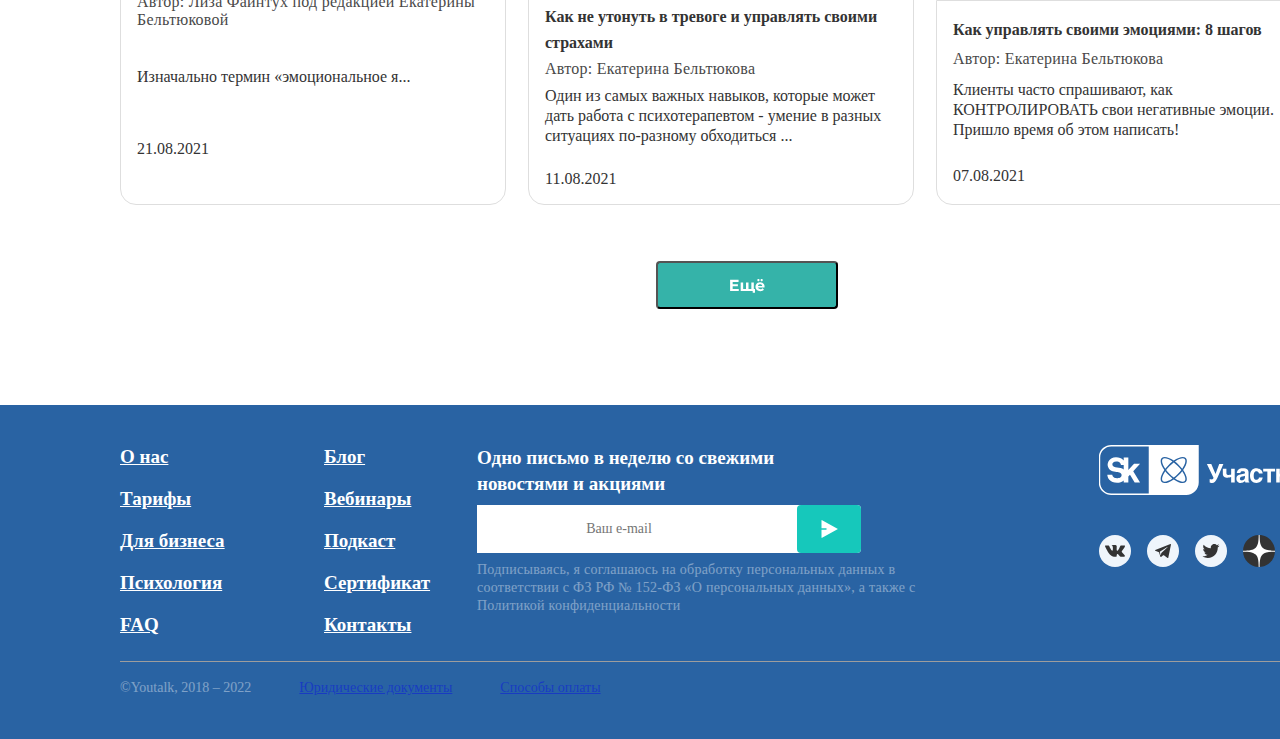
==== commit 60a8f249: "adaptive 320" ====
--- a/index.html
+++ b/index.html
@@ -32,7 +32,7 @@
             </div>
             <div class="nav-button-text">
                 <button class="nav-button">
-                    <img class="nav_button_text" src="images/svg/button.svg" aria-placeholder="Подобрать психолога">
+                    <img class="nav_button_text" src="images/svg/button.svg" alt="Подобрать психолога">
                 </button>
             </div>
             <div class="nav-mobile-menu">
@@ -107,7 +107,7 @@
         <div class="big-articles-container">
             <article class="article-container">
                 <div class="article-img-container">
-                    <img class="image" src="images/svg/image1.svg" alt="Rectangle">
+                    <div class="article-image-egg"></div>
                     <div class="article-img-container-icon">
                         <div class="article-img-container-button"><img src="/images/svg/Image.svg" alt="Icon"><span>Самооценка и самопринятие</span></div>   
                         <div class="article-img-container-button"><img src="/images/svg/Image.svg" alt="Icon"><span>Self</span></div>  
@@ -123,7 +123,7 @@
             </article>
             <article class="article-container">
                 <div class="article-img-container">
-                    <img class="image" src="images/svg/image2.svg" alt="Rectangle"> 
+                    <div class="image"></div>
                     <div class="article-img-container-icon">                
                         <div class="article-img-container-button"><img src="/images/svg/Image.svg" alt="image"><span>Self</span></div>
                     </div>
@@ -226,11 +226,7 @@
                 </div>
             </article>
         </div>
-        <div class="main-button-text">
-            <button class="main_button">
-                <img class="main_button_text" src="images/svg/button_else.svg" aria-placeholder="Еще">
-            </button>
-        </div>
+        <button class="main_button"></button>
     </main>
     <footer>
         <div class="main-footer">
--- a/css/style.css
+++ b/css/style.css
@@ -2,6 +2,7 @@
     display: flex;
     flex-direction: column;
     width: 1440px;
+    margin: 0px;
 }
 
 .main-nav {
@@ -11,7 +12,6 @@
     margin-top: 16px;
     margin-right: 120px;
     justify-content: space-between;
-    /* gap: 286px; */
     width: 1200px;
 }
 
@@ -76,21 +76,10 @@
     display: none;
 }
 
-/* .bar {
-    width: 25px;
-    height: 3px;
-    background-color: #03B2A5;
-    margin: 6px 0;
-} */
-
 .separate {
     width: 1440px;
     background-color: gray;
     height: 1px;
-}
-
-main {
-    
 }
 
 .main-nav-page {
@@ -108,12 +97,6 @@
     gap: 8px;
 }
 
-.main_basic_page {
-    padding: 0px 8px 4px;
-    box-sizing: border-box;
-    width: 71px;
-}
-
 .main-nav-icon {
     display: flex;
     width: 16px;
@@ -123,9 +106,7 @@
 .main_basic_page {
     display: flex;
     gap: 4px;
-    padding: 0px 8px 4px;
     box-sizing: border-box;
-    width: 71px;
 }
 
 .main_blog_page {
@@ -148,7 +129,7 @@
    font-size: 48px;
    font-style: normal;
    font-weight: 700;
-   line-height: 56px; /* 116.667% */
+   line-height: 56px; 
 }
 
 .main-blog-nav {
@@ -190,7 +171,7 @@
     font-size: 16px;
     font-style: normal;
     font-weight: 600;
-    line-height: 20px; /* 142.857% */
+    line-height: 20px; 
 }
 
 main {
@@ -205,11 +186,6 @@
     gap: 24px;
     max-width: 588px;
 }
-/* 
-.big-articles-container img{
-    max-width: 588px;
-    max-height: 260px;
-} */
 
 .article-container {
     display: grid;
@@ -224,6 +200,7 @@
     font-family: Montserrat sans-serif;
     font-style: normal;
     line-height: 26px;
+    /* height: 240px; */
 }
 
 .article_txt {
@@ -248,7 +225,8 @@
 
 .button-txt-container {
     color: var(--text-primary, #333);
-    font-size: 20px;
+    /* font-size: 20px; */
+    font-size: 100%;
     line-height: 20px;
     margin-top: 8px;
     margin-left: 16px;
@@ -257,15 +235,30 @@
 .button-date-container {
     line-height: 20px;
     margin-left: 16px;
+    margin-top: 60px;
 }
 
 .article-img-container {
     display: grid;
     position: relative;
+}
+
+.article-image-egg {
+    border-radius: 16px 16px 0px 0px;
+    background-image: url(/images/svg/image1.svg);
+    background-position: 75%;
+    background-repeat: no-repeat;
+    width: 588px;
+    height: 260px;
 }
 
 .image {
     border-radius: 16px 16px 0px 0px;
+    background-image: url(/images/svg/image2.svg);
+    background-position: 75%;
+    background-repeat: no-repeat;
+    width: 588px;
+    height: 260px;
 }
 
 .article-img-container-icon {
@@ -292,13 +285,11 @@
     grid-template-columns: 1fr 1fr 1fr;
     margin-bottom: 24px;
     max-width: 384px;
-    /* max-height: 475px; */
     gap: 24px;
 }
 
 .average-articles-container img{
     max-width: 384px;
-    /* max-height: 260px; */
     border-radius: 16px 16px 0px 0px;
 }
 
@@ -321,17 +312,17 @@
  }
 
 .article-txt-container-two {
-    /* display: grid; */
     border: solid 1px #DEDEDE;
     border-radius: 0px 0px 16px 16px;
     color: var(--text-primary, #333);
     max-width: 384px;
-    height: 216px;
+    /* height: 216px; */
 }
 
 .article_txt-two {
    font-family: Montserrat sans-serif;
-   font-size: 18px;
+   /* font-size: 20px; */
+   font-size: 100%;
    font-style: normal;
    line-height: 26px;
    margin: 16px 16px 4px 16px;
@@ -343,12 +334,13 @@
 .button-container-two {
     color: #494949;
     font-family: Montserrat sans-serif;
-    font-size: 12px;
+    /* font-size: 15px; */
+    font-size: 100%;
     font-style: normal;
     font-weight: 400;
     line-height: 18px; 
     letter-spacing: 0.25px;
-    margin-left: 16px;
+    margin: 0px 0px 0px 16px;
     width: 352px;
     height: auto;
 }
@@ -356,7 +348,8 @@
 .button-txt-container-two {
     color: var(--text-primary, #333);
     font-family: Montserrat sans-serif;
-    font-size: 14px;
+    /* font-size: 16px; */
+    font-size: 100%;
     line-height: 20px;
     margin: 8px 16px 20px 16px;
     width: 352px;
@@ -366,7 +359,8 @@
 .button-date-container-two {
    line-height: 18px;
    margin: 4px auto 16px 16px;
-   font-size: 12px;
+   /* font-size: 13px; */
+   font-size: 100%;
    font-family: Montserrat sans-serif;
 }
 
@@ -408,12 +402,13 @@
     border-radius: 0px 0px 16px 16px;
     color: var(--text-primary, #333);
     max-width: 384px;
-    height: 216px;
+    /* height: 216px; */
 }
 
 .article_txt-three {
    font-family: Montserrat sans-serif; 
-   font-size: 18px;
+   /* font-size: 20px; */
+   font-size: 100%;
    font-style: normal;
    line-height: 26px;
    margin: 16px 16px 4px 16px;
@@ -425,7 +420,8 @@
 .button-container-three {
     color: #494949;
     font-family: Montserrat sans-serif;
-    font-size: 12px;
+    /* font-size: 15px; */
+    font-size: 100%;
     font-style: normal;
     font-weight: 400;
     line-height: 18px; 
@@ -439,7 +435,8 @@
 
 .button-txt-container-three {
     color: var(--text-primary, #333);
-    font-size: 14px;
+    /* font-size: 16px; */
+    font-size: 100%;
     line-height: 20px;
     margin: 8px 16px 20px 16px;
     font-style: normal;
@@ -452,7 +449,8 @@
 .button-date-container-three {
    line-height: 18px;
    margin: 4px auto 16px 16px;
-   font-size: 12px;
+   /* font-size: 13px; */
+   font-size: 100%;
    font-family: Montserrat sans-serif;
    font-style: normal;
    font-weight: 400;
@@ -460,33 +458,17 @@
    max-width: 61px;
 }
 
-.main-button-text {
-    display: flex;
-    justify-content: center;
-    margin: 56px 629px 96px;
-}
-
 .main_button {
     display: flex;
     width: 182px;
-    padding: 12px 16px;
-    justify-content: center;
-    align-items: center;
-    gap: 8px;
+    height: 48px;
+    /* padding: 12px 16px; */
     border-radius: 4px;
     background: var(--primary-400, #35B3A9);
-}
-
-.main_button_text {
-    color: #FFF;
-    text-align: center;
-    font-family: Montserrat sans-serif;
-    font-size: 16px;
-    font-style: normal;
-    font-weight: 700;
-    line-height: 150%; 
-    width: 150px;
-    height: 24px;
+    background-image: url(/images/svg/button_else.svg);
+    background-position: center;
+    background-repeat: no-repeat;
+    margin: 56px 536px 96px;
 }
 
 .main-footer { 
@@ -498,7 +480,7 @@
 .footer { 
     display: grid;
     grid-template-columns: repeat(3, 1fr);
-    max-width: 1200px;
+    width: 1200px;
     height: auto;
 }
 
@@ -506,8 +488,7 @@
     display: grid;
     grid-template-columns: 1fr 1fr;
     grid-template-rows: 1fr;
-    max-width: 310px;
-    /* max-height: 184px; */
+    width: 310px;
     gap: 93px;
 }
 
@@ -516,16 +497,15 @@
     display: flex;
     flex-direction: column;
     gap: 18px;
-    max-width: 111px;
-    height: 184px;
+    width: 111px;
 }
 
 .menu-footer-blog-info {
     display: flex;
     flex-direction: column;
     gap: 18px;
-    max-width: 106px;
-    max-height: auto;
+    width: 106px;
+    height: auto;
 }
 
 .menu-footer-txt {
@@ -540,7 +520,6 @@
 .menu-footer-mail { 
     display: flex;
     flex-direction: column;
-    align-items: center;
     gap: 8px;
 }
 
@@ -586,40 +565,42 @@
     flex-shrink: 0;
     border-radius: 4px;
     background-color: #16C8BB;
-    max-width: 24px;
-    max-height: 20px;
+    width: 24px;
+    height: 20px;
 }
 
 .footer-text {
     color: #FFF;
-    font-size: 12px;
+    font-size: 14px;
     font-weight: 400;
-    line-height: 18px; /* 150% */
+    line-height: 18px; 
     letter-spacing: 0.25px;
     opacity: 0.4;
-    max-width: 486px;
-    height: auto;
+    width: 486px;
     margin: 0px;
 }
 
 .social-footer-SK {
     display: flex;
-    max-width: 221px;
-    max-height: 50px;  
+    width: 221px;
+    height: 50px;  
 }
 
 .social-footer-networks {
     display: flex;
     align-items: flex-start;
     gap: 16px;
-}
+    max-width: 176px;
+    max-height: 32px;
+}
+
 .social-footer {
     display: grid;
     grid-template-columns: 1fr;
     grid-template-rows: 1fr 1fr;
     gap: 40px;
-    max-width: 221px;
-    max-height: 122px;
+    width: 221px;
+    height: 122px;
     justify-self: flex-end;
 }
 
@@ -713,21 +694,21 @@
         margin-right: 882px;
     }
 
-    .menu-item {
-        margin-right: 16px;
-    }
-
     .main-blog-nav {
         display: grid;
         flex-wrap: wrap;
     }
 
-    /* .big-articles-container img{
-        max-width: 468px;
-    } */
+    .article-image-egg {
+        width: 468px;
+        background-size: cover;
+        height: 260px;
+    }
 
     .image {
         width: 468px;
+        background-size: cover;
+        height: 260px;
     }
 
     .big-articles-container {
@@ -741,7 +722,6 @@
 
     .average-articles-container {
         max-width: 304px;
-        /* max-height: 458px; */
     }
 
     .average-articles-container img{
@@ -784,7 +764,6 @@
 
     .article-txt-container-two {
         max-width: 304px;
-        /* max-height: 253px; */
     }    
 
     .article_txt-two {
@@ -804,7 +783,7 @@
         width: 272px;
     }
 
-    .main-button-text {
+    .main_button {
         margin: 35px 421px 60px;
     }
 
@@ -818,38 +797,43 @@
     }
 
     .main-footer {
+        padding: 40px 26px 17px 38px;
+    }
+
+    .footer {
         width: 1024px;
-        padding: 40px 26px 78px 38px;
     }
 
     .menu-footer {
         gap: 30px;
-        max-width: 247px;
-        /* max-height: 184px; */
+        width: 247px;
     }
 
     .menu-footer-mail {
-        max-width: 450px;
+        width: 450px;
     }
 
     .menu-footer-mail input {
-        max-width: 200px;
+        width: 200px;
     }
 
     .footer-text {
-        max-width: 450px;
+        width: 450px;
     }
 
     .social-footer {
-    max-width: 300px;
-    margin-right: 10px;
+    width: 300px;
+    }
+
+    .footer-line {
+        width: 960px;
+    }
+
+    .footer {
+        width: 960px;
     }
 }
 @media screen and (max-width: 768px) {
-    body {
-        width: 768px;
-    }
-    
     .nav_menu {
         display: none;
     }
@@ -861,18 +845,14 @@
     .nav-mobile-menu {
         display: flex;
         flex-direction: column;
+        margin-right: 18px;
     }
     
-    /* .bar {
-        width: 25px;
-        height: 3px;
-        background-color: #03B2A5;
-        margin: 4px 0;
-    } */
-
     .main-nav {
-        width: 637px;
+        width: 768px;
         gap: 637px;
+        margin-left: 0px;
+        margin-right: 0px;
     }
 
     .main-nav-page {
@@ -891,19 +871,26 @@
         margin: 40px 220px 32px 21px;
     }
 
+    .logo {
+        margin-left: 20px;
+    }
+
     main {
         width: 728px;
         padding-left: 20px;
         padding-right: 20px; 
-        /* height: 3551px; */
-    }
-
-    /* .big-articles-container img{
-        max-width: 728px;
-    } */
+    }
+
+    .article-image-egg {
+        width: 100%;
+        height: 404px;
+        background-size: cover;
+    }
 
     .image {
-        width: 728px;
+        width: 100%;
+        height: 404px;
+        background-size: cover;
     }
 
     .big-articles-container {
@@ -913,6 +900,8 @@
 
     .article-container {
         max-width: 768px;
+        margin-top: 0px;
+        margin-bottom: 0px;
     }
 
     .main-blog-nav {
@@ -932,10 +921,6 @@
     .article-container-two {
         width: 352px;
     }
-
-    /* .image-small {
-        width: 352px;
-    } */
     
     .article-txt-container-two {
         max-width: 352px;
@@ -991,7 +976,7 @@
         width: 320px;
     }
     
-    .main-button-text {
+    .main_button {
         margin: 33px 289px 55px 297px;
     }
 
@@ -1001,9 +986,13 @@
         height: 396px;
     }
 
+    .main-blog-nav {
+        margin-bottom: 23px;
+    }
+
     .footer {
         grid-template-columns: 278px 1fr;
-        max-width: 768px;
+        width: 768px;
     }
 
     .social-footer {
@@ -1015,78 +1004,302 @@
         margin-right: 31px;
     }
 
-    .menu-footer-mail {
-        align-items: start;
-    }
-
     .footer-line {
         width: 728px;
     }
 
     .average-articles-container {
         grid-template-columns: 1fr 1fr;
-        /* gap: 24px; */
     }
 
     .article-container-how-to-manage {
         display: grid;
         grid-template-columns: 1fr;
     }
+
 @media screen and (max-width: 414px) {
-        .nav-mobile-menu {
-            display: flex;
-            flex-direction: column;
-        }
-        
-        /* .bar {
-            width: 25px;
-            height: 3px;
-            background-color: #03B2A5;
-            margin: 4px 0;
-        } */
+    body {
+        width: 414px;
+    }
+    .nav-mobile-menu {
+        display: flex;
+        flex-direction: column;
+        margin-right: 16px;
+    }
     
-        .main-nav {
-            gap: 278px;
-            width: 366px;
-        }
-
-        .separate {
-            width: 414px;
-        }
-
-        .blog-nav-icon:nth-child(3),
-        .blog-nav-icon:nth-child(4),
-        .blog-nav-icon:nth-child(5),
-        .blog-nav-icon:nth-child(6),
-        .blog-nav-icon:nth-child(7),
-        .blog-nav-icon:nth-child(8),
-        .blog-nav-icon:nth-child(9) {
+    .main-nav {
+        gap: 278px;
+        width: 414px;
+    }
+
+    .main-blog-nav {
+        margin-bottom: 16px;
+    }
+
+    .separate {
+        width: 414px;
+    }
+
+    main {
+        width: 374px;
+    }
+
+    .blog-nav-icon:nth-child(3),
+    .blog-nav-icon:nth-child(4),
+    .blog-nav-icon:nth-child(5),
+    .blog-nav-icon:nth-child(6),
+    .blog-nav-icon:nth-child(7),
+    .blog-nav-icon:nth-child(8),
+    .blog-nav-icon:nth-child(9) {
         display: none;
     }
 
-        .big-articles-container {
-            max-width: 374px;
-        }
-
-        .article-container {
-            max-width: 374px;
-        }
-
-        .image {
-            width: 374px;
-        }
-
-        .main-blog-nav {
-            width: 400px;
-        }
-
-        .average-articles-container {
-            grid-template-columns: 1fr;
-        }
-
-    }
-
-
-
-}
-
+    .big-articles-container {
+        max-width: 374px;
+    }
+
+    .article-container {
+        max-width: 374px;
+    }
+
+    .article_txt {
+        width: 342px;
+        font-size: 20px;
+    }
+
+    .button-date-container {
+        margin-top: 8px;
+    }
+
+    .article-image-egg {
+        background-size: cover; 
+        width: 100%; 
+        height: 206px;
+    }
+
+    .image {
+        background-size: cover; 
+        width: 100%; 
+        height: 206px;
+    }
+
+    .main-blog-nav {
+        width: 400px;
+    }
+
+     .blog {
+        font-size: 32px;
+        margin: 32px 20px 24px 20px;
+        width: 374px;
+     }
+
+    .average-articles-container {
+        grid-template-columns: 1fr;
+        width: 374px; 
+    }
+
+    .average-articles-container img{
+        max-width: 374px;               
+    }
+
+    .article-txt-container-two {
+        max-width: 374px;
+    }
+
+    .article-container-how-to-manage {
+        display: none;
+    }
+
+    .article-container-emotional-burnout {
+        width: 374px;
+    }
+
+    .article-container-two {
+        width: 374px;
+    }
+
+    .article-container-three 
+    .small-article-container-emotional-burnout {
+        display: none;
+    }
+
+    .article-container-three 
+    .small-article-container-anxiety {
+        display: none;
+    }
+
+    .article-container-three {
+        display: none;
+    }
+
+    .small-article-container-how-to-manage {
+        display: none;
+    }
+
+    .main_button {
+        margin: 26px 96px 59px;       
+    }
+
+    .main-footer {
+        width: 375px;
+        padding: 35px 20px 90px 19px;
+        height: 621px;
+    }
+
+    .footer {
+        grid-template-columns: 1fr;
+        width: 375px;
+    }
+
+    .footer-underline {
+        gap: 20px;
+        flex-direction: column;
+    }
+
+    .menu-footer {
+        padding-bottom: 23px;
+        margin: 0px;
+        width: 375px;
+        gap: 93px;
+    }
+
+    .social-footer {
+        gap: 20px;
+        max-height: 102px;
+    }
+
+    .menu-footer-mail-button {
+        width: 375px;
+    }
+
+    .footer-text {
+        width: 375px;
+    }
+
+    .footer-line {
+        width: 374px;
+    }
+}
+@media screen and (max-width: 320px) {
+     .main-nav {
+      gap: 208px;
+      width: 320px;
+      margin-top: 0px;
+    }
+
+    .separate {
+      width: 320px;
+    }
+
+    .logo {
+    margin-left: 16px;
+    }
+    
+    .nav-mobile-menu {
+        margin-right: 8px;
+    }
+
+    .main-nav-page {
+        width: 288px;
+        padding-left: 16px;
+    }
+
+    .blog {
+        font-size: 24px;
+        margin: 24px 16px 24px 16px;
+        width: 288px;
+     } 
+
+    .main-blog-nav {
+        margin-bottom: 24px;
+        margin-left: 16px;
+    }
+
+    .big-articles-container {
+        max-width: 288px;
+
+    }
+
+     .article-container {
+      max-width: 288px;
+    }
+
+     .article-image-egg {
+      background-size: cover;
+      width: 100%;
+      height: 206px;
+    }
+
+    .article_txt {
+        width: 256px;
+        font-size: 18px;
+    }
+
+    .image {
+        background-position: 9%;
+    }
+
+    .average-articles-container img {
+        max-width: 288px;
+    }
+
+    .article-txt-container-two {
+        max-width: 288px;
+    }
+
+    .article_txt-two {
+        width: 256px;
+    }
+
+    .button-txt-container-two {
+        width: 256px;
+    }
+
+    .main_button {
+        margin: 28px 69px 59px;
+    }
+
+    .main-footer {
+        width: 288px;
+        padding: 35px 14px 90px 18px;
+    }
+
+    .footer {
+        width: 288px;
+    }
+    
+    .menu-footer {
+        padding-bottom: 23px;
+        margin: 0px;
+        width: 288px;
+        gap: 71px;
+    }
+
+    .menu-footer-mail-text {
+        width: 288px;
+        font-size: 21px;
+    }
+
+    .menu-footer-mail-button {
+        width: 288px;
+    }
+
+    .menu-mail {
+        display: none;
+    }
+
+    .footer-text {
+        width: 288px;
+    }
+
+    .social-footer {
+        margin-top: 5px;
+    }
+
+    .footer-line {
+        width: 288px;
+    }
+}
+
+
+
